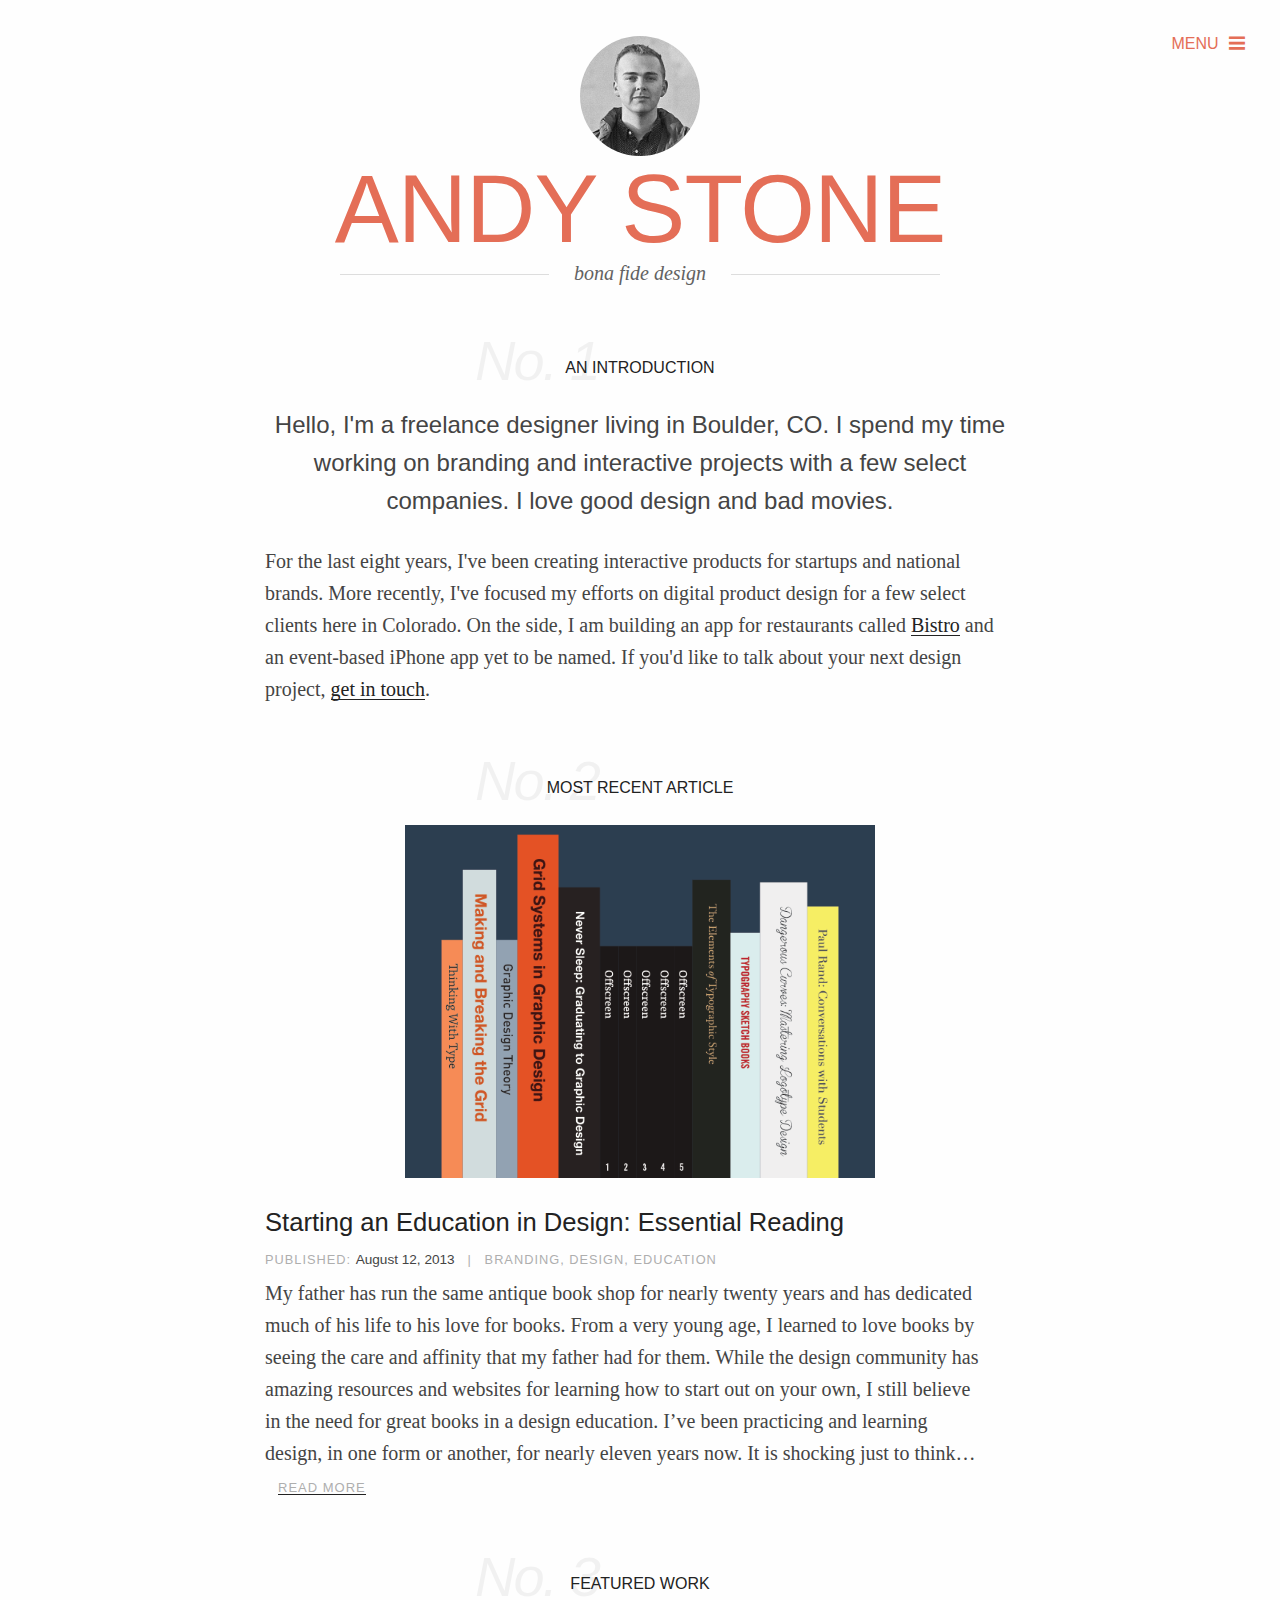
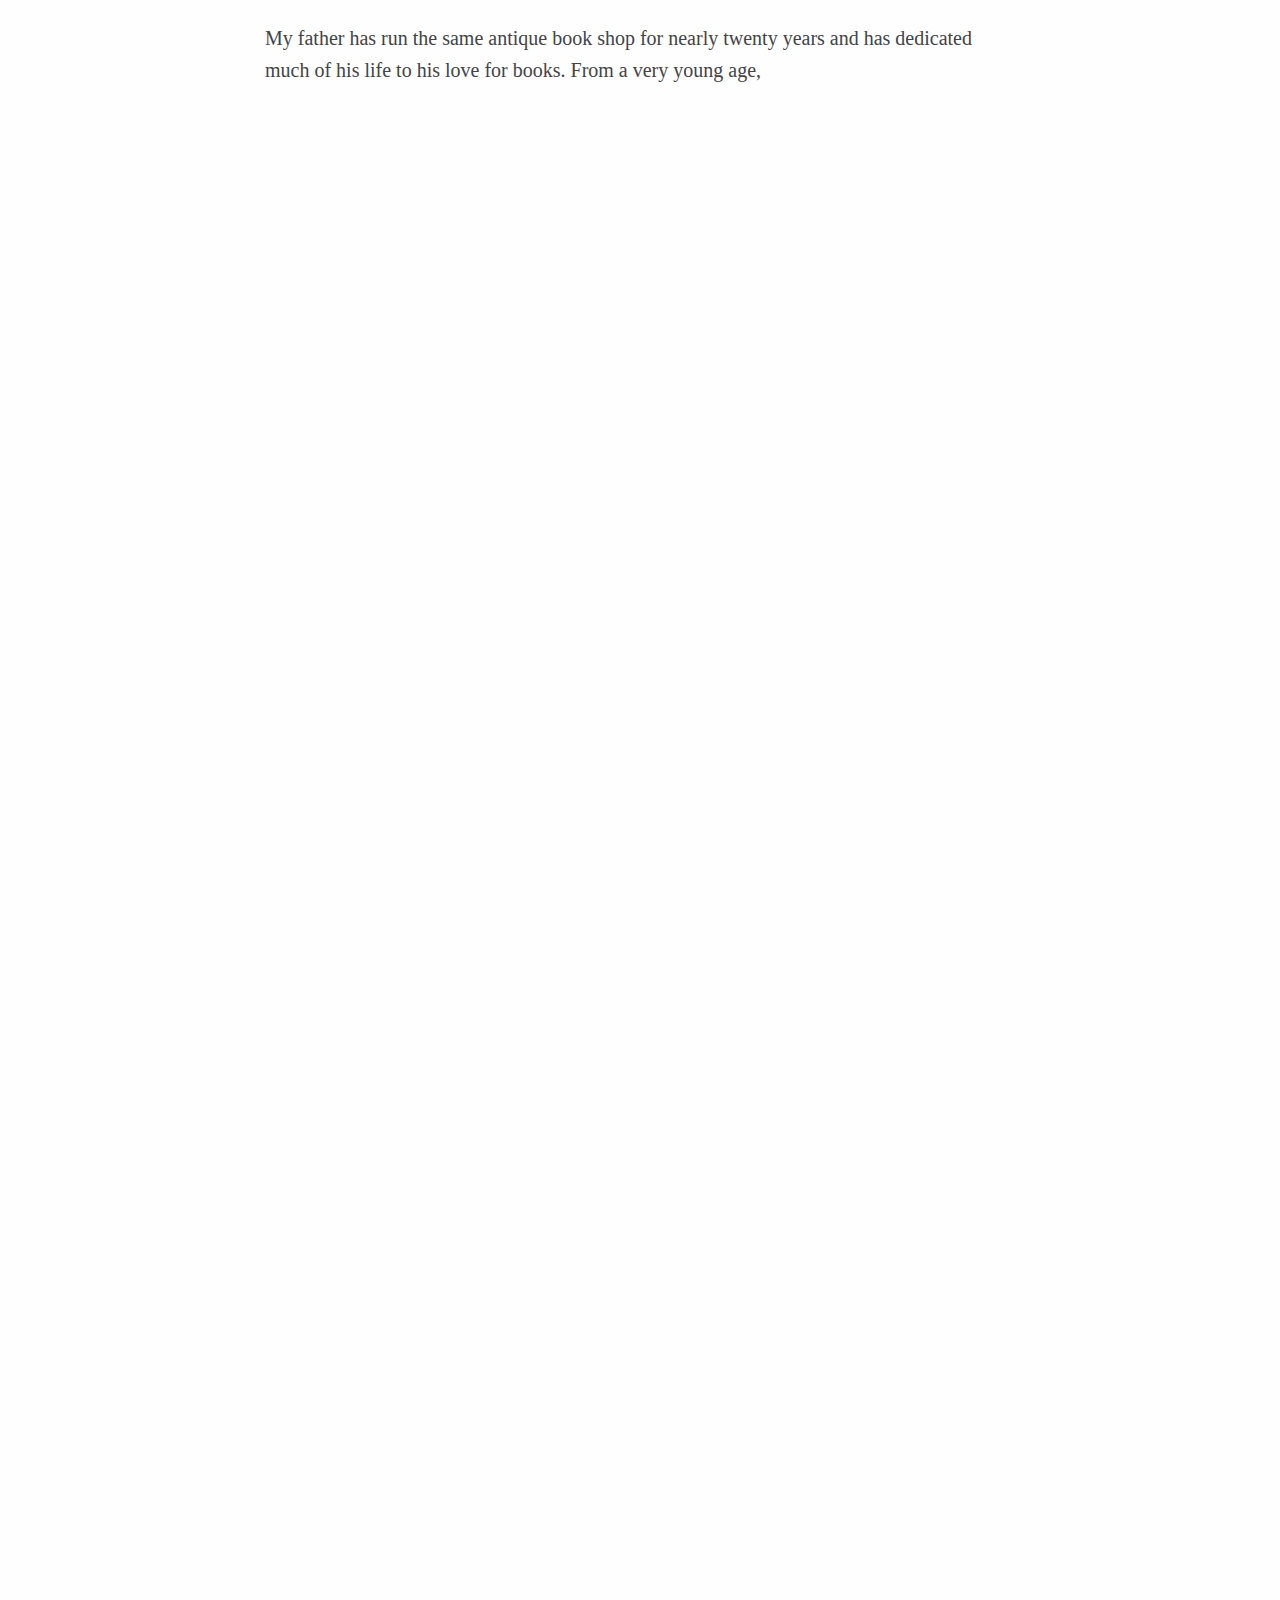
==== index.html @ a8bf3875 "Start of recent work change" ====
<!DOCTYPE html>
<html lang="en">
<head>
	<title>Andy Stone | Digital & User-Interface Designer in Boulder, CO</title>
	<meta charset="utf-8">
	<meta name="viewport" content="width=device-width, initial-scale=1.0 user-scalable=no">
	<meta name="description" content="My name is Andy Stone, and I am a freelance digital designer living and designing in Boulder, CO. I work on websites, branding projects, and iPhone apps. I have experience in UI, UX, IA and every other acronym that you can think of.">
	<meta name="keywords" content="design, freelance, contract, designer, boulder, colorado, denver, iphone, android, ios, app, responsive web design, branding, logo, logo designer, branding, user interface, user experience">
	<meta name="author" content="Andy Stone">
	<link rel="shortcut icon" href="ico/favicon.png">
	<link href="css/design.css" rel="stylesheet">
	<link rel="stylesheet" type="text/css" href="//cloud.typography.com/7014452/749142/css/fonts.css" />
</head>

<body>
	<div id="container">
	  <div class="content">
	    <div class="topbar">
		    <a href="javascript:;" id="menu-toggle">Menu <span class="mobile-nav">$</span></a>
		</div>
	    <!--Page Content-->

		<div class="container">
			<div class="hero">
				<img src="img/andy-stone.jpg" alt="Andy Stone Designer in Boulder, CO" class="avatar">
			    <h1 class="logo"><a href="#">Andy Stone</a></h1>
			    <h4 class="tagline">bona fide design</h4>
			    <hr class="strikethrough" />
			</div>
			<div class="introduction">
				<h3 class="subtitle" data-highlight="No. 1">An Introduction</h3>
				<p class="callout">Hello, I'm a freelance designer living in Boulder, CO. I spend my time working on branding and interactive projects with a few select companies. I love good design and bad movies.</p>

				<p>For the last eight years, I've been creating interactive products for startups and national brands. More recently, I've focused my efforts on digital product design for a few select clients here in Colorado. On the side, I am building an app for restaurants called <a href="#">Bistro</a> and an event-based iPhone app yet to be named. If you'd like to talk about your next design project, <a href="#">get in touch</a>.</p>
			</div>
			<div class="recentwriting">
				<h3 class="subtitle" data-highlight="No. 2">Most Recent Article</h3>
				<div class="articlesamplephoto">
					<img src="img/designreading.png" alt="Recommended reading for designers">
				</div>
				<div class="articlesampletitle">
					<h2><a href="#">Starting an Education in Design: Essential Reading</a></h2>
					<span class="articlemetadata">Published: <span class="date">August 12, 2013</span><span class="divider">|</span>Branding, Design, Education</span>
					<p>My father has run the same antique book shop for nearly twenty years and has dedicated much of his life to his love for books. From a very young age, I learned to love books by seeing the care and affinity that my father had for them. While the design community has amazing resources and websites for learning how to start out on your own, I still believe in the need for great books in a design education. I’ve been practicing and learning design, in one form or another, for nearly eleven years now. It is shocking just to think…<span class="readmore"><a href="#">Read More</a></span></p>
				</div>
			</div>
			<div class="recentwork">
				<h3 class="subtitle" data-highlight="No. 3">Featured Work</h3>
				<p>My father has run the same antique book shop for nearly twenty years and has dedicated much of his life to his love for books. From a very young age,</p>
			</div>
		</div>

	    <!--End Page Content-->
	  </div>
	  <nav>
	    <a href="javascript:;" id="nav-close">#</a>
		<h3>Navigation</h3>
		<ul>
		    <li><a href="#" class="selected">Introduction</a></li>
		    <li><a href="#">Work</a></li>
		    <li><a href="#">Journal</a></li>
		    <li><a href="#">Contact</a></li>
		</ul>
		<h3>Social</h3>
		<ul>
		    <li><a href="http://twitter.com/andystone" target="_blank">Twitter</a></li>
		    <li><a href="http://dribbble.com/andystone" target="_blank">Dribbble</a></li>
		    <li><a href="http://rdio.com/people/andystone" target="_blank">Rdio</a></li>
		    <li><a href="http://medium.com/@andystone" target="_blank">Medium</a></li>
		</ul>
		<span class="rabbit">"</span>
	  </nav>
	</div>


	<!-- Javascript -->
	<script src="https://code.jquery.com/jquery-1.10.2.min.js"></script>
	<script src="js/bootstrap.min.js"></script>
	<script src="js/custom.js"></script>
</body>
</html>
---- css/design.css ----
@font-face {
  font-family: 'andy';
  src: url('fonts/andy.eot');
  src: url('fonts/andy.eot?#iefix') format('embedded-opentype'), url('fonts/andy.ttf') format('truetype'), url('fonts/andy.woff') format('woff'), url('fonts/andy.svg#andy') format('svg');
  font-weight: normal;
  font-style: normal;
}
[class^="icon-"],
[class*=" icon-"] {
  font-family: 'andy';
  speak: none;
  font-style: normal;
  font-weight: normal;
  font-variant: normal;
  text-transform: none;
  line-height: 1;
  /* Better Font Rendering =========== */

  -webkit-font-smoothing: antialiased;
  -moz-osx-font-smoothing: grayscale;
}
.icon-jack:before {
  content: "\21";
}
.icon-rabbit:before {
  content: "\22";
}
.icon-close:before {
  content: "\23";
}
.icon-menu:before {
  content: "\24";
}
.text-left {
  text-align: left;
}
.text-right {
  text-align: right;
}
.text-center {
  text-align: center;
}
.img-responsive {
  display: block;
  max-width: 100%;
  height: auto;
}
.img-circle {
  border-radius: 50%;
}
/*! normalize.css v3.0.0 | MIT License | git.io/normalize */
html {
  -ms-text-size-adjust: 100%;
  -webkit-text-size-adjust: 100%;
}
body {
  margin: 0;
}
article,
aside,
details,
figcaption,
figure,
footer,
header,
hgroup,
main,
nav,
section,
summary {
  display: block;
}
audio,
canvas,
progress,
video {
  display: inline-block;
  vertical-align: baseline;
}
audio:not([controls]) {
  display: none;
  height: 0;
}
[hidden],
template {
  display: none;
}
a {
  background: transparent;
}
a:active,
a:hover {
  outline: 0;
}
abbr[title] {
  border-bottom: 1px dotted;
}
b,
strong {
  font-weight: bold;
}
dfn {
  font-style: italic;
}
h1 {
  font-size: 2em;
  margin: 0.67em 0;
}
mark {
  background: #ff0;
  color: #000;
}
small {
  font-size: 80%;
}
sub,
sup {
  font-size: 75%;
  line-height: 0;
  position: relative;
  vertical-align: baseline;
}
sup {
  top: -0.5em;
}
sub {
  bottom: -0.25em;
}
img {
  border: 0;
}
svg:not(:root) {
  overflow: hidden;
}
figure {
  margin: 1em 40px;
}
hr {
  -moz-box-sizing: content-box;
  box-sizing: content-box;
  height: 0;
}
pre {
  overflow: auto;
}
code,
kbd,
pre,
samp {
  font-family: monospace, monospace;
  font-size: 1em;
}
button,
input,
optgroup,
select,
textarea {
  color: inherit;
  font: inherit;
  margin: 0;
}
button {
  overflow: visible;
}
button,
select {
  text-transform: none;
}
button,
html input[type="button"],
input[type="reset"],
input[type="submit"] {
  -webkit-appearance: button;
  cursor: pointer;
}
button[disabled],
html input[disabled] {
  cursor: default;
}
button::-moz-focus-inner,
input::-moz-focus-inner {
  border: 0;
  padding: 0;
}
input {
  line-height: normal;
}
input[type="checkbox"],
input[type="radio"] {
  box-sizing: border-box;
  padding: 0;
}
input[type="number"]::-webkit-inner-spin-button,
input[type="number"]::-webkit-outer-spin-button {
  height: auto;
}
input[type="search"] {
  -webkit-appearance: textfield;
  -moz-box-sizing: content-box;
  -webkit-box-sizing: content-box;
  box-sizing: content-box;
}
input[type="search"]::-webkit-search-cancel-button,
input[type="search"]::-webkit-search-decoration {
  -webkit-appearance: none;
}
fieldset {
  border: 1px solid #c0c0c0;
  margin: 0 2px;
  padding: 0.35em 0.625em 0.75em;
}
legend {
  border: 0;
  padding: 0;
}
textarea {
  overflow: auto;
}
optgroup {
  font-weight: bold;
}
table {
  border-collapse: collapse;
  border-spacing: 0;
}
td,
th {
  padding: 0;
}
.container {
  margin-right: auto;
  margin-left: auto;
  padding-left: 15px;
  padding-right: 15px;
}
@media (min-width: 768px) {
  .container {
    width: 750px;
  }
}
@media (min-width: 992px) {
  .container {
    width: 970px;
  }
}
@media (min-width: 1200px) {
  .container {
    width: 1170px;
  }
}
.container-fluid {
  margin-right: auto;
  margin-left: auto;
  padding-left: 15px;
  padding-right: 15px;
}
.row {
  margin-left: -15px;
  margin-right: -15px;
}
.col-xs-1, .col-sm-1, .col-md-1, .col-lg-1, .col-xs-2, .col-sm-2, .col-md-2, .col-lg-2, .col-xs-3, .col-sm-3, .col-md-3, .col-lg-3, .col-xs-4, .col-sm-4, .col-md-4, .col-lg-4, .col-xs-5, .col-sm-5, .col-md-5, .col-lg-5, .col-xs-6, .col-sm-6, .col-md-6, .col-lg-6, .col-xs-7, .col-sm-7, .col-md-7, .col-lg-7, .col-xs-8, .col-sm-8, .col-md-8, .col-lg-8, .col-xs-9, .col-sm-9, .col-md-9, .col-lg-9, .col-xs-10, .col-sm-10, .col-md-10, .col-lg-10, .col-xs-11, .col-sm-11, .col-md-11, .col-lg-11, .col-xs-12, .col-sm-12, .col-md-12, .col-lg-12 {
  position: relative;
  min-height: 1px;
  -webkit-box-sizing: border-box;
  -moz-box-sizing: border-box;
  box-sizing: border-box;
  padding-left: 15px;
  padding-right: 15px;
}
.col-xs-1, .col-xs-2, .col-xs-3, .col-xs-4, .col-xs-5, .col-xs-6, .col-xs-7, .col-xs-8, .col-xs-9, .col-xs-10, .col-xs-11, .col-xs-12 {
  float: left;
}
.col-xs-12 {
  width: 100%;
}
.col-xs-11 {
  width: 91.66666666666666%;
}
.col-xs-10 {
  width: 83.33333333333334%;
}
.col-xs-9 {
  width: 75%;
}
.col-xs-8 {
  width: 66.66666666666666%;
}
.col-xs-7 {
  width: 58.333333333333336%;
}
.col-xs-6 {
  width: 50%;
}
.col-xs-5 {
  width: 41.66666666666667%;
}
.col-xs-4 {
  width: 33.33333333333333%;
}
.col-xs-3 {
  width: 25%;
}
.col-xs-2 {
  width: 16.666666666666664%;
}
.col-xs-1 {
  width: 8.333333333333332%;
}
.col-xs-pull-12 {
  right: 100%;
}
.col-xs-pull-11 {
  right: 91.66666666666666%;
}
.col-xs-pull-10 {
  right: 83.33333333333334%;
}
.col-xs-pull-9 {
  right: 75%;
}
.col-xs-pull-8 {
  right: 66.66666666666666%;
}
.col-xs-pull-7 {
  right: 58.333333333333336%;
}
.col-xs-pull-6 {
  right: 50%;
}
.col-xs-pull-5 {
  right: 41.66666666666667%;
}
.col-xs-pull-4 {
  right: 33.33333333333333%;
}
.col-xs-pull-3 {
  right: 25%;
}
.col-xs-pull-2 {
  right: 16.666666666666664%;
}
.col-xs-pull-1 {
  right: 8.333333333333332%;
}
.col-xs-pull-0 {
  right: auto;
}
.col-xs-push-12 {
  left: 100%;
}
.col-xs-push-11 {
  left: 91.66666666666666%;
}
.col-xs-push-10 {
  left: 83.33333333333334%;
}
.col-xs-push-9 {
  left: 75%;
}
.col-xs-push-8 {
  left: 66.66666666666666%;
}
.col-xs-push-7 {
  left: 58.333333333333336%;
}
.col-xs-push-6 {
  left: 50%;
}
.col-xs-push-5 {
  left: 41.66666666666667%;
}
.col-xs-push-4 {
  left: 33.33333333333333%;
}
.col-xs-push-3 {
  left: 25%;
}
.col-xs-push-2 {
  left: 16.666666666666664%;
}
.col-xs-push-1 {
  left: 8.333333333333332%;
}
.col-xs-push-0 {
  left: auto;
}
.col-xs-offset-12 {
  margin-left: 100%;
}
.col-xs-offset-11 {
  margin-left: 91.66666666666666%;
}
.col-xs-offset-10 {
  margin-left: 83.33333333333334%;
}
.col-xs-offset-9 {
  margin-left: 75%;
}
.col-xs-offset-8 {
  margin-left: 66.66666666666666%;
}
.col-xs-offset-7 {
  margin-left: 58.333333333333336%;
}
.col-xs-offset-6 {
  margin-left: 50%;
}
.col-xs-offset-5 {
  margin-left: 41.66666666666667%;
}
.col-xs-offset-4 {
  margin-left: 33.33333333333333%;
}
.col-xs-offset-3 {
  margin-left: 25%;
}
.col-xs-offset-2 {
  margin-left: 16.666666666666664%;
}
.col-xs-offset-1 {
  margin-left: 8.333333333333332%;
}
.col-xs-offset-0 {
  margin-left: 0%;
}
@media (min-width: 768px) {
  .col-sm-1, .col-sm-2, .col-sm-3, .col-sm-4, .col-sm-5, .col-sm-6, .col-sm-7, .col-sm-8, .col-sm-9, .col-sm-10, .col-sm-11, .col-sm-12 {
    float: left;
  }
  .col-sm-12 {
    width: 100%;
  }
  .col-sm-11 {
    width: 91.66666666666666%;
  }
  .col-sm-10 {
    width: 83.33333333333334%;
  }
  .col-sm-9 {
    width: 75%;
  }
  .col-sm-8 {
    width: 66.66666666666666%;
  }
  .col-sm-7 {
    width: 58.333333333333336%;
  }
  .col-sm-6 {
    width: 50%;
  }
  .col-sm-5 {
    width: 41.66666666666667%;
  }
  .col-sm-4 {
    width: 33.33333333333333%;
  }
  .col-sm-3 {
    width: 25%;
  }
  .col-sm-2 {
    width: 16.666666666666664%;
  }
  .col-sm-1 {
    width: 8.333333333333332%;
  }
  .col-sm-pull-12 {
    right: 100%;
  }
  .col-sm-pull-11 {
    right: 91.66666666666666%;
  }
  .col-sm-pull-10 {
    right: 83.33333333333334%;
  }
  .col-sm-pull-9 {
    right: 75%;
  }
  .col-sm-pull-8 {
    right: 66.66666666666666%;
  }
  .col-sm-pull-7 {
    right: 58.333333333333336%;
  }
  .col-sm-pull-6 {
    right: 50%;
  }
  .col-sm-pull-5 {
    right: 41.66666666666667%;
  }
  .col-sm-pull-4 {
    right: 33.33333333333333%;
  }
  .col-sm-pull-3 {
    right: 25%;
  }
  .col-sm-pull-2 {
    right: 16.666666666666664%;
  }
  .col-sm-pull-1 {
    right: 8.333333333333332%;
  }
  .col-sm-pull-0 {
    right: auto;
  }
  .col-sm-push-12 {
    left: 100%;
  }
  .col-sm-push-11 {
    left: 91.66666666666666%;
  }
  .col-sm-push-10 {
    left: 83.33333333333334%;
  }
  .col-sm-push-9 {
    left: 75%;
  }
  .col-sm-push-8 {
    left: 66.66666666666666%;
  }
  .col-sm-push-7 {
    left: 58.333333333333336%;
  }
  .col-sm-push-6 {
    left: 50%;
  }
  .col-sm-push-5 {
    left: 41.66666666666667%;
  }
  .col-sm-push-4 {
    left: 33.33333333333333%;
  }
  .col-sm-push-3 {
    left: 25%;
  }
  .col-sm-push-2 {
    left: 16.666666666666664%;
  }
  .col-sm-push-1 {
    left: 8.333333333333332%;
  }
  .col-sm-push-0 {
    left: auto;
  }
  .col-sm-offset-12 {
    margin-left: 100%;
  }
  .col-sm-offset-11 {
    margin-left: 91.66666666666666%;
  }
  .col-sm-offset-10 {
    margin-left: 83.33333333333334%;
  }
  .col-sm-offset-9 {
    margin-left: 75%;
  }
  .col-sm-offset-8 {
    margin-left: 66.66666666666666%;
  }
  .col-sm-offset-7 {
    margin-left: 58.333333333333336%;
  }
  .col-sm-offset-6 {
    margin-left: 50%;
  }
  .col-sm-offset-5 {
    margin-left: 41.66666666666667%;
  }
  .col-sm-offset-4 {
    margin-left: 33.33333333333333%;
  }
  .col-sm-offset-3 {
    margin-left: 25%;
  }
  .col-sm-offset-2 {
    margin-left: 16.666666666666664%;
  }
  .col-sm-offset-1 {
    margin-left: 8.333333333333332%;
  }
  .col-sm-offset-0 {
    margin-left: 0%;
  }
}
@media (min-width: 992px) {
  .col-md-1, .col-md-2, .col-md-3, .col-md-4, .col-md-5, .col-md-6, .col-md-7, .col-md-8, .col-md-9, .col-md-10, .col-md-11, .col-md-12 {
    float: left;
  }
  .col-md-12 {
    width: 100%;
  }
  .col-md-11 {
    width: 91.66666666666666%;
  }
  .col-md-10 {
    width: 83.33333333333334%;
  }
  .col-md-9 {
    width: 75%;
  }
  .col-md-8 {
    width: 66.66666666666666%;
  }
  .col-md-7 {
    width: 58.333333333333336%;
  }
  .col-md-6 {
    width: 50%;
  }
  .col-md-5 {
    width: 41.66666666666667%;
  }
  .col-md-4 {
    width: 33.33333333333333%;
  }
  .col-md-3 {
    width: 25%;
  }
  .col-md-2 {
    width: 16.666666666666664%;
  }
  .col-md-1 {
    width: 8.333333333333332%;
  }
  .col-md-pull-12 {
    right: 100%;
  }
  .col-md-pull-11 {
    right: 91.66666666666666%;
  }
  .col-md-pull-10 {
    right: 83.33333333333334%;
  }
  .col-md-pull-9 {
    right: 75%;
  }
  .col-md-pull-8 {
    right: 66.66666666666666%;
  }
  .col-md-pull-7 {
    right: 58.333333333333336%;
  }
  .col-md-pull-6 {
    right: 50%;
  }
  .col-md-pull-5 {
    right: 41.66666666666667%;
  }
  .col-md-pull-4 {
    right: 33.33333333333333%;
  }
  .col-md-pull-3 {
    right: 25%;
  }
  .col-md-pull-2 {
    right: 16.666666666666664%;
  }
  .col-md-pull-1 {
    right: 8.333333333333332%;
  }
  .col-md-pull-0 {
    right: auto;
  }
  .col-md-push-12 {
    left: 100%;
  }
  .col-md-push-11 {
    left: 91.66666666666666%;
  }
  .col-md-push-10 {
    left: 83.33333333333334%;
  }
  .col-md-push-9 {
    left: 75%;
  }
  .col-md-push-8 {
    left: 66.66666666666666%;
  }
  .col-md-push-7 {
    left: 58.333333333333336%;
  }
  .col-md-push-6 {
    left: 50%;
  }
  .col-md-push-5 {
    left: 41.66666666666667%;
  }
  .col-md-push-4 {
    left: 33.33333333333333%;
  }
  .col-md-push-3 {
    left: 25%;
  }
  .col-md-push-2 {
    left: 16.666666666666664%;
  }
  .col-md-push-1 {
    left: 8.333333333333332%;
  }
  .col-md-push-0 {
    left: auto;
  }
  .col-md-offset-12 {
    margin-left: 100%;
  }
  .col-md-offset-11 {
    margin-left: 91.66666666666666%;
  }
  .col-md-offset-10 {
    margin-left: 83.33333333333334%;
  }
  .col-md-offset-9 {
    margin-left: 75%;
  }
  .col-md-offset-8 {
    margin-left: 66.66666666666666%;
  }
  .col-md-offset-7 {
    margin-left: 58.333333333333336%;
  }
  .col-md-offset-6 {
    margin-left: 50%;
  }
  .col-md-offset-5 {
    margin-left: 41.66666666666667%;
  }
  .col-md-offset-4 {
    margin-left: 33.33333333333333%;
  }
  .col-md-offset-3 {
    margin-left: 25%;
  }
  .col-md-offset-2 {
    margin-left: 16.666666666666664%;
  }
  .col-md-offset-1 {
    margin-left: 8.333333333333332%;
  }
  .col-md-offset-0 {
    margin-left: 0%;
  }
}
@media (min-width: 1200px) {
  .col-lg-1, .col-lg-2, .col-lg-3, .col-lg-4, .col-lg-5, .col-lg-6, .col-lg-7, .col-lg-8, .col-lg-9, .col-lg-10, .col-lg-11, .col-lg-12 {
    float: left;
  }
  .col-lg-12 {
    width: 100%;
  }
  .col-lg-11 {
    width: 91.66666666666666%;
  }
  .col-lg-10 {
    width: 83.33333333333334%;
  }
  .col-lg-9 {
    width: 75%;
  }
  .col-lg-8 {
    width: 66.66666666666666%;
  }
  .col-lg-7 {
    width: 58.333333333333336%;
  }
  .col-lg-6 {
    width: 50%;
  }
  .col-lg-5 {
    width: 41.66666666666667%;
  }
  .col-lg-4 {
    width: 33.33333333333333%;
  }
  .col-lg-3 {
    width: 25%;
  }
  .col-lg-2 {
    width: 16.666666666666664%;
  }
  .col-lg-1 {
    width: 8.333333333333332%;
  }
  .col-lg-pull-12 {
    right: 100%;
  }
  .col-lg-pull-11 {
    right: 91.66666666666666%;
  }
  .col-lg-pull-10 {
    right: 83.33333333333334%;
  }
  .col-lg-pull-9 {
    right: 75%;
  }
  .col-lg-pull-8 {
    right: 66.66666666666666%;
  }
  .col-lg-pull-7 {
    right: 58.333333333333336%;
  }
  .col-lg-pull-6 {
    right: 50%;
  }
  .col-lg-pull-5 {
    right: 41.66666666666667%;
  }
  .col-lg-pull-4 {
    right: 33.33333333333333%;
  }
  .col-lg-pull-3 {
    right: 25%;
  }
  .col-lg-pull-2 {
    right: 16.666666666666664%;
  }
  .col-lg-pull-1 {
    right: 8.333333333333332%;
  }
  .col-lg-pull-0 {
    right: auto;
  }
  .col-lg-push-12 {
    left: 100%;
  }
  .col-lg-push-11 {
    left: 91.66666666666666%;
  }
  .col-lg-push-10 {
    left: 83.33333333333334%;
  }
  .col-lg-push-9 {
    left: 75%;
  }
  .col-lg-push-8 {
    left: 66.66666666666666%;
  }
  .col-lg-push-7 {
    left: 58.333333333333336%;
  }
  .col-lg-push-6 {
    left: 50%;
  }
  .col-lg-push-5 {
    left: 41.66666666666667%;
  }
  .col-lg-push-4 {
    left: 33.33333333333333%;
  }
  .col-lg-push-3 {
    left: 25%;
  }
  .col-lg-push-2 {
    left: 16.666666666666664%;
  }
  .col-lg-push-1 {
    left: 8.333333333333332%;
  }
  .col-lg-push-0 {
    left: auto;
  }
  .col-lg-offset-12 {
    margin-left: 100%;
  }
  .col-lg-offset-11 {
    margin-left: 91.66666666666666%;
  }
  .col-lg-offset-10 {
    margin-left: 83.33333333333334%;
  }
  .col-lg-offset-9 {
    margin-left: 75%;
  }
  .col-lg-offset-8 {
    margin-left: 66.66666666666666%;
  }
  .col-lg-offset-7 {
    margin-left: 58.333333333333336%;
  }
  .col-lg-offset-6 {
    margin-left: 50%;
  }
  .col-lg-offset-5 {
    margin-left: 41.66666666666667%;
  }
  .col-lg-offset-4 {
    margin-left: 33.33333333333333%;
  }
  .col-lg-offset-3 {
    margin-left: 25%;
  }
  .col-lg-offset-2 {
    margin-left: 16.666666666666664%;
  }
  .col-lg-offset-1 {
    margin-left: 8.333333333333332%;
  }
  .col-lg-offset-0 {
    margin-left: 0%;
  }
}
.embed-responsive {
  position: relative;
  display: block;
  height: 0;
  padding: 0;
  overflow: hidden;
}
.embed-responsive .embed-responsive-item,
.embed-responsive iframe,
.embed-responsive embed,
.embed-responsive object {
  position: absolute;
  top: 0;
  left: 0;
  bottom: 0;
  height: 100%;
  width: 100%;
  border: 0;
}
.embed-responsive.embed-responsive-16by9 {
  padding-bottom: 56.25%;
}
.embed-responsive.embed-responsive-4by3 {
  padding-bottom: 75%;
}
.clearfix:before,
.clearfix:after,
.container:before,
.container:after,
.container-fluid:before,
.container-fluid:after,
.row:before,
.row:after,
.hero:before,
.hero:after,
.introduction:before,
.introduction:after,
.recentwriting:before,
.recentwriting:after,
.articlesamplephoto:before,
.articlesamplephoto:after,
.articlesampletitle:before,
.articlesampletitle:after,
.recentwork:before,
.recentwork:after {
  content: " ";
  display: table;
}
.clearfix:after,
.container:after,
.container-fluid:after,
.row:after,
.hero:after,
.introduction:after,
.recentwriting:after,
.articlesamplephoto:after,
.articlesampletitle:after,
.recentwork:after {
  clear: both;
}
.center-block {
  display: block;
  margin-left: auto;
  margin-right: auto;
}
.pull-right {
  float: right !important;
}
.pull-left {
  float: left !important;
}
.hide {
  display: none !important;
}
.show {
  display: block !important;
}
.invisible {
  visibility: hidden;
}
.hidden {
  display: none !important;
  visibility: hidden !important;
}
.affix {
  position: fixed;
}
@-ms-viewport {
  width: device-width;
}
.visible-xs,
.visible-sm,
.visible-md,
.visible-lg {
  display: none !important;
}
.visible-xs-block,
.visible-xs-inline,
.visible-xs-inline-block,
.visible-sm-block,
.visible-sm-inline,
.visible-sm-inline-block,
.visible-md-block,
.visible-md-inline,
.visible-md-inline-block,
.visible-lg-block,
.visible-lg-inline,
.visible-lg-inline-block {
  display: none !important;
}
@media (max-width: 767px) {
  .visible-xs {
    display: block !important;
  }
  table.visible-xs {
    display: table;
  }
  tr.visible-xs {
    display: table-row !important;
  }
  th.visible-xs,
  td.visible-xs {
    display: table-cell !important;
  }
}
@media (max-width: 767px) {
  .visible-xs-block {
    display: block !important;
  }
}
@media (max-width: 767px) {
  .visible-xs-inline {
    display: inline !important;
  }
}
@media (max-width: 767px) {
  .visible-xs-inline-block {
    display: inline-block !important;
  }
}
@media (min-width: 768px) and (max-width: 991px) {
  .visible-sm {
    display: block !important;
  }
  table.visible-sm {
    display: table;
  }
  tr.visible-sm {
    display: table-row !important;
  }
  th.visible-sm,
  td.visible-sm {
    display: table-cell !important;
  }
}
@media (min-width: 768px) and (max-width: 991px) {
  .visible-sm-block {
    display: block !important;
  }
}
@media (min-width: 768px) and (max-width: 991px) {
  .visible-sm-inline {
    display: inline !important;
  }
}
@media (min-width: 768px) and (max-width: 991px) {
  .visible-sm-inline-block {
    display: inline-block !important;
  }
}
@media (min-width: 992px) and (max-width: 1199px) {
  .visible-md {
    display: block !important;
  }
  table.visible-md {
    display: table;
  }
  tr.visible-md {
    display: table-row !important;
  }
  th.visible-md,
  td.visible-md {
    display: table-cell !important;
  }
}
@media (min-width: 992px) and (max-width: 1199px) {
  .visible-md-block {
    display: block !important;
  }
}
@media (min-width: 992px) and (max-width: 1199px) {
  .visible-md-inline {
    display: inline !important;
  }
}
@media (min-width: 992px) and (max-width: 1199px) {
  .visible-md-inline-block {
    display: inline-block !important;
  }
}
@media (min-width: 1200px) {
  .visible-lg {
    display: block !important;
  }
  table.visible-lg {
    display: table;
  }
  tr.visible-lg {
    display: table-row !important;
  }
  th.visible-lg,
  td.visible-lg {
    display: table-cell !important;
  }
}
@media (min-width: 1200px) {
  .visible-lg-block {
    display: block !important;
  }
}
@media (min-width: 1200px) {
  .visible-lg-inline {
    display: inline !important;
  }
}
@media (min-width: 1200px) {
  .visible-lg-inline-block {
    display: inline-block !important;
  }
}
@media (max-width: 767px) {
  .hidden-xs {
    display: none !important;
  }
}
@media (min-width: 768px) and (max-width: 991px) {
  .hidden-sm {
    display: none !important;
  }
}
@media (min-width: 992px) and (max-width: 1199px) {
  .hidden-md {
    display: none !important;
  }
}
@media (min-width: 1200px) {
  .hidden-lg {
    display: none !important;
  }
}
.visible-print {
  display: none !important;
}
@media print {
  .visible-print {
    display: block !important;
  }
  table.visible-print {
    display: table;
  }
  tr.visible-print {
    display: table-row !important;
  }
  th.visible-print,
  td.visible-print {
    display: table-cell !important;
  }
}
.visible-print-block {
  display: none !important;
}
@media print {
  .visible-print-block {
    display: block !important;
  }
}
.visible-print-inline {
  display: none !important;
}
@media print {
  .visible-print-inline {
    display: inline !important;
  }
}
.visible-print-inline-block {
  display: none !important;
}
@media print {
  .visible-print-inline-block {
    display: inline-block !important;
  }
}
@media print {
  .hidden-print {
    display: none !important;
  }
}
html {
  color: #000;
  background: #ffffff;
}
body,
div,
dl,
dt,
dd,
ul,
ol,
li,
h1,
h2,
h3,
h4,
h5,
h6,
pre,
code,
form,
fieldset,
legend,
input,
textarea,
p,
blockquote,
th,
td {
  margin: 0;
  padding: 0;
}
table {
  border-collapse: collapse;
  border-spacing: 0;
}
fieldset,
img {
  border: 0;
}
address,
caption,
cite,
code,
dfn,
em,
strong,
th,
var {
  font-style: normal;
  font-weight: normal;
}
ol,
ul {
  list-style: none;
}
caption,
th {
  text-align: left;
}
h1,
h2,
h3,
h4,
h5,
h6 {
  font-size: 100%;
  font-weight: normal;
}
q:before,
q:after {
  content: '';
}
abbr,
acronym {
  border: 0;
  font-variant: normal;
}
sup {
  vertical-align: text-top;
}
sub {
  vertical-align: text-bottom;
}
input,
textarea,
select {
  font-family: inherit;
  font-size: inherit;
  font-weight: inherit;
  *font-size: 100%;
}
legend {
  color: #000000;
}
#yui3-css-stamp.cssreset {
  display: none;
}
.border-top {
  border-top: 1px solid #cbd7d3;
}
.border-bottom {
  border-bottom: 1px solid #cbd7d3;
}
html,
body {
  height: 100%;
  font-family: 'Mercury Text G1 A', 'Mercury Text G1 B' georgia, serif;
  background-color: #fefefe;
}
body {
  font-family: 'Mercury Text G1 A', 'Mercury Text G1 B' georgia, serif;
  font-size: 16px;
  color: #222222;
  line-height: 1.6;
}
a {
  text-decoration: none;
  outline: none;
  color: #e46e57;
}
a:hover,
a:focus {
  color: #b8371d;
  cursor: pointer;
  outline: none;
  text-decoration: none;
}
h1,
h2,
h3,
h4,
h5,
h6,
p {
  -webkit-margin-before: 0px;
  -webkit-margin-after: 0px;
  -webkit-margin-start: 0px;
  -webkit-margin-end: 0px;
}
h1 {
  font-family: "Knockout 27 A", "Knockout 27 B", impact, helvetica, sans-serif;
  font-size: 6em;
  text-transform: uppercase;
  letter-spacing: -1px;
  font-weight: 100;
}
h2 {
  font-family: "Ideal Sans SSm A", "Ideal Sans SSm B", helvetica, sans-serif;
  font-size: 1.6em;
  line-height: 1.4;
  font-weight: 300;
  color: #222222;
  margin-bottom: .3em;
}
h3 {
  font-family: "Ideal Sans SSm A", "Ideal Sans SSm B", helvetica, sans-serif;
  font-size: 1em;
  text-transform: uppercase;
  font-weight: 500;
}
h4 {
  font-family: 'Mercury Text G1 A', 'Mercury Text G1 B' georgia, serif;
  font-style: italic;
  color: #626262;
  display: inline-block;
  font-size: 1.25em;
  font-weight: 100;
}
p {
  font-size: 1.25em;
  margin-bottom: 2em;
  color: #444444;
}
p a {
  color: #222222;
  background-position: 0 1.05em;
  background-size: 1px 1px;
  text-decoration: none;
  background-image: linear-gradient(#ffffff 50%, #222222 50%);
  background-repeat: repeat-x;
}
p a:hover {
  color: #444444;
  background-image: linear-gradient(#ffffff 50%, #444444 50%);
}
.subtitle {
  text-align: center;
  position: relative;
  margin-bottom: 25px;
}
.subtitle:before {
  content: attr(data-highlight);
  position: absolute;
  top: -0.7em;
  left: 2em;
  font-family: 'Mercury Text G1 A', 'Mercury Text G1 B' georgia, serif;
  font-style: italic;
  font-weight: 400;
  color: rgba(0, 0, 0, 0.05);
  font-size: 3.5em;
  text-transform: none;
  letter-spacing: -2px;
}
ul {
  list-style: none;
  font-family: "Ideal Sans SSm A", "Ideal Sans SSm B", helvetica, sans-serif;
  -webkit-padding-start: 0;
}
hr {
  border-style: none;
  border-width: 0;
  border-top: 1px solid #dddddd;
  margin-top: 0;
  margin-bottom: 0;
}
.rabbit {
  font-family: "andy";
  font-size: 5em;
  color: #cbd7d3;
  display: inline-block;
  margin: 0 95px;
  text-align: center;
}
.rabbit:hover,
.rabbit:focus {
  color: #cbd7d3;
  cursor: default;
  text-decoration: none;
}
.container {
  background: #fefefe;
}
.hero {
  margin-top: 36px;
  text-align: center;
  margin-left: -15px;
  margin-right: -15px;
}
.avatar {
  width: 120px;
  height: 120px;
  border-radius: 50%;
  display: block;
  margin-left: auto;
  margin-right: auto;
}
.logo {
  margin-top: 5px;
  line-height: 1;
}
.logo a {
  -webkit-transition: all 0.25s cubic-bezier(0.2, 0.3, 0.25, 0.9);
  -moz-transition: all 0.25s cubic-bezier(0.2, 0.3, 0.25, 0.9);
  -o-transition: all 0.25s cubic-bezier(0.2, 0.3, 0.25, 0.9);
  transition: all 0.25s cubic-bezier(0.2, 0.3, 0.25, 0.9);
}
.tagline {
  padding: 0 25px;
  background: #fefefe;
}
.strikethrough {
  margin-top: -15px;
  z-index: -1;
  width: 50%;
}
.introduction {
  margin-top: 80px;
  margin-left: -15px;
  margin-right: -15px;
  position: relative;
  min-height: 1px;
  -webkit-box-sizing: border-box;
  -moz-box-sizing: border-box;
  box-sizing: border-box;
  padding-left: 15px;
  padding-right: 15px;
}
@media (min-width: 992px) {
  .introduction {
    float: left;
    width: 83.33333333333334%;
  }
}
@media (min-width: 992px) {
  .introduction {
    margin-left: 8.333333333333332%;
  }
}
@media (min-width: 1200px) {
  .introduction {
    float: left;
    width: 66.66666666666666%;
  }
}
@media (min-width: 1200px) {
  .introduction {
    margin-left: 16.666666666666664%;
  }
}
.callout {
  margin-top: 0;
  margin-bottom: 1em;
  font-size: 1.5em;
  color: #444444;
  font-family: "Ideal Sans SSm A", "Ideal Sans SSm B", helvetica, sans-serif;
  font-weight: 200;
  text-align: center;
}
.recentwriting {
  margin-top: 30px;
  margin-left: -15px;
  margin-right: -15px;
  position: relative;
  min-height: 1px;
  -webkit-box-sizing: border-box;
  -moz-box-sizing: border-box;
  box-sizing: border-box;
  padding-left: 15px;
  padding-right: 15px;
}
@media (min-width: 992px) {
  .recentwriting {
    float: left;
    width: 83.33333333333334%;
  }
}
@media (min-width: 992px) {
  .recentwriting {
    margin-left: 8.333333333333332%;
  }
}
@media (min-width: 1200px) {
  .recentwriting {
    float: left;
    width: 66.66666666666666%;
  }
}
@media (min-width: 1200px) {
  .recentwriting {
    margin-left: 16.666666666666664%;
  }
}
.articlesamplephoto {
  margin-left: -15px;
  margin-right: -15px;
  position: relative;
  float: left;
  width: 83.33333333333334%;
  min-height: 1px;
  -webkit-box-sizing: border-box;
  -moz-box-sizing: border-box;
  box-sizing: border-box;
  padding-left: 15px;
  padding-right: 15px;
  margin-left: 8.333333333333332%;
  margin-bottom: 20px;
}
@media (min-width: 768px) {
  .articlesamplephoto {
    float: left;
    width: 66.66666666666666%;
  }
}
@media (min-width: 768px) {
  .articlesamplephoto {
    margin-left: 16.666666666666664%;
  }
}
.articlesamplephoto:before,
.articlesamplephoto:after {
  content: " ";
  display: table;
}
.articlesamplephoto:after {
  clear: both;
}
.articlesamplephoto:before,
.articlesamplephoto:after {
  content: " ";
  display: table;
}
.articlesamplephoto:after {
  clear: both;
}
.articlesamplephoto img {
  width: 100%;
}
.articlesampletitle {
  margin-left: -15px;
  margin-right: -15px;
  position: relative;
  float: left;
  width: 100%;
  min-height: 1px;
  -webkit-box-sizing: border-box;
  -moz-box-sizing: border-box;
  box-sizing: border-box;
  padding-left: 15px;
  padding-right: 15px;
  clear: both;
}
.articlesampletitle a {
  color: #222222;
  background-position: 0 1.1em;
  background-size: 1px 1px;
  text-decoration: none;
  background-image: linear-gradient(#ffffff 50%, #222222 50%);
  background-repeat: repeat-x;
}
.articlesampletitle a:hover {
  color: #444444;
  background-image: linear-gradient(#ffffff 50%, #444444 50%);
}
.articlemetadata {
  font-family: "Ideal Sans SSm A", "Ideal Sans SSm B", helvetica, sans-serif;
  text-transform: uppercase;
  letter-spacing: 1px;
  color: #aeaeae;
  font-size: .8em;
  margin-top: .6em;
  margin-bottom: .5em;
  display: block;
}
.date {
  text-transform: none;
  font-size: .85rem;
  color: #444444;
  letter-spacing: 0;
}
.divider {
  display: inline-block;
  margin: 0 1em;
}
.readmore {
  font-family: "Ideal Sans SSm A", "Ideal Sans SSm B", helvetica, sans-serif;
  text-transform: uppercase;
  font-size: .65em;
  display: inline-block;
  padding-left: 1em;
  letter-spacing: 1px;
}
.readmore a {
  color: #aeaeae;
}
.recentwork {
  margin-top: 30px;
  margin-left: -15px;
  margin-right: -15px;
  position: relative;
  min-height: 1px;
  -webkit-box-sizing: border-box;
  -moz-box-sizing: border-box;
  box-sizing: border-box;
  padding-left: 15px;
  padding-right: 15px;
}
@media (min-width: 992px) {
  .recentwork {
    float: left;
    width: 83.33333333333334%;
  }
}
@media (min-width: 992px) {
  .recentwork {
    margin-left: 8.333333333333332%;
  }
}
@media (min-width: 1200px) {
  .recentwork {
    float: left;
    width: 66.66666666666666%;
  }
}
@media (min-width: 1200px) {
  .recentwork {
    margin-left: 16.666666666666664%;
  }
}
#container {
  width: 100%;
  height: 100%;
  float: left;
  overflow-x: hidden;
}
.content {
  width: 100%;
  height: 100%;
  position: absolute;
  z-index: 10;
  min-height: 100%;
  height: 4000px;
  background: #fefefe;
  -webkit-transition: all 0.25s cubic-bezier(0.2, 0.3, 0.25, 0.9);
  -moz-transition: all 0.25s cubic-bezier(0.2, 0.3, 0.25, 0.9);
  -o-transition: all 0.25s cubic-bezier(0.2, 0.3, 0.25, 0.9);
  transition: all 0.25s cubic-bezier(0.2, 0.3, 0.25, 0.9);
}
#container.pushed .content {
  -webkit-transform: translate3d(-250px, 0, 0);
  -moz-transform: translate3d(-250px, 0, 0);
  -o-transform: translate3d(-250px, 0, 0);
  -ms-transform: translate3d(-250px, 0, 0);
  transform: translate3d(-250px, 0, 0);
}
#container.pushed nav {
  -webkit-transform: translate3d(0px, 0, 0);
  -moz-transform: translate3d(0px, 0, 0);
  -o-transform: translate3d(0px, 0, 0);
  -ms-transform: translate3d(0px, 0, 0);
  transform: translate3d(0px, 0, 0);
}
nav {
  -webkit-transform: translate3d(250px, 0, 0);
  -moz-transform: translate3d(250px, 0, 0);
  -o-transform: translate3d(250px, 0, 0);
  -ms-transform: translate3d(250px, 0, 0);
  transform: translate3d(250px, 0, 0);
  -webkit-transition: all 0.25s cubic-bezier(0.2, 0.3, 0.25, 0.9);
  -moz-transition: all 0.25s cubic-bezier(0.2, 0.3, 0.25, 0.9);
  -o-transition: all 0.25s cubic-bezier(0.2, 0.3, 0.25, 0.9);
  transition: all 0.25s cubic-bezier(0.2, 0.3, 0.25, 0.9);
  position: fixed;
  right: 0px;
  top: 0px;
  background: #222222;
  width: 250px;
  color: #fefefe;
  height: 100%;
  min-height: 100%;
  -ms-box-sizing: border-box;
  -moz-box-sizing: border-box;
  -webkit-box-sizing: border-box;
  box-sizing: border-box;
  padding: 0;
  font-size: 1em;
  background: url(../img/nav-bg.jpg) no-repeat top center;
}
nav h3 {
  margin-top: 31px;
  padding-bottom: 10px;
  padding-left: 30px;
  padding-right: 20px;
  color: #888888;
  border-bottom: 1px solid #aaaaaa;
  font-weight: 400;
}
nav ul {
  float: left;
  margin-top: 5px;
  margin-bottom: 35px;
  width: 100%;
  padding-left: 30px;
}
nav li {
  float: left;
  clear: both;
}
nav li a {
  display: inline-block;
  color: #fefefe;
  text-decoration: none;
  width: 100%;
  height: 30px;
  line-height: 45px;
  text-transform: uppercase;
  -webkit-transition: all 0.25s cubic-bezier(0.2, 0.3, 0.25, 0.9);
  -moz-transition: all 0.25s cubic-bezier(0.2, 0.3, 0.25, 0.9);
  -o-transition: all 0.25s cubic-bezier(0.2, 0.3, 0.25, 0.9);
  transition: all 0.25s cubic-bezier(0.2, 0.3, 0.25, 0.9);
}
nav li a:hover {
  color: #e46e57;
}
nav li a.selected {
  color: #e46e57;
  cursor: default;
}
nav ul:nth-of-type(2) {
  margin-bottom: 125px;
}
#menu-toggle {
  position: absolute;
  right: 25px;
  top: 10px;
  color: #e46e57;
  font-family: "Ideal Sans SSm A", "Ideal Sans SSm B", helvetica, sans-serif;
  text-transform: uppercase;
  font-size: 1em;
  font-weight: 500;
  display: inline-block;
  padding: 20px 10px 10px 20px;
  -webkit-transition: all 0.25s cubic-bezier(0.2, 0.3, 0.25, 0.9);
  -moz-transition: all 0.25s cubic-bezier(0.2, 0.3, 0.25, 0.9);
  -o-transition: all 0.25s cubic-bezier(0.2, 0.3, 0.25, 0.9);
  transition: all 0.25s cubic-bezier(0.2, 0.3, 0.25, 0.9);
}
#menu-toggle:hover,
#menu-toggle:focus {
  color: #b8371d;
}
.mobile-nav {
  font-family: "andy";
  margin-left: 6px;
  display: inline-block;
  position: relative;
  top: 1px;
}
#nav-close {
  position: absolute;
  right: 0;
  top: 10px;
  color: #fefefe;
  font-size: 1em;
  font-family: "andy";
  padding: 20px 20px 10px 60px;
}
#nav-close:hover,
#nav-close:focus {
  color: #e46e57;
}
@media screen and (max-width: 480px) {
  .callout {
    font-size: 1.35em;
    text-align: left;
  }
}
@media screen and (max-width: 768px) {
  .hero a {
    color: #222222;
  }
  .hero a:hover,
  .hero a:focus {
    color: #888888;
  }
  .strikethrough {
    width: 80%;
  }
  .topbar {
    display: block;
    background: #df715c;
    width: 100%;
    height: 52px;
    border-bottom: 1px solid #aaaaaa;
    -webkit-transition: all 0.25s cubic-bezier(0.2, 0.3, 0.25, 0.9);
    -moz-transition: all 0.25s cubic-bezier(0.2, 0.3, 0.25, 0.9);
    -o-transition: all 0.25s cubic-bezier(0.2, 0.3, 0.25, 0.9);
    transition: all 0.25s cubic-bezier(0.2, 0.3, 0.25, 0.9);
  }
  .topbar #menu-toggle {
    color: #fefefe;
    right: 10px;
    top: -5px;
  }
  nav #nav-close {
    top: -5px;
  }
  nav h3 {
    margin-top: 16px;
    padding-bottom: 11px;
  }
  .subtitle:before {
    position: absolute;
    left: 0;
    right: 0;
  }
}
@media screen and (min-width: 769px) {
  .subtitle:before {
    left: 4em;
  }
}
@media screen and (min-width: 992px) {
  
}
@media screen and (min-width: 1200px) {
  .subtitle:before {
    left: 3.75em;
  }
}
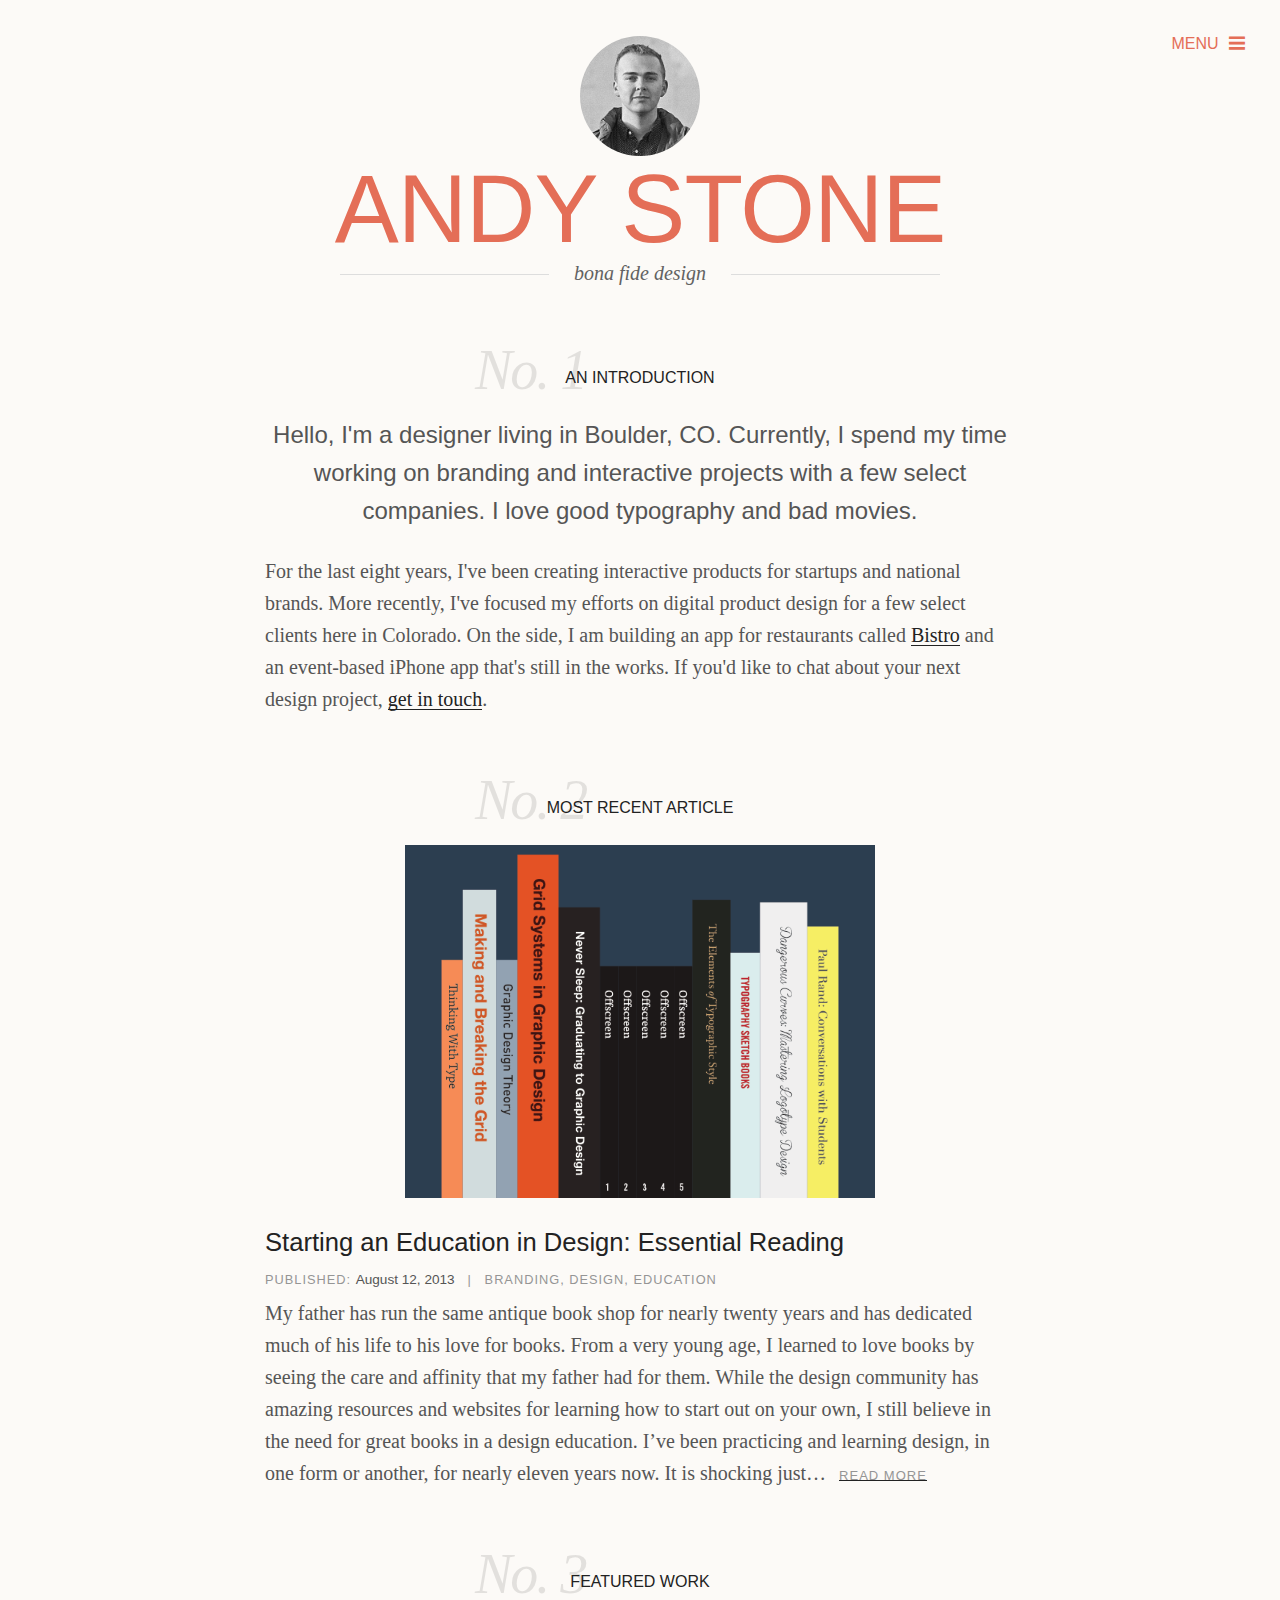
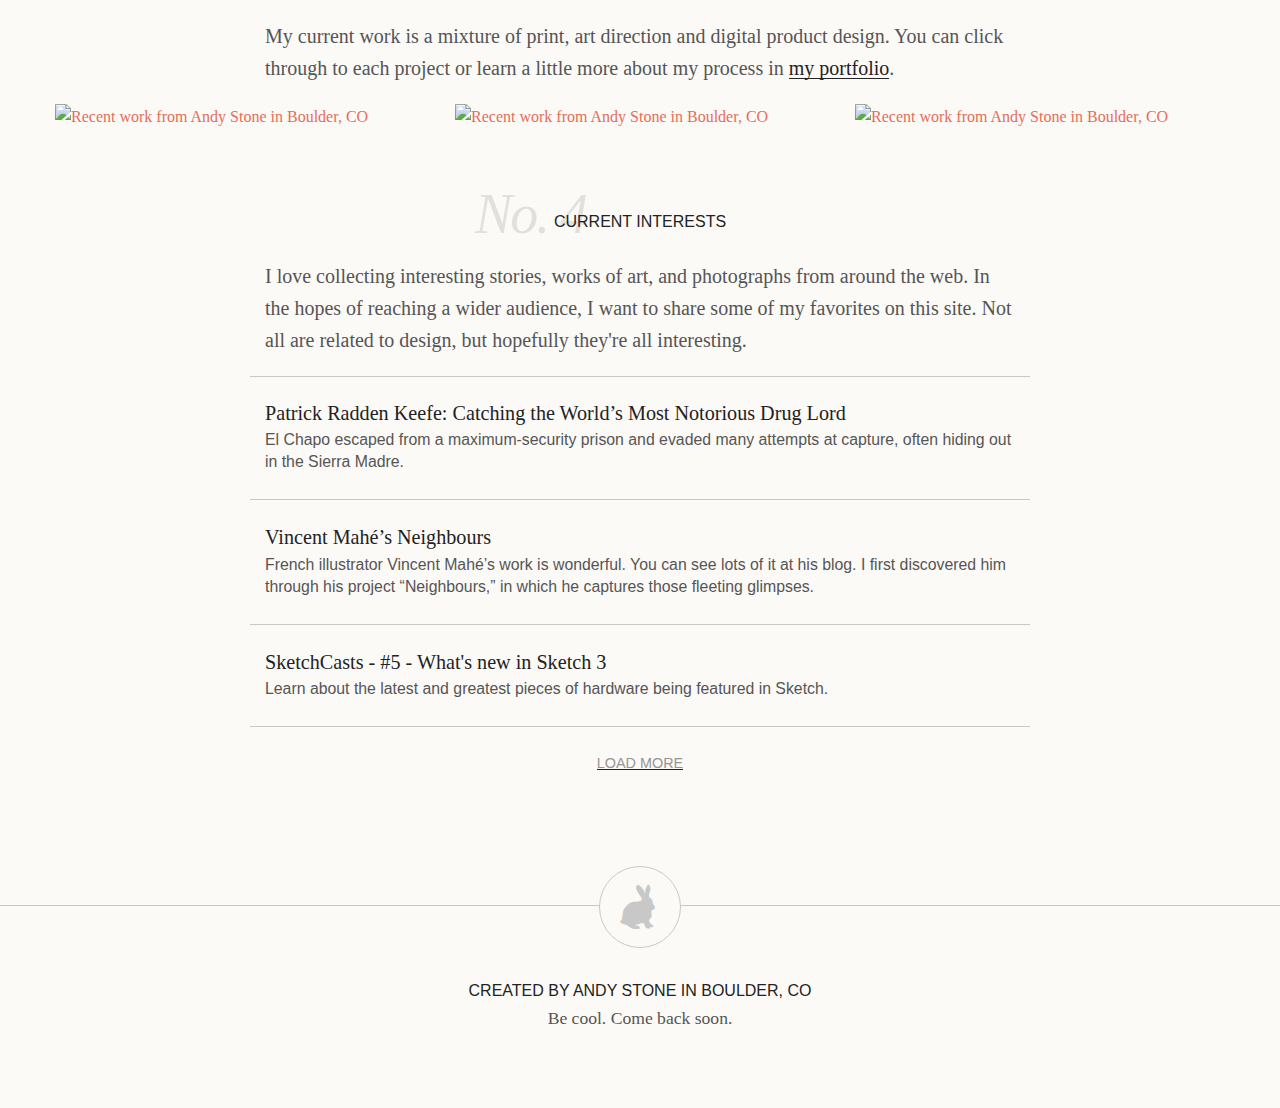
==== commit db3b1334: "Footer design and finished homepage" ====
--- a/index.html
+++ b/index.html
@@ -18,41 +18,114 @@
 	    <div class="topbar">
 		    <a href="javascript:;" id="menu-toggle">Menu <span class="mobile-nav">$</span></a>
 		</div>
+
+
 	    <!--Page Content-->
 
 		<div class="container">
+
+
 			<div class="hero">
 				<img src="img/andy-stone.jpg" alt="Andy Stone Designer in Boulder, CO" class="avatar">
 			    <h1 class="logo"><a href="#">Andy Stone</a></h1>
 			    <h4 class="tagline">bona fide design</h4>
 			    <hr class="strikethrough" />
 			</div>
+
+
 			<div class="introduction">
 				<h3 class="subtitle" data-highlight="No. 1">An Introduction</h3>
-				<p class="callout">Hello, I'm a freelance designer living in Boulder, CO. I spend my time working on branding and interactive projects with a few select companies. I love good design and bad movies.</p>
+				<p class="callout">Hello, I'm a designer living in Boulder, CO. Currently, I spend my time working on branding and interactive projects with a few select companies. I love good typography and bad movies.</p>
 
-				<p>For the last eight years, I've been creating interactive products for startups and national brands. More recently, I've focused my efforts on digital product design for a few select clients here in Colorado. On the side, I am building an app for restaurants called <a href="#">Bistro</a> and an event-based iPhone app yet to be named. If you'd like to talk about your next design project, <a href="#">get in touch</a>.</p>
+				<p>For the last eight years, I've been creating interactive products for startups and national brands. More recently, I've focused my efforts on digital product design for a few select clients here in Colorado. On the side, I am building an app for restaurants called <a href="#">Bistro</a> and an event-based iPhone app that's still in the works. If you'd like to chat about your next design project, <a href="#">get in touch</a>.</p>
 			</div>
+
+
 			<div class="recentwriting">
 				<h3 class="subtitle" data-highlight="No. 2">Most Recent Article</h3>
 				<div class="articlesamplephoto">
-					<img src="img/designreading.png" alt="Recommended reading for designers">
+					<a href="#"><img src="img/designreading.png" alt="Recommended reading for designers"></a>
 				</div>
-				<div class="articlesampletitle">
+				<div class="articlesample">
 					<h2><a href="#">Starting an Education in Design: Essential Reading</a></h2>
 					<span class="articlemetadata">Published: <span class="date">August 12, 2013</span><span class="divider">|</span>Branding, Design, Education</span>
-					<p>My father has run the same antique book shop for nearly twenty years and has dedicated much of his life to his love for books. From a very young age, I learned to love books by seeing the care and affinity that my father had for them. While the design community has amazing resources and websites for learning how to start out on your own, I still believe in the need for great books in a design education. I’ve been practicing and learning design, in one form or another, for nearly eleven years now. It is shocking just to think…<span class="readmore"><a href="#">Read More</a></span></p>
+					<p>My father has run the same antique book shop for nearly twenty years and has dedicated much of his life to his love for books. From a very young age, I learned to love books by seeing the care and affinity that my father had for them. While the design community has amazing resources and websites for learning how to start out on your own, I still believe in the need for great books in a design education. I’ve been practicing and learning design, in one form or another, for nearly eleven years now. It is shocking just…<span class="readmore"><a href="#">Read More</a></span></p>
 				</div>
 			</div>
+
+
 			<div class="recentwork">
 				<h3 class="subtitle" data-highlight="No. 3">Featured Work</h3>
-				<p>My father has run the same antique book shop for nearly twenty years and has dedicated much of his life to his love for books. From a very young age,</p>
+				<p>My current work is a mixture of print, art direction and digital product design. You can click through to each project or learn a little more about my process in <a href="#">my portfolio</a>.</p>
 			</div>
+			<div class="recentworksamples">
+				<div class="recentworksample">
+					<a href="#"><img src="img/sample1.png" alt="Recent work from Andy Stone in Boulder, CO"></a>
+				</div>
+				<div class="recentworksample">
+					<a href="#"><img src="img/sample2.png" alt="Recent work from Andy Stone in Boulder, CO"></a>
+				</div>
+				<div class="recentworksample">
+					<a href="#"><img src="img/sample3.png" alt="Recent work from Andy Stone in Boulder, CO"></a>
+				</div>
+			</div>
+
+
+			<div class="currentinterests">
+				<h3 class="subtitle" data-highlight="No. 4">Current Interests</h3>
+				<p>I love collecting interesting stories, works of art, and photographs from around the web. In the hopes of reaching a wider audience, I want to share some of my favorites on this site. Not all are related to design, but hopefully they're all interesting.</p>
+				<ul>
+					<a href="#">
+						<li>
+							<h5>Patrick Radden Keefe: Catching the World’s Most Notorious Drug Lord</h5>
+							<p>El Chapo escaped from a maximum-security prison and evaded many attempts at capture, often hiding out in the Sierra Madre.</p>
+						</li>
+					</a>
+					<a href="#">
+						<li>
+							<h5>Vincent Mahé’s Neighbours</h5>
+							<p>French illustrator Vincent Mahé’s work is wonderful. You can see lots of it at his blog. I first discovered him through his project “Neighbours,” in which he captures those fleeting glimpses.</p>
+						</li>
+					</a>
+					<a href="#">
+						<li>
+							<h5>SketchCasts - #5 - What's new in Sketch 3</h5>
+							<p>Learn about the latest and greatest pieces of hardware being featured in Sketch.</p>
+						</li>
+					</a>
+				</ul>
+				<div class="loadmore"><a href="#">Load More</a></div>
+			</div>
+
+
 		</div>
 
+
+		<div class="footer">
+
+			<div class="container">
+				<div class="footerlogo">
+					<a href="#"><span class="rabbit">"</span></a>
+				</div>
+				<div class="footercontent">
+					<div class="footerinformation">
+						<h3>Created by Andy Stone in Boulder, CO</h3>
+						<p>Be cool. Come back soon.</p>
+					</div>
+				</div>
+
+			</div>
+
+		</div>
+
+
 	    <!--End Page Content-->
-	  </div>
-	  <nav>
+
+
+	</div>
+
+
+	<nav>
 	    <a href="javascript:;" id="nav-close">#</a>
 		<h3>Navigation</h3>
 		<ul>
@@ -67,15 +140,22 @@
 		    <li><a href="http://dribbble.com/andystone" target="_blank">Dribbble</a></li>
 		    <li><a href="http://rdio.com/people/andystone" target="_blank">Rdio</a></li>
 		    <li><a href="http://medium.com/@andystone" target="_blank">Medium</a></li>
+
 		</ul>
-		<span class="rabbit">"</span>
-	  </nav>
-	</div>
+		<div class="logomark">
+			<span class="rabbit">"</span>
+		</div>
+	</nav>
 
 
-	<!-- Javascript -->
-	<script src="https://code.jquery.com/jquery-1.10.2.min.js"></script>
-	<script src="js/bootstrap.min.js"></script>
-	<script src="js/custom.js"></script>
+</div>
+
+
+<!-- Javascript -->
+
+
+<script src="https://code.jquery.com/jquery-1.10.2.min.js"></script>
+<script src="js/bootstrap.min.js"></script>
+<script src="js/custom.js"></script>
 </body>
 </html>
--- a/css/design.css
+++ b/css/design.css
@@ -930,6 +930,8 @@
 .container-fluid:after,
 .row:before,
 .row:after,
+.maincontent:before,
+.maincontent:after,
 .hero:before,
 .hero:after,
 .introduction:before,
@@ -938,10 +940,14 @@
 .recentwriting:after,
 .articlesamplephoto:before,
 .articlesamplephoto:after,
-.articlesampletitle:before,
-.articlesampletitle:after,
 .recentwork:before,
-.recentwork:after {
+.recentwork:after,
+.recentworksamples:before,
+.recentworksamples:after,
+.currentinterests:before,
+.currentinterests:after,
+.footercontent:before,
+.footercontent:after {
   content: " ";
   display: table;
 }
@@ -949,12 +955,15 @@
 .container:after,
 .container-fluid:after,
 .row:after,
+.maincontent:after,
 .hero:after,
 .introduction:after,
 .recentwriting:after,
 .articlesamplephoto:after,
-.articlesampletitle:after,
-.recentwork:after {
+.recentwork:after,
+.recentworksamples:after,
+.currentinterests:after,
+.footercontent:after {
   clear: both;
 }
 .center-block {
@@ -1301,11 +1310,11 @@
 html,
 body {
   height: 100%;
-  font-family: 'Mercury Text G1 A', 'Mercury Text G1 B' georgia, serif;
-  background-color: #fefefe;
+  font-family: "Mercury Text G1 A", "Mercury Text G1 B", georgia, serif;
+  background-color: #fcfaf7;
 }
 body {
-  font-family: 'Mercury Text G1 A', 'Mercury Text G1 B' georgia, serif;
+  font-family: "Mercury Text G1 A", "Mercury Text G1 B", georgia, serif;
   font-size: 16px;
   color: #222222;
   line-height: 1.6;
@@ -1345,7 +1354,7 @@
   font-family: "Ideal Sans SSm A", "Ideal Sans SSm B", helvetica, sans-serif;
   font-size: 1.6em;
   line-height: 1.4;
-  font-weight: 300;
+  font-weight: 200;
   color: #222222;
   margin-bottom: .3em;
 }
@@ -1356,17 +1365,22 @@
   font-weight: 500;
 }
 h4 {
-  font-family: 'Mercury Text G1 A', 'Mercury Text G1 B' georgia, serif;
+  font-family: "Mercury Text G1 A", "Mercury Text G1 B", georgia, serif;
   font-style: italic;
   color: #626262;
   display: inline-block;
   font-size: 1.25em;
-  font-weight: 100;
+  font-weight: 400;
+}
+h5 {
+  font-size: 1.4em;
+  font-weight: 400;
+  font-family: "Mercury Text G1 A", "Mercury Text G1 B", georgia, serif;
 }
 p {
   font-size: 1.25em;
   margin-bottom: 2em;
-  color: #444444;
+  color: #555555;
 }
 p a {
   color: #222222;
@@ -1377,8 +1391,8 @@
   background-repeat: repeat-x;
 }
 p a:hover {
-  color: #444444;
-  background-image: linear-gradient(#ffffff 50%, #444444 50%);
+  color: #555555;
+  background-image: linear-gradient(#ffffff 50%, #555555 50%);
 }
 .subtitle {
   text-align: center;
@@ -1390,10 +1404,10 @@
   position: absolute;
   top: -0.7em;
   left: 2em;
-  font-family: 'Mercury Text G1 A', 'Mercury Text G1 B' georgia, serif;
+  font-family: "Mercury Text G1 A", "Mercury Text G1 B", georgia, serif;
   font-style: italic;
-  font-weight: 400;
-  color: rgba(0, 0, 0, 0.05);
+  font-weight: 100;
+  color: rgba(0, 0, 0, 0.1);
   font-size: 3.5em;
   text-transform: none;
   letter-spacing: -2px;
@@ -1425,13 +1439,7 @@
   text-decoration: none;
 }
 .container {
-  background: #fefefe;
-}
-.hero {
-  margin-top: 36px;
-  text-align: center;
-  margin-left: -15px;
-  margin-right: -15px;
+  background: #fcfaf7;
 }
 .avatar {
   width: 120px;
@@ -1441,27 +1449,7 @@
   margin-left: auto;
   margin-right: auto;
 }
-.logo {
-  margin-top: 5px;
-  line-height: 1;
-}
-.logo a {
-  -webkit-transition: all 0.25s cubic-bezier(0.2, 0.3, 0.25, 0.9);
-  -moz-transition: all 0.25s cubic-bezier(0.2, 0.3, 0.25, 0.9);
-  -o-transition: all 0.25s cubic-bezier(0.2, 0.3, 0.25, 0.9);
-  transition: all 0.25s cubic-bezier(0.2, 0.3, 0.25, 0.9);
-}
-.tagline {
-  padding: 0 25px;
-  background: #fefefe;
-}
-.strikethrough {
-  margin-top: -15px;
-  z-index: -1;
-  width: 50%;
-}
-.introduction {
-  margin-top: 80px;
+.maincontent {
   margin-left: -15px;
   margin-right: -15px;
   position: relative;
@@ -1473,6 +1461,65 @@
   padding-right: 15px;
 }
 @media (min-width: 992px) {
+  .maincontent {
+    float: left;
+    width: 83.33333333333334%;
+  }
+}
+@media (min-width: 992px) {
+  .maincontent {
+    margin-left: 8.333333333333332%;
+  }
+}
+@media (min-width: 1200px) {
+  .maincontent {
+    float: left;
+    width: 66.66666666666666%;
+  }
+}
+@media (min-width: 1200px) {
+  .maincontent {
+    margin-left: 16.666666666666664%;
+  }
+}
+.hero {
+  margin-top: 36px;
+  text-align: center;
+  margin-left: -15px;
+  margin-right: -15px;
+}
+.logo {
+  margin-top: 5px;
+  line-height: 1;
+}
+.logo a {
+  -webkit-transition: all 0.25s cubic-bezier(0.2, 0.3, 0.25, 0.9);
+  -moz-transition: all 0.25s cubic-bezier(0.2, 0.3, 0.25, 0.9);
+  -o-transition: all 0.25s cubic-bezier(0.2, 0.3, 0.25, 0.9);
+  transition: all 0.25s cubic-bezier(0.2, 0.3, 0.25, 0.9);
+}
+.tagline {
+  padding: 0 25px;
+  background: #fcfaf7;
+}
+.strikethrough {
+  margin-top: -15px;
+  z-index: -1;
+  width: 50%;
+}
+.introduction {
+  margin-top: 90px;
+  margin-left: -15px;
+  margin-right: -15px;
+  position: relative;
+  min-height: 1px;
+  -webkit-box-sizing: border-box;
+  -moz-box-sizing: border-box;
+  box-sizing: border-box;
+  padding-left: 15px;
+  padding-right: 15px;
+}
+@media (min-width: 992px) {
   .introduction {
     float: left;
     width: 83.33333333333334%;
@@ -1498,13 +1545,13 @@
   margin-top: 0;
   margin-bottom: 1em;
   font-size: 1.5em;
-  color: #444444;
+  color: #555555;
   font-family: "Ideal Sans SSm A", "Ideal Sans SSm B", helvetica, sans-serif;
   font-weight: 200;
   text-align: center;
 }
 .recentwriting {
-  margin-top: 30px;
+  margin-top: 40px;
   margin-left: -15px;
   margin-right: -15px;
   position: relative;
@@ -1551,6 +1598,10 @@
   padding-right: 15px;
   margin-left: 8.333333333333332%;
   margin-bottom: 20px;
+  -webkit-transition: all 0.25s cubic-bezier(0.2, 0.3, 0.25, 0.9);
+  -moz-transition: all 0.25s cubic-bezier(0.2, 0.3, 0.25, 0.9);
+  -o-transition: all 0.25s cubic-bezier(0.2, 0.3, 0.25, 0.9);
+  transition: all 0.25s cubic-bezier(0.2, 0.3, 0.25, 0.9);
 }
 @media (min-width: 768px) {
   .articlesamplephoto {
@@ -1582,21 +1633,15 @@
 .articlesamplephoto img {
   width: 100%;
 }
-.articlesampletitle {
-  margin-left: -15px;
-  margin-right: -15px;
-  position: relative;
-  float: left;
-  width: 100%;
-  min-height: 1px;
-  -webkit-box-sizing: border-box;
-  -moz-box-sizing: border-box;
-  box-sizing: border-box;
-  padding-left: 15px;
-  padding-right: 15px;
+.articlesamplephoto:hover,
+.articlesamplephoto:focus {
+  opacity: .85;
+  cursor: pointer;
+}
+.articlesample {
   clear: both;
 }
-.articlesampletitle a {
+.articlesample a {
   color: #222222;
   background-position: 0 1.1em;
   background-size: 1px 1px;
@@ -1604,15 +1649,15 @@
   background-image: linear-gradient(#ffffff 50%, #222222 50%);
   background-repeat: repeat-x;
 }
-.articlesampletitle a:hover {
-  color: #444444;
-  background-image: linear-gradient(#ffffff 50%, #444444 50%);
+.articlesample a:hover {
+  color: #555555;
+  background-image: linear-gradient(#ffffff 50%, #555555 50%);
 }
 .articlemetadata {
   font-family: "Ideal Sans SSm A", "Ideal Sans SSm B", helvetica, sans-serif;
   text-transform: uppercase;
   letter-spacing: 1px;
-  color: #aeaeae;
+  color: #959595;
   font-size: .8em;
   margin-top: .6em;
   margin-bottom: .5em;
@@ -1621,7 +1666,7 @@
 .date {
   text-transform: none;
   font-size: .85rem;
-  color: #444444;
+  color: #555555;
   letter-spacing: 0;
 }
 .divider {
@@ -1637,10 +1682,22 @@
   letter-spacing: 1px;
 }
 .readmore a {
-  color: #aeaeae;
+  color: #222222;
+  background-position: 0 0.95em;
+  background-size: 1px 1px;
+  text-decoration: none;
+  background-image: linear-gradient(#ffffff 50%, #222222 50%);
+  background-repeat: repeat-x;
+}
+.readmore a:hover {
+  color: #555555;
+  background-image: linear-gradient(#ffffff 50%, #555555 50%);
+}
+.readmore a {
+  color: #959595;
 }
 .recentwork {
-  margin-top: 30px;
+  margin-top: 40px;
   margin-left: -15px;
   margin-right: -15px;
   position: relative;
@@ -1673,6 +1730,184 @@
     margin-left: 16.666666666666664%;
   }
 }
+.recentworksamples {
+  margin-left: -15px;
+  margin-right: -15px;
+  margin-top: -30px;
+}
+.recentworksample {
+  position: relative;
+  min-height: 1px;
+  -webkit-box-sizing: border-box;
+  -moz-box-sizing: border-box;
+  box-sizing: border-box;
+  padding-left: 15px;
+  padding-right: 15px;
+}
+@media (min-width: 768px) {
+  .recentworksample {
+    float: left;
+    width: 33.33333333333333%;
+  }
+}
+.recentworksample img {
+  width: 100%;
+  margin-bottom: 20px;
+  -webkit-transition: all 0.25s cubic-bezier(0.2, 0.3, 0.25, 0.9);
+  -moz-transition: all 0.25s cubic-bezier(0.2, 0.3, 0.25, 0.9);
+  -o-transition: all 0.25s cubic-bezier(0.2, 0.3, 0.25, 0.9);
+  transition: all 0.25s cubic-bezier(0.2, 0.3, 0.25, 0.9);
+}
+.recentworksample img:hover,
+.recentworksample img:focus {
+  opacity: .85;
+  cursor: pointer;
+}
+.currentinterests {
+  margin-top: 40px;
+  margin-left: -15px;
+  margin-right: -15px;
+  position: relative;
+  min-height: 1px;
+  -webkit-box-sizing: border-box;
+  -moz-box-sizing: border-box;
+  box-sizing: border-box;
+  padding-left: 15px;
+  padding-right: 15px;
+}
+@media (min-width: 992px) {
+  .currentinterests {
+    float: left;
+    width: 83.33333333333334%;
+  }
+}
+@media (min-width: 992px) {
+  .currentinterests {
+    margin-left: 8.333333333333332%;
+  }
+}
+@media (min-width: 1200px) {
+  .currentinterests {
+    float: left;
+    width: 66.66666666666666%;
+  }
+}
+@media (min-width: 1200px) {
+  .currentinterests {
+    margin-left: 16.666666666666664%;
+  }
+}
+.currentinterests p {
+  margin-bottom: 1em;
+}
+.currentinterests ul {
+  border-top: 1px solid #c8c8c8;
+  margin-left: -15px;
+  margin-right: -15px;
+}
+.currentinterests ul a {
+  color: #222222;
+  display: block;
+  -webkit-transition: all 0.25s cubic-bezier(0.2, 0.3, 0.25, 0.9);
+  -moz-transition: all 0.25s cubic-bezier(0.2, 0.3, 0.25, 0.9);
+  -o-transition: all 0.25s cubic-bezier(0.2, 0.3, 0.25, 0.9);
+  transition: all 0.25s cubic-bezier(0.2, 0.3, 0.25, 0.9);
+}
+.currentinterests ul a:hover,
+.currentinterests ul a:focus {
+  background: #f3f8fb;
+}
+.currentinterests ul p {
+  font-size: 1.1em;
+  font-weight: 300;
+  font-family: "Ideal Sans SSm A", "Ideal Sans SSm B", helvetica, sans-serif;
+  line-height: 1.4;
+}
+.currentinterests li {
+  padding: 20px 15px 10px;
+  border-bottom: 1px solid #c8c8c8;
+  margin-bottom: 1px;
+  font-size: .9em;
+}
+.loadmore {
+  text-align: center;
+  font-family: "Ideal Sans SSm A", "Ideal Sans SSm B", helvetica, sans-serif;
+  text-transform: uppercase;
+  margin-top: 25px;
+  font-size: .9em;
+}
+.loadmore a {
+  color: #222222;
+  background-position: 0 0.95em;
+  background-size: 1px 1px;
+  text-decoration: none;
+  background-image: linear-gradient(#ffffff 50%, #222222 50%);
+  background-repeat: repeat-x;
+}
+.loadmore a:hover {
+  color: #555555;
+  background-image: linear-gradient(#ffffff 50%, #555555 50%);
+}
+.loadmore a {
+  color: #959595;
+}
+.footer {
+  border-top: 1px solid #c8c8c8;
+  margin-top: 130px;
+}
+.footerlogo {
+  border-radius: 50%;
+  display: block;
+  margin-left: auto;
+  margin-right: auto;
+  text-align: center;
+  background-color: #fcfaf7;
+  width: 80px;
+  height: 80px;
+  margin-top: -40px;
+  border: 1px solid #c8c8c8;
+}
+.footerlogo .rabbit {
+  margin: 0;
+  font-size: 3em;
+  color: #c8c8c8;
+  position: relative;
+  right: -2px;
+  cursor: pointer;
+}
+.footercontent {
+  margin-left: -15px;
+  margin-right: -15px;
+}
+.footerinformation {
+  position: relative;
+  min-height: 1px;
+  -webkit-box-sizing: border-box;
+  -moz-box-sizing: border-box;
+  box-sizing: border-box;
+  padding-left: 15px;
+  padding-right: 15px;
+  text-align: center;
+  margin: 30px 0;
+  height: 100px;
+}
+@media (min-width: 768px) {
+  .footerinformation {
+    float: left;
+    width: 33.33333333333333%;
+  }
+}
+@media (min-width: 768px) {
+  .footerinformation {
+    margin-left: 33.33333333333333%;
+  }
+}
+.footerinformation h3 {
+  font-weight: 300;
+}
+.footerinformation p {
+  font-size: 1.1em;
+}
 #container {
   width: 100%;
   height: 100%;
@@ -1685,8 +1920,7 @@
   position: absolute;
   z-index: 10;
   min-height: 100%;
-  height: 4000px;
-  background: #fefefe;
+  background: #fcfaf7;
   -webkit-transition: all 0.25s cubic-bezier(0.2, 0.3, 0.25, 0.9);
   -moz-transition: all 0.25s cubic-bezier(0.2, 0.3, 0.25, 0.9);
   -o-transition: all 0.25s cubic-bezier(0.2, 0.3, 0.25, 0.9);
@@ -1716,14 +1950,14 @@
   -moz-transition: all 0.25s cubic-bezier(0.2, 0.3, 0.25, 0.9);
   -o-transition: all 0.25s cubic-bezier(0.2, 0.3, 0.25, 0.9);
   transition: all 0.25s cubic-bezier(0.2, 0.3, 0.25, 0.9);
+  overflow-x: hidden;
   position: fixed;
   right: 0px;
   top: 0px;
   background: #222222;
   width: 250px;
-  color: #fefefe;
+  color: #fcfaf7;
   height: 100%;
-  min-height: 100%;
   -ms-box-sizing: border-box;
   -moz-box-sizing: border-box;
   -webkit-box-sizing: border-box;
@@ -1731,6 +1965,8 @@
   padding: 0;
   font-size: 1em;
   background: url(../img/nav-bg.jpg) no-repeat top center;
+  background-size: cover;
+  overflow: hidden;
 }
 nav h3 {
   margin-top: 31px;
@@ -1754,7 +1990,7 @@
 }
 nav li a {
   display: inline-block;
-  color: #fefefe;
+  color: #fcfaf7;
   text-decoration: none;
   width: 100%;
   height: 30px;
@@ -1806,7 +2042,7 @@
   position: absolute;
   right: 0;
   top: 10px;
-  color: #fefefe;
+  color: #fcfaf7;
   font-size: 1em;
   font-family: "andy";
   padding: 20px 20px 10px 60px;
@@ -1817,8 +2053,11 @@
 }
 @media screen and (max-width: 480px) {
   .callout {
-    font-size: 1.35em;
+    font-size: 1.25em;
     text-align: left;
+  }
+  p {
+    font-size: 1.1em;
   }
 }
 @media screen and (max-width: 768px) {
@@ -1844,7 +2083,7 @@
     transition: all 0.25s cubic-bezier(0.2, 0.3, 0.25, 0.9);
   }
   .topbar #menu-toggle {
-    color: #fefefe;
+    color: #fcfaf7;
     right: 10px;
     top: -5px;
   }
@@ -1861,16 +2100,36 @@
     right: 0;
   }
 }
-@media screen and (min-width: 769px) {
+@media screen and (width: 768px) {
+  .container {
+    width: auto;
+  }
+}
+@media screen and (min-width: 768px) {
   .subtitle:before {
     left: 4em;
   }
+  .recentworksample img {
+    margin-bottom: 40px;
+  }
 }
 @media screen and (min-width: 992px) {
-  
+  .recentwork p {
+    margin-bottom: 1em;
+  }
 }
 @media screen and (min-width: 1200px) {
   .subtitle:before {
     left: 3.75em;
   }
 }
+@media screen and (min-height: 768px) {
+  .logomark {
+    position: relative;
+    float: left;
+  }
+  .logomark .rabbit {
+    position: fixed;
+    bottom: 50px;
+  }
+}
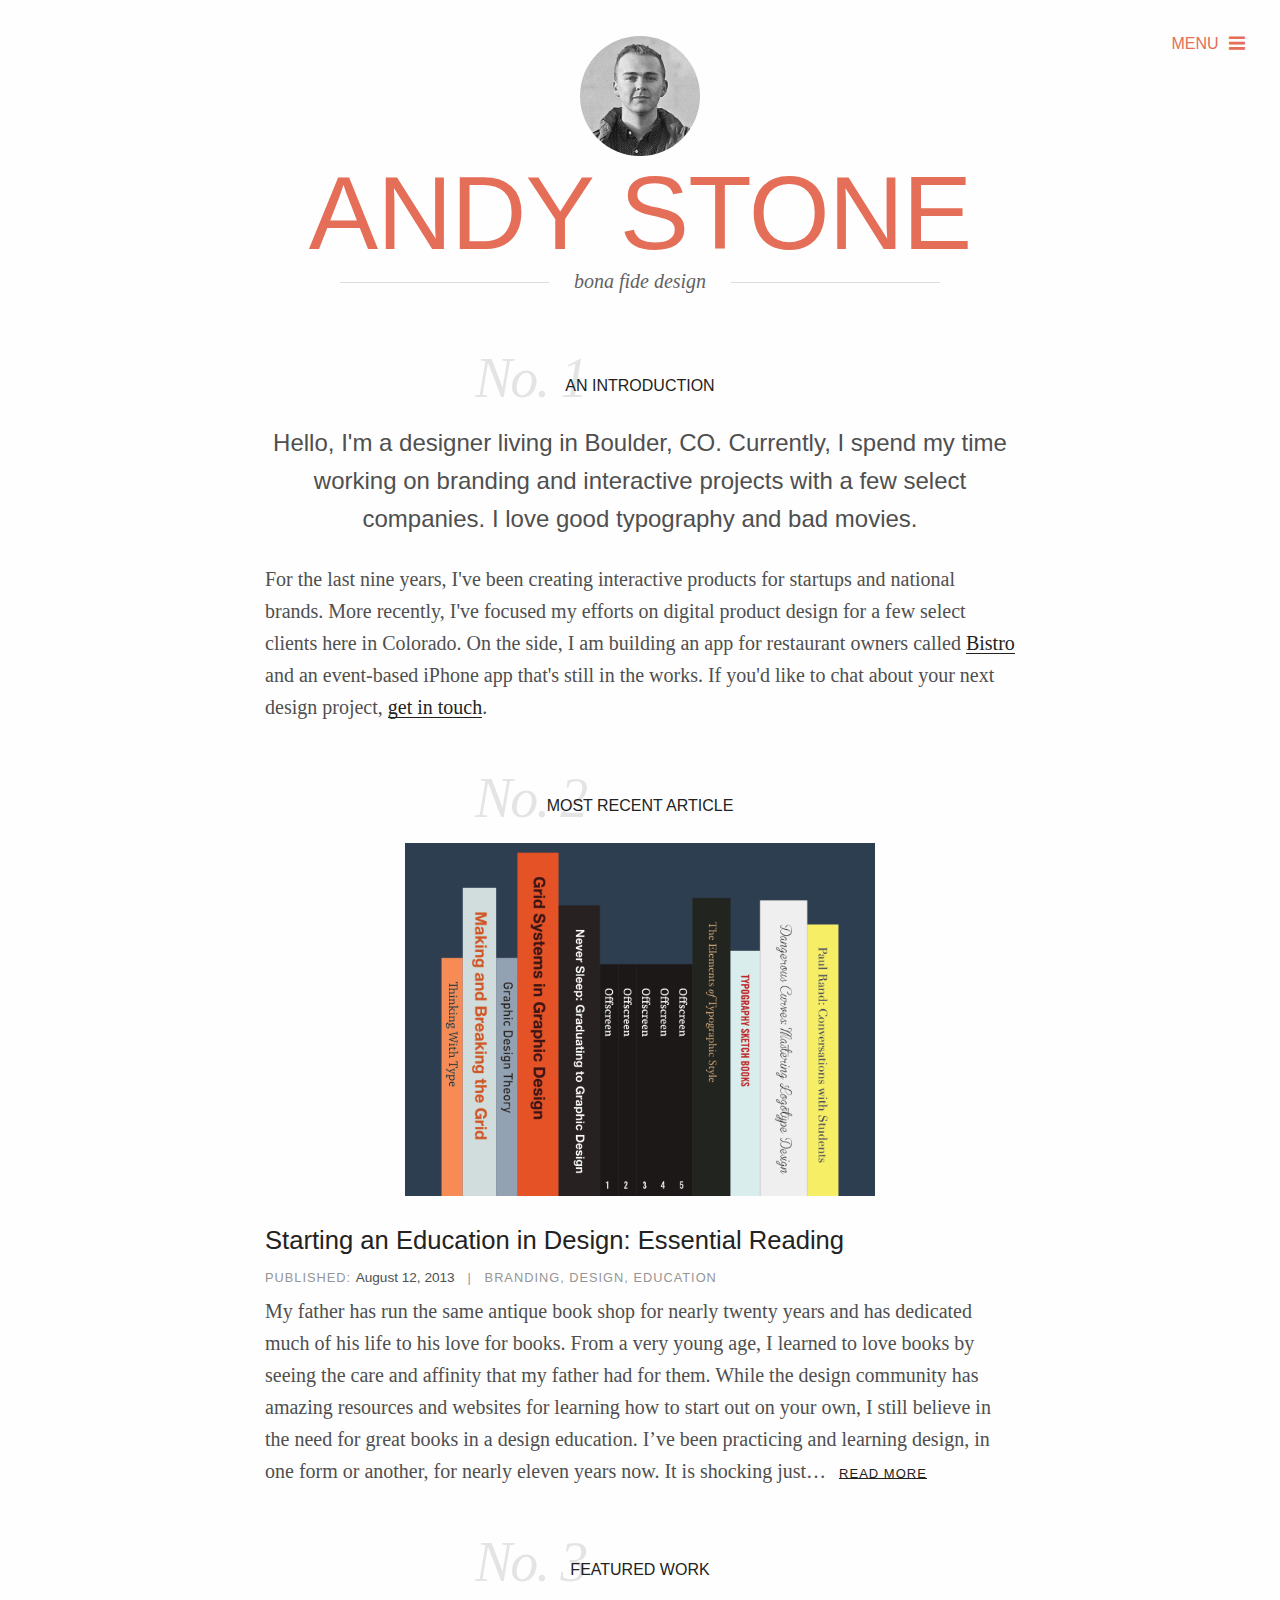
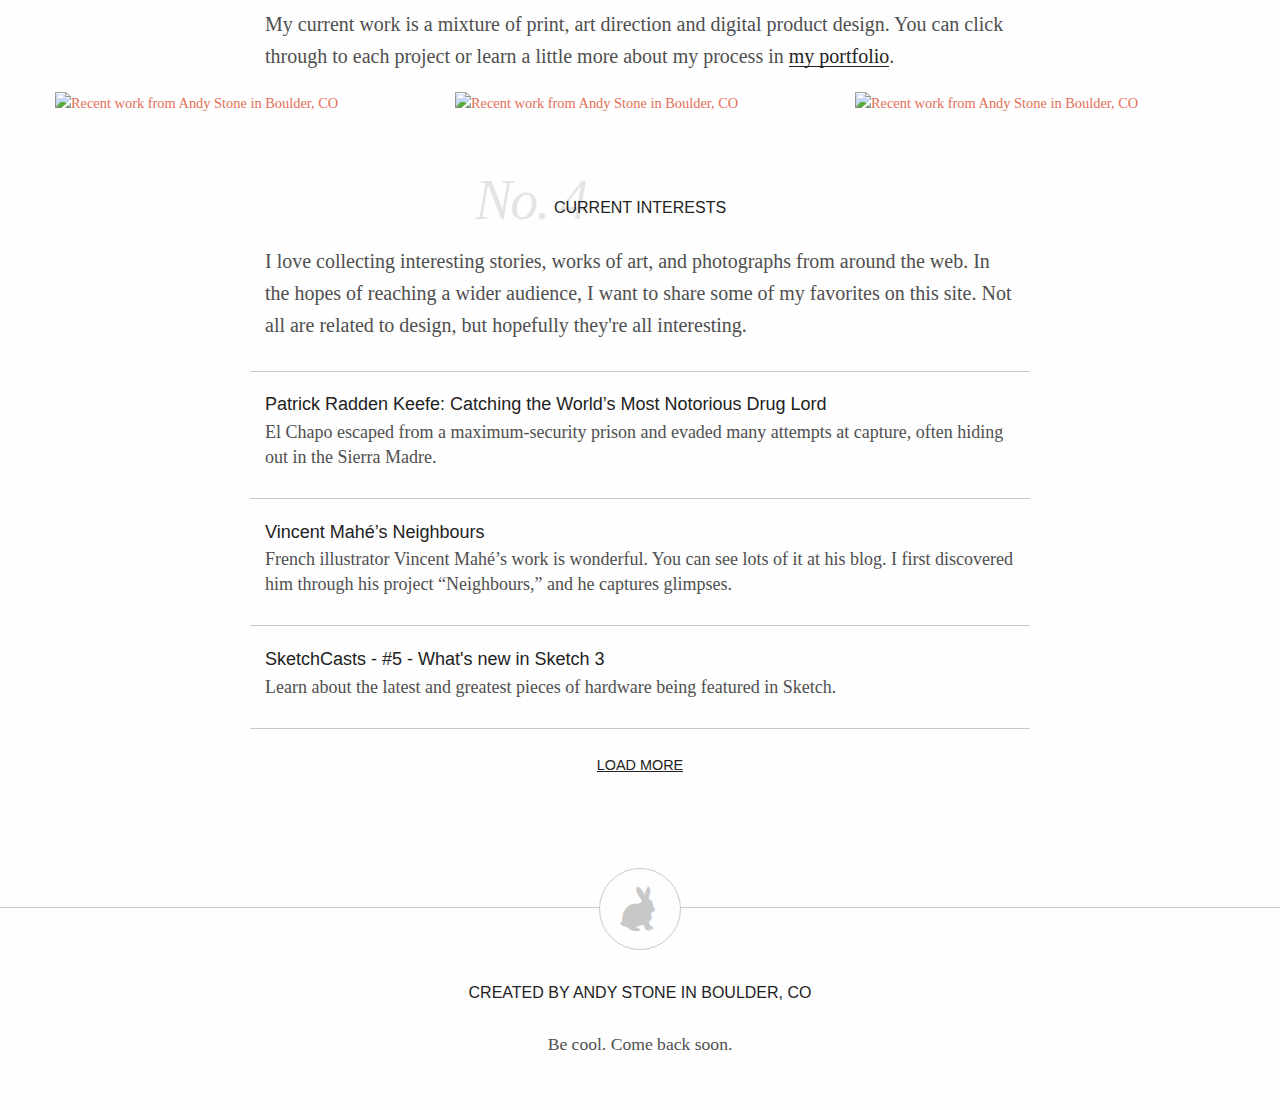
==== commit ce320866: "Fixed some errors. Now having existential crisis of what does a "personal site" even mean?" ====
--- a/index.html
+++ b/index.html
@@ -18,10 +18,6 @@
 	    <div class="topbar">
 		    <a href="javascript:;" id="menu-toggle">Menu <span class="mobile-nav">$</span></a>
 		</div>
-
-
-	    <!--Page Content-->
-
 		<div class="container">
 
 
@@ -30,14 +26,25 @@
 			    <h1 class="logo"><a href="#">Andy Stone</a></h1>
 			    <h4 class="tagline">bona fide design</h4>
 			    <hr class="strikethrough" />
+			    <div class="primarynav">
+			    	<ul>
+					    <li><a href="index.html" class="selected">Introduction</a></li>
+					    <li><a href="working.html">Work</a></li>
+					    <li><a href="writing.html">Journal</a></li>
+					    <li><a href="keeping-in-touch.html">Contact</a></li>
+					</ul>
+			    </div>
 			</div>
+
+
+	    <!--Page Content-->
 
 
 			<div class="introduction">
 				<h3 class="subtitle" data-highlight="No. 1">An Introduction</h3>
 				<p class="callout">Hello, I'm a designer living in Boulder, CO. Currently, I spend my time working on branding and interactive projects with a few select companies. I love good typography and bad movies.</p>
 
-				<p>For the last eight years, I've been creating interactive products for startups and national brands. More recently, I've focused my efforts on digital product design for a few select clients here in Colorado. On the side, I am building an app for restaurants called <a href="#">Bistro</a> and an event-based iPhone app that's still in the works. If you'd like to chat about your next design project, <a href="#">get in touch</a>.</p>
+				<p>For the last nine years, I've been creating interactive products for startups and national brands. More recently, I've focused my efforts on digital product design for a few select clients here in Colorado. On the side, I am building an app for restaurant owners called <a href="#">Bistro</a> and an event-based iPhone app that's still in the works. If you'd like to chat about your next design project, <a href="#">get in touch</a>.</p>
 			</div>
 
 
@@ -84,7 +91,7 @@
 					<a href="#">
 						<li>
 							<h5>Vincent Mahé’s Neighbours</h5>
-							<p>French illustrator Vincent Mahé’s work is wonderful. You can see lots of it at his blog. I first discovered him through his project “Neighbours,” in which he captures those fleeting glimpses.</p>
+							<p>French illustrator Vincent Mahé’s work is wonderful. You can see lots of it at his blog. I first discovered him through his project “Neighbours,” and he captures glimpses.</p>
 						</li>
 					</a>
 					<a href="#">
@@ -94,7 +101,7 @@
 						</li>
 					</a>
 				</ul>
-				<div class="loadmore"><a href="#">Load More</a></div>
+				<div class="getmore"><a href="#">Load More</a></div>
 			</div>
 
 
@@ -109,7 +116,8 @@
 				</div>
 				<div class="footercontent">
 					<div class="footerinformation">
-						<h3>Created by Andy Stone in Boulder, CO</h3>
+						<h3 class="subtitle">Created by Andy Stone in Boulder, CO</h3>
+						<p class="mobile-description">While I have worked on digital and print projects of all sizes and shapes, I love working on responsive and mobile projects—just like this one. If you have a mobile-first project you'd like to start, please <a href="#">get in touch</a>.</p>
 						<p>Be cool. Come back soon.</p>
 					</div>
 				</div>
@@ -129,10 +137,10 @@
 	    <a href="javascript:;" id="nav-close">#</a>
 		<h3>Navigation</h3>
 		<ul>
-		    <li><a href="#" class="selected">Introduction</a></li>
-		    <li><a href="#">Work</a></li>
-		    <li><a href="#">Journal</a></li>
-		    <li><a href="#">Contact</a></li>
+		    <li><a href="index.html" class="selected">Introduction</a></li>
+		    <li><a href="working.html">Work</a></li>
+		    <li><a href="writing.html">Journal</a></li>
+		    <li><a href="keeping-in-touch.html">Contact</a></li>
 		</ul>
 		<h3>Social</h3>
 		<ul>
@@ -140,7 +148,7 @@
 		    <li><a href="http://dribbble.com/andystone" target="_blank">Dribbble</a></li>
 		    <li><a href="http://rdio.com/people/andystone" target="_blank">Rdio</a></li>
 		    <li><a href="http://medium.com/@andystone" target="_blank">Medium</a></li>
-
+		    <li><a href="http://andystone.vsco.co/" target="_blank">Vsco</a></li>
 		</ul>
 		<div class="logomark">
 			<span class="rabbit">"</span>
@@ -157,5 +165,7 @@
 <script src="https://code.jquery.com/jquery-1.10.2.min.js"></script>
 <script src="js/bootstrap.min.js"></script>
 <script src="js/custom.js"></script>
+
+
 </body>
 </html>
--- a/css/design.css
+++ b/css/design.css
@@ -1301,6 +1301,39 @@
 #yui3-css-stamp.cssreset {
   display: none;
 }
+.maincontent {
+  margin-left: -15px;
+  margin-right: -15px;
+  position: relative;
+  min-height: 1px;
+  -webkit-box-sizing: border-box;
+  -moz-box-sizing: border-box;
+  box-sizing: border-box;
+  padding-left: 15px;
+  padding-right: 15px;
+}
+@media (min-width: 992px) {
+  .maincontent {
+    float: left;
+    width: 83.33333333333334%;
+  }
+}
+@media (min-width: 992px) {
+  .maincontent {
+    margin-left: 8.333333333333332%;
+  }
+}
+@media (min-width: 1200px) {
+  .maincontent {
+    float: left;
+    width: 66.66666666666666%;
+  }
+}
+@media (min-width: 1200px) {
+  .maincontent {
+    margin-left: 16.666666666666664%;
+  }
+}
 .border-top {
   border-top: 1px solid #cbd7d3;
 }
@@ -1311,7 +1344,7 @@
 body {
   height: 100%;
   font-family: "Mercury Text G1 A", "Mercury Text G1 B", georgia, serif;
-  background-color: #fcfaf7;
+  background-color: #fefefe;
 }
 body {
   font-family: "Mercury Text G1 A", "Mercury Text G1 B", georgia, serif;
@@ -1345,7 +1378,7 @@
 }
 h1 {
   font-family: "Knockout 27 A", "Knockout 27 B", impact, helvetica, sans-serif;
-  font-size: 6em;
+  font-size: 6.5em;
   text-transform: uppercase;
   letter-spacing: -1px;
   font-weight: 100;
@@ -1373,14 +1406,15 @@
   font-weight: 400;
 }
 h5 {
-  font-size: 1.4em;
-  font-weight: 400;
-  font-family: "Mercury Text G1 A", "Mercury Text G1 B", georgia, serif;
+  font-size: 1.25em;
+  font-weight: 300;
+  font-family: "Ideal Sans SSm A", "Ideal Sans SSm B", helvetica, sans-serif;
+  line-height: 1.4;
 }
 p {
   font-size: 1.25em;
-  margin-bottom: 2em;
-  color: #555555;
+  margin-bottom: 1.5em;
+  color: #4f4f4f;
 }
 p a {
   color: #222222;
@@ -1391,8 +1425,8 @@
   background-repeat: repeat-x;
 }
 p a:hover {
-  color: #555555;
-  background-image: linear-gradient(#ffffff 50%, #555555 50%);
+  color: #4f4f4f;
+  background-image: linear-gradient(#ffffff 50%, #888888 50%);
 }
 .subtitle {
   text-align: center;
@@ -1424,6 +1458,9 @@
   margin-top: 0;
   margin-bottom: 0;
 }
+.container {
+  background: #fefefe;
+}
 .rabbit {
   font-family: "andy";
   font-size: 5em;
@@ -1438,8 +1475,11 @@
   cursor: default;
   text-decoration: none;
 }
-.container {
-  background: #fcfaf7;
+.hero {
+  margin-top: 36px;
+  text-align: center;
+  margin-left: -15px;
+  margin-right: -15px;
 }
 .avatar {
   width: 120px;
@@ -1449,45 +1489,6 @@
   margin-left: auto;
   margin-right: auto;
 }
-.maincontent {
-  margin-left: -15px;
-  margin-right: -15px;
-  position: relative;
-  min-height: 1px;
-  -webkit-box-sizing: border-box;
-  -moz-box-sizing: border-box;
-  box-sizing: border-box;
-  padding-left: 15px;
-  padding-right: 15px;
-}
-@media (min-width: 992px) {
-  .maincontent {
-    float: left;
-    width: 83.33333333333334%;
-  }
-}
-@media (min-width: 992px) {
-  .maincontent {
-    margin-left: 8.333333333333332%;
-  }
-}
-@media (min-width: 1200px) {
-  .maincontent {
-    float: left;
-    width: 66.66666666666666%;
-  }
-}
-@media (min-width: 1200px) {
-  .maincontent {
-    margin-left: 16.666666666666664%;
-  }
-}
-.hero {
-  margin-top: 36px;
-  text-align: center;
-  margin-left: -15px;
-  margin-right: -15px;
-}
 .logo {
   margin-top: 5px;
   line-height: 1;
@@ -1500,12 +1501,38 @@
 }
 .tagline {
   padding: 0 25px;
-  background: #fcfaf7;
+  background: #fefefe;
 }
 .strikethrough {
   margin-top: -15px;
   z-index: -1;
   width: 50%;
+}
+.primarynav {
+  border-bottom: 1px solid #dddddd;
+}
+.primarynav a {
+  color: #222222;
+  -webkit-transition: all 0.25s cubic-bezier(0.2, 0.3, 0.25, 0.9);
+  -moz-transition: all 0.25s cubic-bezier(0.2, 0.3, 0.25, 0.9);
+  -o-transition: all 0.25s cubic-bezier(0.2, 0.3, 0.25, 0.9);
+  transition: all 0.25s cubic-bezier(0.2, 0.3, 0.25, 0.9);
+}
+.primarynav a:hover,
+.primarynav a:focus {
+  color: #e46e57;
+}
+.primarynav li {
+  display: inline-block;
+  padding: 15px;
+  margin: 20px 50px 15px;
+  font-size: 1em;
+  font-weight: 300;
+  text-transform: uppercase;
+  letter-spacing: 1px;
+}
+.primarynav .selected {
+  color: #e46e57;
 }
 .introduction {
   margin-top: 90px;
@@ -1545,7 +1572,7 @@
   margin-top: 0;
   margin-bottom: 1em;
   font-size: 1.5em;
-  color: #555555;
+  color: #4f4f4f;
   font-family: "Ideal Sans SSm A", "Ideal Sans SSm B", helvetica, sans-serif;
   font-weight: 200;
   text-align: center;
@@ -1650,8 +1677,8 @@
   background-repeat: repeat-x;
 }
 .articlesample a:hover {
-  color: #555555;
-  background-image: linear-gradient(#ffffff 50%, #555555 50%);
+  color: #4f4f4f;
+  background-image: linear-gradient(#ffffff 50%, #888888 50%);
 }
 .articlemetadata {
   font-family: "Ideal Sans SSm A", "Ideal Sans SSm B", helvetica, sans-serif;
@@ -1666,7 +1693,7 @@
 .date {
   text-transform: none;
   font-size: .85rem;
-  color: #555555;
+  color: #4f4f4f;
   letter-spacing: 0;
 }
 .divider {
@@ -1678,7 +1705,7 @@
   text-transform: uppercase;
   font-size: .65em;
   display: inline-block;
-  padding-left: 1em;
+  margin-left: 1em;
   letter-spacing: 1px;
 }
 .readmore a {
@@ -1690,11 +1717,11 @@
   background-repeat: repeat-x;
 }
 .readmore a:hover {
-  color: #555555;
-  background-image: linear-gradient(#ffffff 50%, #555555 50%);
+  color: #4f4f4f;
+  background-image: linear-gradient(#ffffff 50%, #888888 50%);
 }
 .readmore a {
-  color: #959595;
+  color: #222222;
 }
 .recentwork {
   margin-top: 40px;
@@ -1733,9 +1760,11 @@
 .recentworksamples {
   margin-left: -15px;
   margin-right: -15px;
-  margin-top: -30px;
+  margin-top: 0px;
 }
 .recentworksample {
+  margin-bottom: 20px;
+  font-size: .9em;
   position: relative;
   min-height: 1px;
   -webkit-box-sizing: border-box;
@@ -1752,7 +1781,6 @@
 }
 .recentworksample img {
   width: 100%;
-  margin-bottom: 20px;
   -webkit-transition: all 0.25s cubic-bezier(0.2, 0.3, 0.25, 0.9);
   -moz-transition: all 0.25s cubic-bezier(0.2, 0.3, 0.25, 0.9);
   -o-transition: all 0.25s cubic-bezier(0.2, 0.3, 0.25, 0.9);
@@ -1762,6 +1790,9 @@
 .recentworksample img:focus {
   opacity: .85;
   cursor: pointer;
+}
+.recentworksample .getmore {
+  margin-top: 10px;
 }
 .currentinterests {
   margin-top: 40px;
@@ -1798,7 +1829,7 @@
   }
 }
 .currentinterests p {
-  margin-bottom: 1em;
+  margin-bottom: 1.5em;
 }
 .currentinterests ul {
   border-top: 1px solid #c8c8c8;
@@ -1815,28 +1846,45 @@
 }
 .currentinterests ul a:hover,
 .currentinterests ul a:focus {
-  background: #f3f8fb;
+  background: #ddeaf3;
+}
+.currentinterests ul h5 {
+  display: inline-block;
+}
+.currentinterests ul h5 a {
+  color: #222222;
+  background-position: 0 1.15em;
+  background-size: 1px 1px;
+  text-decoration: none;
+  background-image: linear-gradient(#ffffff 50%, #222222 50%);
+  background-repeat: repeat-x;
+}
+.currentinterests ul h5 a:hover {
+  color: #4f4f4f;
+  background-image: linear-gradient(#ffffff 50%, #888888 50%);
 }
 .currentinterests ul p {
-  font-size: 1.1em;
+  font-size: 1.25em;
   font-weight: 300;
-  font-family: "Ideal Sans SSm A", "Ideal Sans SSm B", helvetica, sans-serif;
+  font-family: "Mercury Text G1 A", "Mercury Text G1 B", georgia, serif;
   line-height: 1.4;
-}
-.currentinterests li {
+  margin-top: 2px;
+  margin-bottom: 1em;
+}
+.currentinterests ul li {
   padding: 20px 15px 10px;
   border-bottom: 1px solid #c8c8c8;
   margin-bottom: 1px;
   font-size: .9em;
 }
-.loadmore {
+.getmore {
   text-align: center;
   font-family: "Ideal Sans SSm A", "Ideal Sans SSm B", helvetica, sans-serif;
   text-transform: uppercase;
   margin-top: 25px;
   font-size: .9em;
 }
-.loadmore a {
+.getmore a {
   color: #222222;
   background-position: 0 0.95em;
   background-size: 1px 1px;
@@ -1844,12 +1892,12 @@
   background-image: linear-gradient(#ffffff 50%, #222222 50%);
   background-repeat: repeat-x;
 }
-.loadmore a:hover {
-  color: #555555;
-  background-image: linear-gradient(#ffffff 50%, #555555 50%);
-}
-.loadmore a {
-  color: #959595;
+.getmore a:hover {
+  color: #4f4f4f;
+  background-image: linear-gradient(#ffffff 50%, #888888 50%);
+}
+.getmore a {
+  color: #222222;
 }
 .footer {
   border-top: 1px solid #c8c8c8;
@@ -1861,7 +1909,7 @@
   margin-left: auto;
   margin-right: auto;
   text-align: center;
-  background-color: #fcfaf7;
+  background-color: #fefefe;
   width: 80px;
   height: 80px;
   margin-top: -40px;
@@ -1894,19 +1942,24 @@
 @media (min-width: 768px) {
   .footerinformation {
     float: left;
-    width: 33.33333333333333%;
+    width: 50%;
   }
 }
 @media (min-width: 768px) {
   .footerinformation {
-    margin-left: 33.33333333333333%;
-  }
-}
-.footerinformation h3 {
-  font-weight: 300;
+    margin-left: 25%;
+  }
 }
 .footerinformation p {
   font-size: 1.1em;
+}
+.mobile-description {
+  display: none !important;
+}
+@media (max-width: 767px) {
+  .mobile-description {
+    display: block !important;
+  }
 }
 #container {
   width: 100%;
@@ -1920,7 +1973,7 @@
   position: absolute;
   z-index: 10;
   min-height: 100%;
-  background: #fcfaf7;
+  background: #fefefe;
   -webkit-transition: all 0.25s cubic-bezier(0.2, 0.3, 0.25, 0.9);
   -moz-transition: all 0.25s cubic-bezier(0.2, 0.3, 0.25, 0.9);
   -o-transition: all 0.25s cubic-bezier(0.2, 0.3, 0.25, 0.9);
@@ -1956,7 +2009,7 @@
   top: 0px;
   background: #222222;
   width: 250px;
-  color: #fcfaf7;
+  color: #fefefe;
   height: 100%;
   -ms-box-sizing: border-box;
   -moz-box-sizing: border-box;
@@ -1987,10 +2040,13 @@
 nav li {
   float: left;
   clear: both;
+  font-weight: 300;
+  width: 100%;
+  display: block;
 }
 nav li a {
   display: inline-block;
-  color: #fcfaf7;
+  color: #fefefe;
   text-decoration: none;
   width: 100%;
   height: 30px;
@@ -2042,7 +2098,7 @@
   position: absolute;
   right: 0;
   top: 10px;
-  color: #fcfaf7;
+  color: #fefefe;
   font-size: 1em;
   font-family: "andy";
   padding: 20px 20px 10px 60px;
@@ -2058,6 +2114,16 @@
   }
   p {
     font-size: 1.1em;
+  }
+  .readmore {
+    font-size: .8em;
+    display: block;
+    text-align: center;
+    margin-top: 15px;
+  }
+  .footerinformation {
+    text-align: left !important;
+    margin-bottom: 270px;
   }
 }
 @media screen and (max-width: 768px) {
@@ -2083,7 +2149,7 @@
     transition: all 0.25s cubic-bezier(0.2, 0.3, 0.25, 0.9);
   }
   .topbar #menu-toggle {
-    color: #fcfaf7;
+    color: #fefefe;
     right: 10px;
     top: -5px;
   }
@@ -2109,7 +2175,7 @@
   .subtitle:before {
     left: 4em;
   }
-  .recentworksample img {
+  .recentworksample {
     margin-bottom: 40px;
   }
 }
@@ -2133,3 +2199,24 @@
     bottom: 50px;
   }
 }
+@media screen and (max-width: 1599px) {
+  .primarynav {
+    display: none !important;
+    visibility: hidden !important;
+  }
+}
+@media screen and (min-width: 1600px) {
+  #menu-toggle {
+    display: none !important;
+    visibility: hidden !important;
+  }
+  .strikethrough {
+    width: 100%;
+  }
+  .primarynav {
+    display: block !important;
+  }
+  .tagline {
+    color: #a2a2a2;
+  }
+}
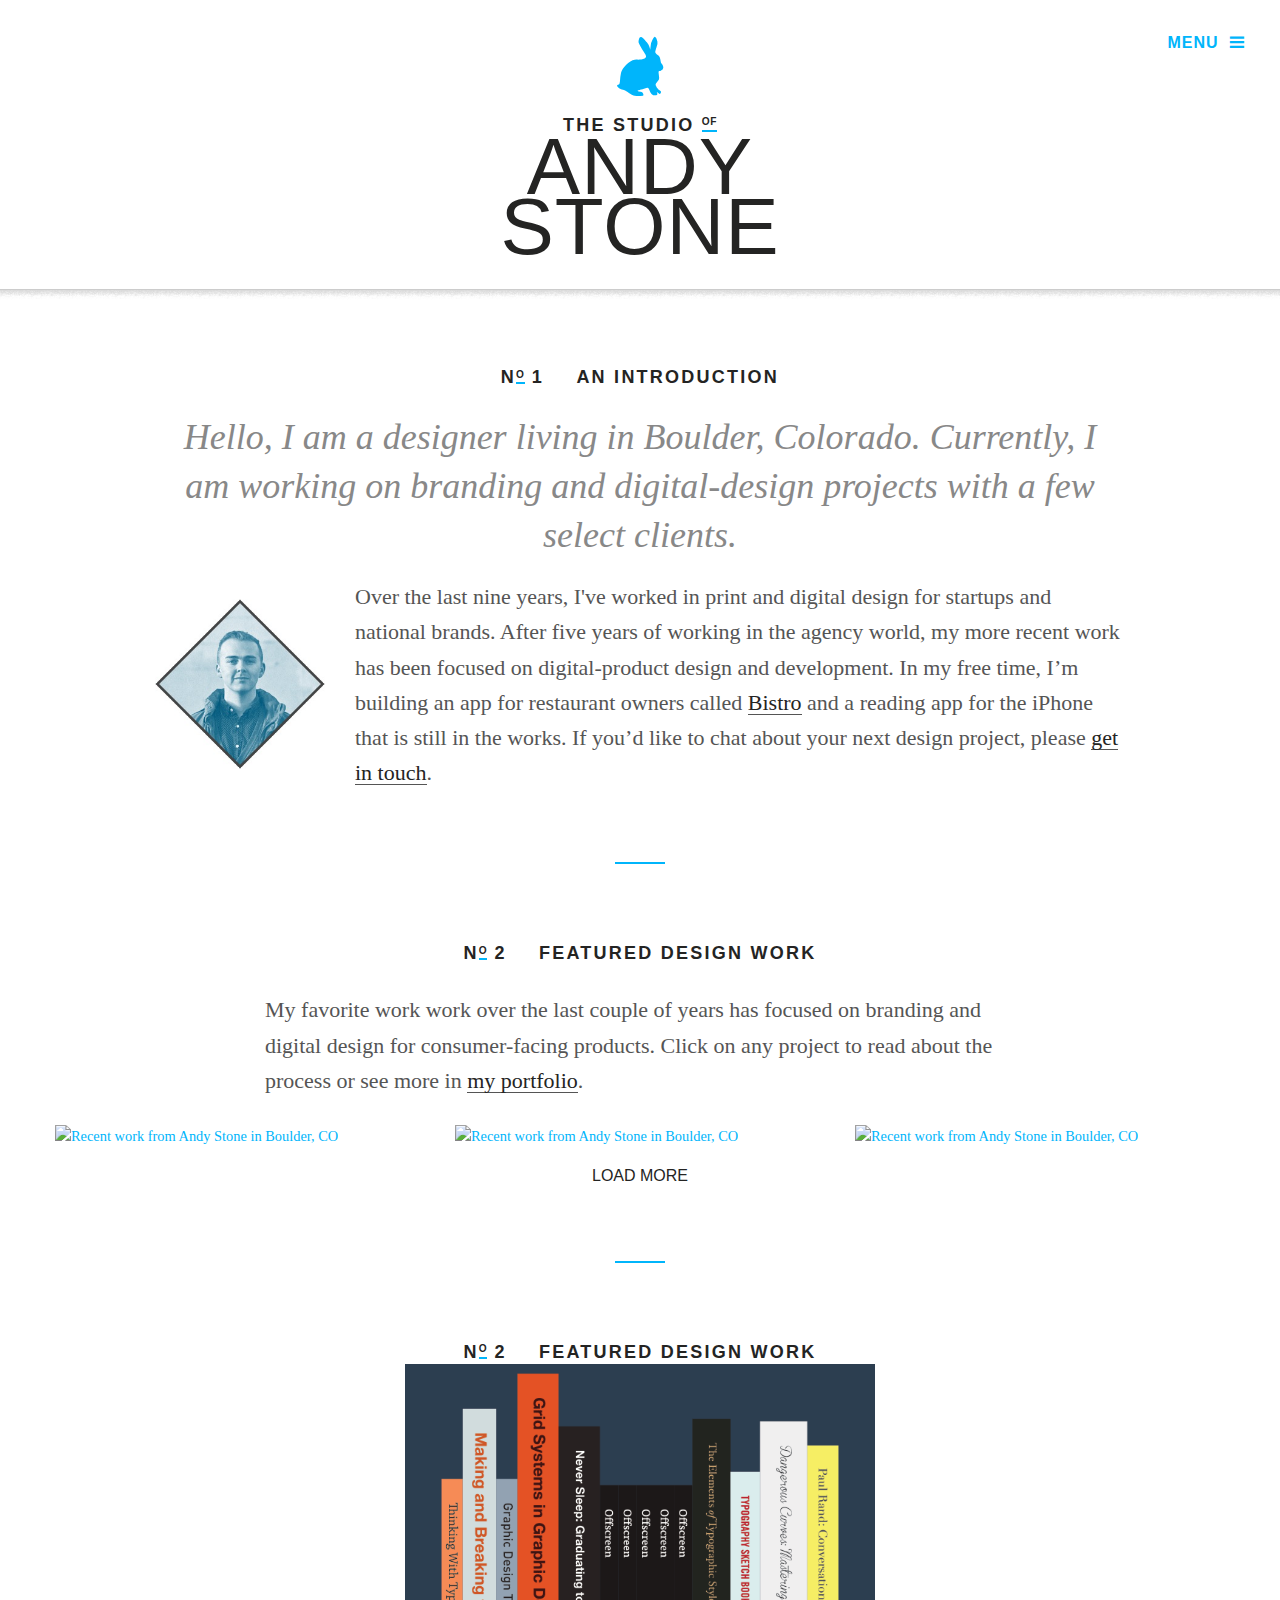
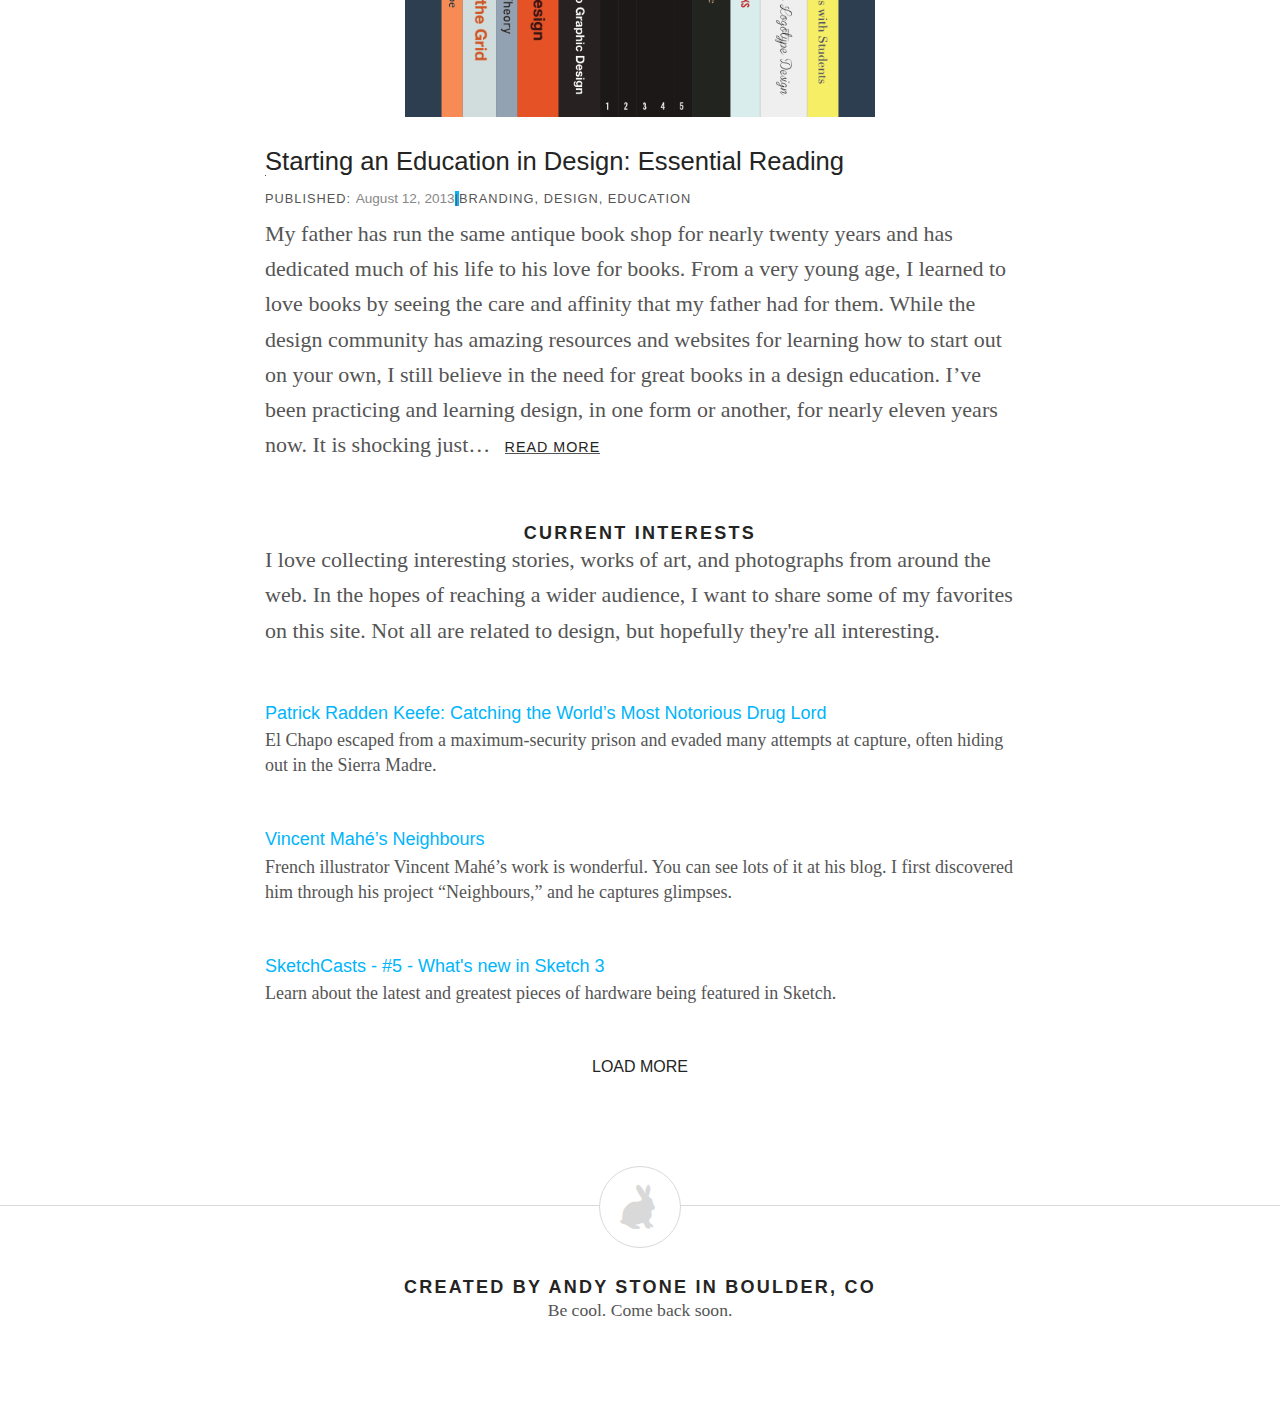
==== commit 63057133: "New Nordic design!" ====
--- a/index.html
+++ b/index.html
@@ -1,11 +1,11 @@
-<!DOCTYPE html>
+<!DOCTYPE HTML>
 <html lang="en">
 <head>
 	<title>Andy Stone | Digital & User-Interface Designer in Boulder, CO</title>
 	<meta charset="utf-8">
 	<meta name="viewport" content="width=device-width, initial-scale=1.0 user-scalable=no">
 	<meta name="description" content="My name is Andy Stone, and I am a freelance digital designer living and designing in Boulder, CO. I work on websites, branding projects, and iPhone apps. I have experience in UI, UX, IA and every other acronym that you can think of.">
-	<meta name="keywords" content="design, freelance, contract, designer, boulder, colorado, denver, iphone, android, ios, app, responsive web design, branding, logo, logo designer, branding, user interface, user experience">
+	<meta name="keywords" content="design, freelance, contract, designer, boulder, colorado, denver, iphone, android, ios, app, responsive web design, branding, logo, logo designer, branding, user interfaces, user experience design">
 	<meta name="author" content="Andy Stone">
 	<link rel="shortcut icon" href="ico/favicon.png">
 	<link href="css/design.css" rel="stylesheet">
@@ -15,55 +15,37 @@
 <body>
 	<div id="container">
 	  <div class="content">
-	    <div class="topbar">
-		    <a href="javascript:;" id="menu-toggle">Menu <span class="mobile-nav">$</span></a>
+		<div class="hero ">
+		    <div class="topbar">
+			    <a href="javascript:;" id="menu-toggle">Menu <span class="mobile-nav">%</span></a>
+			</div>
+			    <div class="logo">
+				    <a href="#">
+				    	<span class="rabbit">"</span>
+				    	<h3>The Studio <span class="raise">of</span></h3>
+				    	<h1>Andy Stone</h1>
+				    </a>
+			    </div>
 		</div>
-		<div class="container">
-
-
-			<div class="hero">
-				<img src="img/andy-stone.jpg" alt="Andy Stone Designer in Boulder, CO" class="avatar">
-			    <h1 class="logo"><a href="#">Andy Stone</a></h1>
-			    <h4 class="tagline">bona fide design</h4>
-			    <hr class="strikethrough" />
-			    <div class="primarynav">
-			    	<ul>
-					    <li><a href="index.html" class="selected">Introduction</a></li>
-					    <li><a href="working.html">Work</a></li>
-					    <li><a href="writing.html">Journal</a></li>
-					    <li><a href="keeping-in-touch.html">Contact</a></li>
-					</ul>
-			    </div>
-			</div>
-
+		<div class="bottomborder"></div>
 
 	    <!--Page Content-->
 
-
+	    <div class="container">
 			<div class="introduction">
-				<h3 class="subtitle" data-highlight="No. 1">An Introduction</h3>
-				<p class="callout">Hello, I'm a designer living in Boulder, CO. Currently, I spend my time working on branding and interactive projects with a few select companies. I love good typography and bad movies.</p>
-
-				<p>For the last nine years, I've been creating interactive products for startups and national brands. More recently, I've focused my efforts on digital product design for a few select clients here in Colorado. On the side, I am building an app for restaurant owners called <a href="#">Bistro</a> and an event-based iPhone app that's still in the works. If you'd like to chat about your next design project, <a href="#">get in touch</a>.</p>
-			</div>
-
-
-			<div class="recentwriting">
-				<h3 class="subtitle" data-highlight="No. 2">Most Recent Article</h3>
-				<div class="articlesamplephoto">
-					<a href="#"><img src="img/designreading.png" alt="Recommended reading for designers"></a>
-				</div>
-				<div class="articlesample">
-					<h2><a href="#">Starting an Education in Design: Essential Reading</a></h2>
-					<span class="articlemetadata">Published: <span class="date">August 12, 2013</span><span class="divider">|</span>Branding, Design, Education</span>
-					<p>My father has run the same antique book shop for nearly twenty years and has dedicated much of his life to his love for books. From a very young age, I learned to love books by seeing the care and affinity that my father had for them. While the design community has amazing resources and websites for learning how to start out on your own, I still believe in the need for great books in a design education. I’ve been practicing and learning design, in one form or another, for nearly eleven years now. It is shocking just…<span class="readmore"><a href="#">Read More</a></span></p>
+				<h3 class="subtitle"><span class="number">N<span class="raise">O</span> 1 </span>An Introduction</h3>
+				<p class="callout">Hello, I am a designer living in Boulder, Colorado. Currently, I am working on branding and digital-design projects with a few select clients.</p>
+				<div class="aboutme">
+					<div class="profilepic"><img src="img/andy-stone.jpg" alt="Andy Stone graphic design"></div>
+					<p>Over the last nine years, I've worked in print and digital design for startups and national brands. After five years of working in the agency world, my more recent work has been focused on digital-product design and development. In my free time, I’m building an app for restaurant owners called <a href="http://bistro.is/" target="_blank">Bistro</a> and a reading app for the iPhone that is still in the works. If you’d like to chat about your next design project, please <a href="#">get in touch</a>.</p>
 				</div>
 			</div>
 
+			<div class="divider"></div>
 
 			<div class="recentwork">
-				<h3 class="subtitle" data-highlight="No. 3">Featured Work</h3>
-				<p>My current work is a mixture of print, art direction and digital product design. You can click through to each project or learn a little more about my process in <a href="#">my portfolio</a>.</p>
+				<h3 class="subtitle"><span class="number">N<span class="raise">O</span> 2 </span>Featured Design Work</h3>
+				<p>My favorite work work over the last couple of years has focused on branding and digital design for consumer-facing products. Click on any project to read about the process or see more in <a href="#">my portfolio</a>.</p>
 			</div>
 			<div class="recentworksamples">
 				<div class="recentworksample">
@@ -74,6 +56,21 @@
 				</div>
 				<div class="recentworksample">
 					<a href="#"><img src="img/sample3.png" alt="Recent work from Andy Stone in Boulder, CO"></a>
+				</div>
+				<div class="getmore"><a href="#">Load More</a></div>
+			</div>
+
+			<div class="divider"></div>
+
+			<div class="recentwriting">
+				<h3 class="subtitle"><span class="number">N<span class="raise">O</span> 2 </span>Featured Design Work</h3>
+				<div class="articlesamplephoto">
+					<a href="#"><img src="img/designreading.png" alt="Recommended reading for designers"></a>
+				</div>
+				<div class="articlesample">
+					<h2><a href="#">Starting an Education in Design: Essential Reading</a></h2>
+					<span class="articlemetadata">Published: <span class="date">August 12, 2013</span><span class="divider">|</span>Branding, Design, Education</span>
+					<p>My father has run the same antique book shop for nearly twenty years and has dedicated much of his life to his love for books. From a very young age, I learned to love books by seeing the care and affinity that my father had for them. While the design community has amazing resources and websites for learning how to start out on your own, I still believe in the need for great books in a design education. I’ve been practicing and learning design, in one form or another, for nearly eleven years now. It is shocking just…<span class="readmore"><a href="#">Read More</a></span></p>
 				</div>
 			</div>
 
@@ -134,7 +131,7 @@
 
 
 	<nav>
-	    <a href="javascript:;" id="nav-close">#</a>
+	    <a href="javascript:;" id="nav-close">$</a>
 		<h3>Navigation</h3>
 		<ul>
 		    <li><a href="index.html" class="selected">Introduction</a></li>
--- a/css/design.css
+++ b/css/design.css
@@ -31,23 +31,6 @@
 .icon-menu:before {
   content: "\24";
 }
-.text-left {
-  text-align: left;
-}
-.text-right {
-  text-align: right;
-}
-.text-center {
-  text-align: center;
-}
-.img-responsive {
-  display: block;
-  max-width: 100%;
-  height: auto;
-}
-.img-circle {
-  border-radius: 50%;
-}
 /*! normalize.css v3.0.0 | MIT License | git.io/normalize */
 html {
   -ms-text-size-adjust: 100%;
@@ -934,20 +917,22 @@
 .maincontent:after,
 .hero:before,
 .hero:after,
-.introduction:before,
-.introduction:after,
+.footercontent:before,
+.footercontent:after,
+.callout:before,
+.callout:after,
+.aboutme:before,
+.aboutme:after,
+.recentwork:before,
+.recentwork:after,
+.recentworksamples:before,
+.recentworksamples:after,
 .recentwriting:before,
 .recentwriting:after,
 .articlesamplephoto:before,
 .articlesamplephoto:after,
-.recentwork:before,
-.recentwork:after,
-.recentworksamples:before,
-.recentworksamples:after,
 .currentinterests:before,
-.currentinterests:after,
-.footercontent:before,
-.footercontent:after {
+.currentinterests:after {
   content: " ";
   display: table;
 }
@@ -957,13 +942,14 @@
 .row:after,
 .maincontent:after,
 .hero:after,
-.introduction:after,
+.footercontent:after,
+.callout:after,
+.aboutme:after,
+.recentwork:after,
+.recentworksamples:after,
 .recentwriting:after,
 .articlesamplephoto:after,
-.recentwork:after,
-.recentworksamples:after,
-.currentinterests:after,
-.footercontent:after {
+.currentinterests:after {
   clear: both;
 }
 .center-block {
@@ -1301,6 +1287,14 @@
 #yui3-css-stamp.cssreset {
   display: none;
 }
+.img-responsive {
+  display: block;
+  max-width: 100%;
+  height: auto;
+}
+.img-circle {
+  border-radius: 50%;
+}
 .maincontent {
   margin-left: -15px;
   margin-right: -15px;
@@ -1315,51 +1309,151 @@
 @media (min-width: 992px) {
   .maincontent {
     float: left;
-    width: 83.33333333333334%;
+    width: 66.66666666666666%;
   }
 }
 @media (min-width: 992px) {
   .maincontent {
+    margin-left: 16.666666666666664%;
+  }
+}
+.callout {
+  font-family: "Hoefler Titling A", "Hoefler Titling B", georgia, serif;
+  color: #888888;
+  font-size: 2.25em;
+  line-height: 1.35;
+  font-weight: 300;
+  text-align: center;
+  font-style: italic;
+  position: relative;
+  min-height: 1px;
+  -webkit-box-sizing: border-box;
+  -moz-box-sizing: border-box;
+  box-sizing: border-box;
+  padding-left: 15px;
+  padding-right: 15px;
+}
+@media (min-width: 768px) {
+  .callout {
+    float: left;
+    width: 83.33333333333334%;
+  }
+}
+@media (min-width: 768px) {
+  .callout {
     margin-left: 8.333333333333332%;
   }
 }
-@media (min-width: 1200px) {
-  .maincontent {
-    float: left;
-    width: 66.66666666666666%;
-  }
-}
-@media (min-width: 1200px) {
-  .maincontent {
-    margin-left: 16.666666666666664%;
-  }
-}
-.border-top {
-  border-top: 1px solid #cbd7d3;
-}
-.border-bottom {
-  border-bottom: 1px solid #cbd7d3;
+.mainparagraph {
+  font-family: "Hoefler Text A", "Hoefler Text B", georgia, serif;
+  color: #555555;
+  font-size: 1.375em;
+  line-height: 2em;
+  font-weight: 400;
+  text-align: left;
+  margin-bottom: 1em;
+}
+.subtitle {
+  font-family: "Verlag A", "Verlag B", helvetica, sans-serif;
+  color: #242423;
+  font-size: 1.125em;
+  line-height: 1em;
+  text-transform: uppercase;
+  font-weight: 700;
+  text-align: center;
+  letter-spacing: 0.125em;
+}
+.raise {
+  font-size: 0.5625em;
+  line-height: 1.4;
+  font-weight: 800;
+  letter-spacing: 0.0625em;
+  display: inline-block;
+  position: relative;
+  top: -0.55em;
+  border-bottom: 2px solid #00b5fb;
+}
+.number {
+  margin-right: 25px;
+}
+.simplelist {
+  font-family: "Verlag A", "Verlag B", helvetica, sans-serif;
+  color: #242423;
+  font-size: 1.125em;
+  line-height: 1em;
+  text-transform: uppercase;
+  font-weight: 700;
+  text-align: center;
+  letter-spacing: 0.125em;
+  font-size: 1em;
+  line-height: 2em;
+  text-align: left;
+}
+.metadata {
+  font-family: "Verlag A", "Verlag B", helvetica, sans-serif;
+  color: #999999;
+  font-size: 1em;
+  line-height: 1em;
+  font-weight: 700;
+  letter-spacing: 0.125em;
+}
+.metadata span {
+  margin-left: 1em;
+  margin-right: 1em;
+}
+.divider {
+  clear: both;
+  margin: 50px auto;
+  text-align: center;
+  width: 50px;
+  height: 2px;
+  background-color: #00b5fb;
+}
+.getmore {
+  text-align: center;
+  font-family: "Verlag A", "Verlag B", helvetica, sans-serif;
+  text-transform: uppercase;
+  margin-top: 25px;
+  font-size: 1em;
+  line-height: 1;
+  clear: both;
+}
+.getmore a {
+  color: #242423;
+  background-position: 0 1.1em;
+  background-size: 1px 1px;
+  text-decoration: none;
+  background-image: linear-gradient(#ffffff 50%, #555555 50%);
+  background-repeat: repeat-x;
+}
+.getmore a:hover {
+  background-image: linear-gradient(#ffffff 50%, #00b5fb 50%);
+  color: #00b5fb;
 }
 html,
 body {
   height: 100%;
-  font-family: "Mercury Text G1 A", "Mercury Text G1 B", georgia, serif;
-  background-color: #fefefe;
+  background-color: #ffffff;
 }
 body {
-  font-family: "Mercury Text G1 A", "Mercury Text G1 B", georgia, serif;
+  font-family: "Hoefler Text A", "Hoefler Text B", georgia, serif;
   font-size: 16px;
-  color: #222222;
+  color: #555555;
   line-height: 1.6;
+}
+@media screen and (max-width: 479px) {
+  body {
+    font-size: 14px;
+  }
 }
 a {
   text-decoration: none;
   outline: none;
-  color: #e46e57;
+  color: #00b5fb;
 }
 a:hover,
 a:focus {
-  color: #b8371d;
+  color: #0090c8;
   cursor: pointer;
   outline: none;
   text-decoration: none;
@@ -1378,29 +1472,30 @@
 }
 h1 {
   font-family: "Knockout 27 A", "Knockout 27 B", impact, helvetica, sans-serif;
-  font-size: 6.5em;
+  color: #242423;
+  font-size: 5em;
+  line-height: 1em;
+  text-align: center;
+  letter-spacing: 1px;
   text-transform: uppercase;
-  letter-spacing: -1px;
   font-weight: 100;
 }
 h2 {
-  font-family: "Ideal Sans SSm A", "Ideal Sans SSm B", helvetica, sans-serif;
+  font-family: "Verlag A", "Verlag B", helvetica, sans-serif;
   font-size: 1.6em;
   line-height: 1.4;
   font-weight: 200;
-  color: #222222;
   margin-bottom: .3em;
 }
 h3 {
-  font-family: "Ideal Sans SSm A", "Ideal Sans SSm B", helvetica, sans-serif;
+  font-family: "Verlag A", "Verlag B", helvetica, sans-serif;
   font-size: 1em;
   text-transform: uppercase;
   font-weight: 500;
 }
 h4 {
-  font-family: "Mercury Text G1 A", "Mercury Text G1 B", georgia, serif;
+  font-family: "Hoefler Text A", "Hoefler Text B", georgia, serif;
   font-style: italic;
-  color: #626262;
   display: inline-block;
   font-size: 1.25em;
   font-weight: 400;
@@ -1408,134 +1503,333 @@
 h5 {
   font-size: 1.25em;
   font-weight: 300;
-  font-family: "Ideal Sans SSm A", "Ideal Sans SSm B", helvetica, sans-serif;
+  font-family: "Verlag A", "Verlag B", helvetica, sans-serif;
   line-height: 1.4;
 }
 p {
-  font-size: 1.25em;
-  margin-bottom: 1.5em;
-  color: #4f4f4f;
+  font-size: 1.375em;
+  margin-bottom: 1em;
+  color: #555555;
 }
 p a {
-  color: #222222;
-  background-position: 0 1.05em;
+  color: #242423;
+  background-position: 0 1.1em;
   background-size: 1px 1px;
   text-decoration: none;
-  background-image: linear-gradient(#ffffff 50%, #222222 50%);
+  background-image: linear-gradient(#ffffff 50%, #555555 50%);
   background-repeat: repeat-x;
 }
 p a:hover {
-  color: #4f4f4f;
-  background-image: linear-gradient(#ffffff 50%, #888888 50%);
-}
-.subtitle {
-  text-align: center;
-  position: relative;
-  margin-bottom: 25px;
-}
-.subtitle:before {
-  content: attr(data-highlight);
-  position: absolute;
-  top: -0.7em;
-  left: 2em;
-  font-family: "Mercury Text G1 A", "Mercury Text G1 B", georgia, serif;
-  font-style: italic;
-  font-weight: 100;
-  color: rgba(0, 0, 0, 0.1);
-  font-size: 3.5em;
-  text-transform: none;
-  letter-spacing: -2px;
+  background-image: linear-gradient(#ffffff 50%, #00b5fb 50%);
+  color: #00b5fb;
 }
 ul {
   list-style: none;
-  font-family: "Ideal Sans SSm A", "Ideal Sans SSm B", helvetica, sans-serif;
+  font-family: "Verlag A", "Verlag B", helvetica, sans-serif;
   -webkit-padding-start: 0;
 }
 hr {
   border-style: none;
   border-width: 0;
-  border-top: 1px solid #dddddd;
+  border-top: 1px solid #cccccc;
   margin-top: 0;
   margin-bottom: 0;
 }
 .container {
-  background: #fefefe;
+  background: #ffffff;
 }
 .rabbit {
   font-family: "andy";
   font-size: 5em;
-  color: #cbd7d3;
+  color: #cccccc;
   display: inline-block;
   margin: 0 95px;
   text-align: center;
 }
 .rabbit:hover,
 .rabbit:focus {
-  color: #cbd7d3;
+  color: #cccccc;
   cursor: default;
   text-decoration: none;
 }
 .hero {
-  margin-top: 36px;
   text-align: center;
-  margin-left: -15px;
-  margin-right: -15px;
-}
-.avatar {
-  width: 120px;
-  height: 120px;
+  background: #ffffff;
+  border-bottom: 1px solid #cccccc;
+}
+.bottomborder {
+  display: block;
+  width: 100%;
+  height: 13px;
+  background: url(../img/dropshadow@2x.png) top left repeat-x;
+  background-size: 84px 10px;
+}
+.logo {
+  padding: 32px 0;
+  line-height: 1;
+  display: block;
+  position: relative;
+  min-height: 1px;
+  -webkit-box-sizing: border-box;
+  -moz-box-sizing: border-box;
+  box-sizing: border-box;
+  padding-left: 15px;
+  padding-right: 15px;
+}
+@media (min-width: 992px) {
+  .logo {
+    float: left;
+    width: 33.33333333333333%;
+  }
+}
+@media (min-width: 992px) {
+  .logo {
+    margin-left: 33.33333333333333%;
+  }
+}
+.logo a {
+  display: block;
+}
+.logo .rabbit {
+  font-size: 4em;
+  color: #00b5fb;
+  margin-bottom: 20px;
+  position: relative;
+  left: 6px;
+  cursor: pointer;
+}
+.logo h3 {
+  font-family: "Verlag A", "Verlag B", helvetica, sans-serif;
+  color: #242423;
+  font-size: 1.125em;
+  line-height: 1em;
+  text-transform: uppercase;
+  font-weight: 700;
+  text-align: center;
+  letter-spacing: 0.125em;
+}
+.logo h1 {
+  line-height: .75em;
+}
+@media screen and (min-width: 768px) {
+  .heroimage {
+    display: block;
+    background: url(../img/heroimage.jpg) no-repeat center center;
+    background-size: 100%;
+  }
+  .heroimage .rabbit,
+  .heroimage h1,
+  .heroimage h3,
+  .heroimage a {
+    color: #ffffff !important;
+  }
+  .heroimage .raise {
+    border-color: #ffffff;
+  }
+  .heroimage #menutoggle:hover,
+  .heroimage #menutoggle:focus {
+    opacity: .75;
+  }
+}
+.footer {
+  border-top: 1px solid #d9d9d9;
+  margin-top: 130px;
+}
+.footerlogo {
   border-radius: 50%;
   display: block;
   margin-left: auto;
   margin-right: auto;
-}
-.logo {
-  margin-top: 5px;
-  line-height: 1;
-}
-.logo a {
+  text-align: center;
+  background-color: #ffffff;
+  width: 80px;
+  height: 80px;
+  margin-top: -40px;
+  border: 1px solid #d9d9d9;
+}
+.footerlogo .rabbit {
+  margin: 0;
+  font-size: 3em;
+  color: #d9d9d9;
+  position: relative;
+  right: -2px;
+  cursor: pointer;
+}
+.footercontent {
+  margin-left: -15px;
+  margin-right: -15px;
+}
+.footerinformation {
+  position: relative;
+  min-height: 1px;
+  -webkit-box-sizing: border-box;
+  -moz-box-sizing: border-box;
+  box-sizing: border-box;
+  padding-left: 15px;
+  padding-right: 15px;
+  text-align: center;
+  margin: 30px 0;
+  height: 100px;
+}
+@media (min-width: 768px) {
+  .footerinformation {
+    float: left;
+    width: 50%;
+  }
+}
+@media (min-width: 768px) {
+  .footerinformation {
+    margin-left: 25%;
+  }
+}
+.footerinformation p {
+  font-size: 1.1em;
+}
+.mobile-description {
+  display: none !important;
+}
+@media (max-width: 767px) {
+  .mobile-description {
+    display: block !important;
+  }
+}
+#container {
+  width: 100%;
+  height: 100%;
+  float: left;
+  overflow-x: hidden;
+}
+.content {
+  width: 100%;
+  height: 100%;
+  position: absolute;
+  z-index: 10;
+  min-height: 100%;
+  background: #ffffff;
   -webkit-transition: all 0.25s cubic-bezier(0.2, 0.3, 0.25, 0.9);
   -moz-transition: all 0.25s cubic-bezier(0.2, 0.3, 0.25, 0.9);
   -o-transition: all 0.25s cubic-bezier(0.2, 0.3, 0.25, 0.9);
   transition: all 0.25s cubic-bezier(0.2, 0.3, 0.25, 0.9);
 }
-.tagline {
-  padding: 0 25px;
-  background: #fefefe;
-}
-.strikethrough {
-  margin-top: -15px;
-  z-index: -1;
-  width: 50%;
-}
-.primarynav {
-  border-bottom: 1px solid #dddddd;
-}
-.primarynav a {
-  color: #222222;
+#container.pushed .content {
+  -webkit-transform: translate3d(-250px, 0, 0);
+  -moz-transform: translate3d(-250px, 0, 0);
+  -o-transform: translate3d(-250px, 0, 0);
+  -ms-transform: translate3d(-250px, 0, 0);
+  transform: translate3d(-250px, 0, 0);
+}
+#container.pushed nav {
+  -webkit-transform: translate3d(0px, 0, 0);
+  -moz-transform: translate3d(0px, 0, 0);
+  -o-transform: translate3d(0px, 0, 0);
+  -ms-transform: translate3d(0px, 0, 0);
+  transform: translate3d(0px, 0, 0);
+}
+nav {
+  -webkit-transform: translate3d(250px, 0, 0);
+  -moz-transform: translate3d(250px, 0, 0);
+  -o-transform: translate3d(250px, 0, 0);
+  -ms-transform: translate3d(250px, 0, 0);
+  transform: translate3d(250px, 0, 0);
   -webkit-transition: all 0.25s cubic-bezier(0.2, 0.3, 0.25, 0.9);
   -moz-transition: all 0.25s cubic-bezier(0.2, 0.3, 0.25, 0.9);
   -o-transition: all 0.25s cubic-bezier(0.2, 0.3, 0.25, 0.9);
   transition: all 0.25s cubic-bezier(0.2, 0.3, 0.25, 0.9);
-}
-.primarynav a:hover,
-.primarynav a:focus {
-  color: #e46e57;
-}
-.primarynav li {
+  overflow-x: hidden;
+  position: fixed;
+  right: 0px;
+  top: 0px;
+  background: #ffffff;
+  width: 250px;
+  color: #ffffff;
+  height: 100%;
+  -ms-box-sizing: border-box;
+  -moz-box-sizing: border-box;
+  -webkit-box-sizing: border-box;
+  box-sizing: border-box;
+  padding: 0;
+  font-size: 1em;
+  background: url(../img/nav-bg.jpg) no-repeat top center;
+  background-size: cover;
+  overflow: hidden;
+}
+nav h3 {
+  margin-top: 31px;
+  padding-bottom: 10px;
+  padding-left: 30px;
+  padding-right: 20px;
+  font-weight: 400;
+}
+nav ul {
+  float: left;
+  margin-top: 5px;
+  margin-bottom: 35px;
+  width: 100%;
+  padding-left: 30px;
+}
+nav li {
+  float: left;
+  clear: both;
+  font-weight: 300;
+  width: 100%;
+  display: block;
+}
+nav li a {
   display: inline-block;
-  padding: 15px;
-  margin: 20px 50px 15px;
+  color: #ffffff;
+  text-decoration: none;
+  width: 100%;
+  height: 30px;
+  line-height: 45px;
+  text-transform: uppercase;
+  -webkit-transition: all 0.25s cubic-bezier(0.2, 0.3, 0.25, 0.9);
+  -moz-transition: all 0.25s cubic-bezier(0.2, 0.3, 0.25, 0.9);
+  -o-transition: all 0.25s cubic-bezier(0.2, 0.3, 0.25, 0.9);
+  transition: all 0.25s cubic-bezier(0.2, 0.3, 0.25, 0.9);
+}
+nav li a.selected {
+  cursor: default;
+}
+nav ul:nth-of-type(2) {
+  margin-bottom: 125px;
+}
+#menu-toggle {
+  position: absolute;
+  right: 25px;
+  top: 10px;
+  font-family: "Verlag A", "Verlag B", helvetica, sans-serif;
+  text-transform: uppercase;
   font-size: 1em;
-  font-weight: 300;
-  text-transform: uppercase;
-  letter-spacing: 1px;
-}
-.primarynav .selected {
-  color: #e46e57;
+  font-weight: 700;
+  letter-spacing: 0.0625em;
+  display: inline-block;
+  padding: 20px 10px 10px 20px;
+  -webkit-transition: all 0.25s cubic-bezier(0.2, 0.3, 0.25, 0.9);
+  -moz-transition: all 0.25s cubic-bezier(0.2, 0.3, 0.25, 0.9);
+  -o-transition: all 0.25s cubic-bezier(0.2, 0.3, 0.25, 0.9);
+  transition: all 0.25s cubic-bezier(0.2, 0.3, 0.25, 0.9);
+}
+.mobile-nav {
+  font-family: "andy";
+  margin-left: 6px;
+  display: inline-block;
+  position: relative;
+  top: -1px;
+  font-size: 0.6875em;
+}
+#nav-close {
+  position: absolute;
+  right: 0;
+  top: 14px;
+  color: #ffffff;
+  font-size: 0.6875em;
+  font-family: "andy";
+  padding: 20px 20px 10px 60px;
 }
 .introduction {
-  margin-top: 90px;
+  margin-top: 65px;
+}
+.callout {
   margin-left: -15px;
   margin-right: -15px;
   position: relative;
@@ -1545,40 +1839,83 @@
   box-sizing: border-box;
   padding-left: 15px;
   padding-right: 15px;
+  margin-top: 24px;
+  margin-bottom: 20px;
+}
+@media (min-width: 768px) {
+  .callout {
+    float: left;
+    width: 100%;
+  }
 }
 @media (min-width: 992px) {
-  .introduction {
+  .callout {
     float: left;
     width: 83.33333333333334%;
   }
 }
 @media (min-width: 992px) {
-  .introduction {
+  .callout {
     margin-left: 8.333333333333332%;
   }
 }
-@media (min-width: 1200px) {
-  .introduction {
+.aboutme {
+  clear: both;
+  margin-left: -15px;
+  margin-right: -15px;
+}
+.aboutme p {
+  position: relative;
+  min-height: 1px;
+  -webkit-box-sizing: border-box;
+  -moz-box-sizing: border-box;
+  box-sizing: border-box;
+  padding-left: 15px;
+  padding-right: 15px;
+}
+@media (min-width: 768px) {
+  .aboutme p {
+    float: left;
+    width: 75%;
+  }
+}
+@media (min-width: 992px) {
+  .aboutme p {
     float: left;
     width: 66.66666666666666%;
   }
 }
-@media (min-width: 1200px) {
-  .introduction {
-    margin-left: 16.666666666666664%;
-  }
-}
-.callout {
-  margin-top: 0;
-  margin-bottom: 1em;
-  font-size: 1.5em;
-  color: #4f4f4f;
-  font-family: "Ideal Sans SSm A", "Ideal Sans SSm B", helvetica, sans-serif;
-  font-weight: 200;
+.profilepic {
+  float: left;
+  width: 25%;
+  position: relative;
+  min-height: 1px;
+  -webkit-box-sizing: border-box;
+  -moz-box-sizing: border-box;
+  box-sizing: border-box;
+  padding-left: 15px;
+  padding-right: 15px;
   text-align: center;
-}
-.recentwriting {
-  margin-top: 40px;
+  margin-top: 20px;
+}
+@media (min-width: 992px) {
+  .profilepic {
+    float: left;
+    width: 16.666666666666664%;
+  }
+}
+@media (min-width: 992px) {
+  .profilepic {
+    margin-left: 8.333333333333332%;
+  }
+}
+.profilepic img {
+  display: block;
+  max-width: 100%;
+  height: auto;
+}
+.recentwork {
+  margin-top: 30px;
   margin-left: -15px;
   margin-right: -15px;
   position: relative;
@@ -1590,23 +1927,80 @@
   padding-right: 15px;
 }
 @media (min-width: 992px) {
-  .recentwriting {
+  .recentwork {
     float: left;
-    width: 83.33333333333334%;
+    width: 66.66666666666666%;
   }
 }
 @media (min-width: 992px) {
-  .recentwriting {
-    margin-left: 8.333333333333332%;
-  }
-}
-@media (min-width: 1200px) {
+  .recentwork {
+    margin-left: 16.666666666666664%;
+  }
+}
+.recentwork .subtitle,
+.recentwork p {
+  margin-bottom: 27px;
+}
+.recentworksamples {
+  clear: both;
+  margin-left: -15px;
+  margin-right: -15px;
+  margin-top: 0px;
+}
+.recentworksamples .getmore {
+  margin-bottom: 27px;
+}
+.recentworksample {
+  margin-bottom: 20px;
+  font-size: .9em;
+  position: relative;
+  min-height: 1px;
+  -webkit-box-sizing: border-box;
+  -moz-box-sizing: border-box;
+  box-sizing: border-box;
+  padding-left: 15px;
+  padding-right: 15px;
+}
+@media (min-width: 768px) {
+  .recentworksample {
+    float: left;
+    width: 33.33333333333333%;
+  }
+}
+.recentworksample img {
+  width: 100%;
+  -webkit-transition: all 0.25s cubic-bezier(0.2, 0.3, 0.25, 0.9);
+  -moz-transition: all 0.25s cubic-bezier(0.2, 0.3, 0.25, 0.9);
+  -o-transition: all 0.25s cubic-bezier(0.2, 0.3, 0.25, 0.9);
+  transition: all 0.25s cubic-bezier(0.2, 0.3, 0.25, 0.9);
+}
+.recentworksample img:hover,
+.recentworksample img:focus {
+  opacity: .75;
+  cursor: pointer;
+}
+.recentworksample .getmore {
+  margin-top: 10px;
+}
+.recentwriting {
+  margin-top: 30px;
+  margin-left: -15px;
+  margin-right: -15px;
+  position: relative;
+  min-height: 1px;
+  -webkit-box-sizing: border-box;
+  -moz-box-sizing: border-box;
+  box-sizing: border-box;
+  padding-left: 15px;
+  padding-right: 15px;
+}
+@media (min-width: 992px) {
   .recentwriting {
     float: left;
     width: 66.66666666666666%;
   }
 }
-@media (min-width: 1200px) {
+@media (min-width: 992px) {
   .recentwriting {
     margin-left: 16.666666666666664%;
   }
@@ -1669,22 +2063,21 @@
   clear: both;
 }
 .articlesample a {
-  color: #222222;
+  color: #242423;
   background-position: 0 1.1em;
   background-size: 1px 1px;
   text-decoration: none;
-  background-image: linear-gradient(#ffffff 50%, #222222 50%);
+  background-image: linear-gradient(#ffffff 50%, #555555 50%);
   background-repeat: repeat-x;
 }
 .articlesample a:hover {
-  color: #4f4f4f;
-  background-image: linear-gradient(#ffffff 50%, #888888 50%);
+  background-image: linear-gradient(#ffffff 50%, #00b5fb 50%);
+  color: #00b5fb;
 }
 .articlemetadata {
-  font-family: "Ideal Sans SSm A", "Ideal Sans SSm B", helvetica, sans-serif;
+  font-family: "Verlag A", "Verlag B", helvetica, sans-serif;
   text-transform: uppercase;
   letter-spacing: 1px;
-  color: #959595;
   font-size: .8em;
   margin-top: .6em;
   margin-bottom: .5em;
@@ -1693,15 +2086,11 @@
 .date {
   text-transform: none;
   font-size: .85rem;
-  color: #4f4f4f;
+  color: #888888;
   letter-spacing: 0;
 }
-.divider {
-  display: inline-block;
-  margin: 0 1em;
-}
 .readmore {
-  font-family: "Ideal Sans SSm A", "Ideal Sans SSm B", helvetica, sans-serif;
+  font-family: "Verlag A", "Verlag B", helvetica, sans-serif;
   text-transform: uppercase;
   font-size: .65em;
   display: inline-block;
@@ -1709,90 +2098,19 @@
   letter-spacing: 1px;
 }
 .readmore a {
-  color: #222222;
+  color: #242423;
   background-position: 0 0.95em;
   background-size: 1px 1px;
   text-decoration: none;
-  background-image: linear-gradient(#ffffff 50%, #222222 50%);
+  background-image: linear-gradient(#ffffff 50%, #555555 50%);
   background-repeat: repeat-x;
 }
 .readmore a:hover {
-  color: #4f4f4f;
-  background-image: linear-gradient(#ffffff 50%, #888888 50%);
+  background-image: linear-gradient(#ffffff 50%, #00b5fb 50%);
+  color: #00b5fb;
 }
 .readmore a {
-  color: #222222;
-}
-.recentwork {
-  margin-top: 40px;
-  margin-left: -15px;
-  margin-right: -15px;
-  position: relative;
-  min-height: 1px;
-  -webkit-box-sizing: border-box;
-  -moz-box-sizing: border-box;
-  box-sizing: border-box;
-  padding-left: 15px;
-  padding-right: 15px;
-}
-@media (min-width: 992px) {
-  .recentwork {
-    float: left;
-    width: 83.33333333333334%;
-  }
-}
-@media (min-width: 992px) {
-  .recentwork {
-    margin-left: 8.333333333333332%;
-  }
-}
-@media (min-width: 1200px) {
-  .recentwork {
-    float: left;
-    width: 66.66666666666666%;
-  }
-}
-@media (min-width: 1200px) {
-  .recentwork {
-    margin-left: 16.666666666666664%;
-  }
-}
-.recentworksamples {
-  margin-left: -15px;
-  margin-right: -15px;
-  margin-top: 0px;
-}
-.recentworksample {
-  margin-bottom: 20px;
-  font-size: .9em;
-  position: relative;
-  min-height: 1px;
-  -webkit-box-sizing: border-box;
-  -moz-box-sizing: border-box;
-  box-sizing: border-box;
-  padding-left: 15px;
-  padding-right: 15px;
-}
-@media (min-width: 768px) {
-  .recentworksample {
-    float: left;
-    width: 33.33333333333333%;
-  }
-}
-.recentworksample img {
-  width: 100%;
-  -webkit-transition: all 0.25s cubic-bezier(0.2, 0.3, 0.25, 0.9);
-  -moz-transition: all 0.25s cubic-bezier(0.2, 0.3, 0.25, 0.9);
-  -o-transition: all 0.25s cubic-bezier(0.2, 0.3, 0.25, 0.9);
-  transition: all 0.25s cubic-bezier(0.2, 0.3, 0.25, 0.9);
-}
-.recentworksample img:hover,
-.recentworksample img:focus {
-  opacity: .85;
-  cursor: pointer;
-}
-.recentworksample .getmore {
-  margin-top: 10px;
+  color: #242423;
 }
 .currentinterests {
   margin-top: 40px;
@@ -1809,22 +2127,11 @@
 @media (min-width: 992px) {
   .currentinterests {
     float: left;
-    width: 83.33333333333334%;
+    width: 66.66666666666666%;
   }
 }
 @media (min-width: 992px) {
   .currentinterests {
-    margin-left: 8.333333333333332%;
-  }
-}
-@media (min-width: 1200px) {
-  .currentinterests {
-    float: left;
-    width: 66.66666666666666%;
-  }
-}
-@media (min-width: 1200px) {
-  .currentinterests {
     margin-left: 16.666666666666664%;
   }
 }
@@ -1832,324 +2139,62 @@
   margin-bottom: 1.5em;
 }
 .currentinterests ul {
-  border-top: 1px solid #c8c8c8;
   margin-left: -15px;
   margin-right: -15px;
 }
 .currentinterests ul a {
-  color: #222222;
   display: block;
   -webkit-transition: all 0.25s cubic-bezier(0.2, 0.3, 0.25, 0.9);
   -moz-transition: all 0.25s cubic-bezier(0.2, 0.3, 0.25, 0.9);
   -o-transition: all 0.25s cubic-bezier(0.2, 0.3, 0.25, 0.9);
   transition: all 0.25s cubic-bezier(0.2, 0.3, 0.25, 0.9);
 }
-.currentinterests ul a:hover,
-.currentinterests ul a:focus {
-  background: #ddeaf3;
-}
 .currentinterests ul h5 {
   display: inline-block;
 }
 .currentinterests ul h5 a {
-  color: #222222;
+  color: #242423;
   background-position: 0 1.15em;
   background-size: 1px 1px;
   text-decoration: none;
-  background-image: linear-gradient(#ffffff 50%, #222222 50%);
+  background-image: linear-gradient(#ffffff 50%, #555555 50%);
   background-repeat: repeat-x;
 }
 .currentinterests ul h5 a:hover {
-  color: #4f4f4f;
-  background-image: linear-gradient(#ffffff 50%, #888888 50%);
+  background-image: linear-gradient(#ffffff 50%, #00b5fb 50%);
+  color: #00b5fb;
 }
 .currentinterests ul p {
   font-size: 1.25em;
   font-weight: 300;
-  font-family: "Mercury Text G1 A", "Mercury Text G1 B", georgia, serif;
+  font-family: "Hoefler Text A", "Hoefler Text B", georgia, serif;
   line-height: 1.4;
   margin-top: 2px;
   margin-bottom: 1em;
 }
 .currentinterests ul li {
   padding: 20px 15px 10px;
-  border-bottom: 1px solid #c8c8c8;
   margin-bottom: 1px;
   font-size: .9em;
 }
-.getmore {
-  text-align: center;
-  font-family: "Ideal Sans SSm A", "Ideal Sans SSm B", helvetica, sans-serif;
-  text-transform: uppercase;
-  margin-top: 25px;
-  font-size: .9em;
-}
-.getmore a {
-  color: #222222;
-  background-position: 0 0.95em;
-  background-size: 1px 1px;
-  text-decoration: none;
-  background-image: linear-gradient(#ffffff 50%, #222222 50%);
-  background-repeat: repeat-x;
-}
-.getmore a:hover {
-  color: #4f4f4f;
-  background-image: linear-gradient(#ffffff 50%, #888888 50%);
-}
-.getmore a {
-  color: #222222;
-}
-.footer {
-  border-top: 1px solid #c8c8c8;
-  margin-top: 130px;
-}
-.footerlogo {
-  border-radius: 50%;
-  display: block;
-  margin-left: auto;
-  margin-right: auto;
-  text-align: center;
-  background-color: #fefefe;
-  width: 80px;
-  height: 80px;
-  margin-top: -40px;
-  border: 1px solid #c8c8c8;
-}
-.footerlogo .rabbit {
-  margin: 0;
-  font-size: 3em;
-  color: #c8c8c8;
-  position: relative;
-  right: -2px;
-  cursor: pointer;
-}
-.footercontent {
-  margin-left: -15px;
-  margin-right: -15px;
-}
-.footerinformation {
-  position: relative;
-  min-height: 1px;
-  -webkit-box-sizing: border-box;
-  -moz-box-sizing: border-box;
-  box-sizing: border-box;
-  padding-left: 15px;
-  padding-right: 15px;
-  text-align: center;
-  margin: 30px 0;
-  height: 100px;
-}
-@media (min-width: 768px) {
-  .footerinformation {
-    float: left;
-    width: 50%;
-  }
-}
-@media (min-width: 768px) {
-  .footerinformation {
-    margin-left: 25%;
-  }
-}
-.footerinformation p {
-  font-size: 1.1em;
-}
-.mobile-description {
-  display: none !important;
-}
-@media (max-width: 767px) {
-  .mobile-description {
-    display: block !important;
-  }
-}
-#container {
-  width: 100%;
-  height: 100%;
-  float: left;
-  overflow-x: hidden;
-}
-.content {
-  width: 100%;
-  height: 100%;
-  position: absolute;
-  z-index: 10;
-  min-height: 100%;
-  background: #fefefe;
-  -webkit-transition: all 0.25s cubic-bezier(0.2, 0.3, 0.25, 0.9);
-  -moz-transition: all 0.25s cubic-bezier(0.2, 0.3, 0.25, 0.9);
-  -o-transition: all 0.25s cubic-bezier(0.2, 0.3, 0.25, 0.9);
-  transition: all 0.25s cubic-bezier(0.2, 0.3, 0.25, 0.9);
-}
-#container.pushed .content {
-  -webkit-transform: translate3d(-250px, 0, 0);
-  -moz-transform: translate3d(-250px, 0, 0);
-  -o-transform: translate3d(-250px, 0, 0);
-  -ms-transform: translate3d(-250px, 0, 0);
-  transform: translate3d(-250px, 0, 0);
-}
-#container.pushed nav {
-  -webkit-transform: translate3d(0px, 0, 0);
-  -moz-transform: translate3d(0px, 0, 0);
-  -o-transform: translate3d(0px, 0, 0);
-  -ms-transform: translate3d(0px, 0, 0);
-  transform: translate3d(0px, 0, 0);
-}
-nav {
-  -webkit-transform: translate3d(250px, 0, 0);
-  -moz-transform: translate3d(250px, 0, 0);
-  -o-transform: translate3d(250px, 0, 0);
-  -ms-transform: translate3d(250px, 0, 0);
-  transform: translate3d(250px, 0, 0);
-  -webkit-transition: all 0.25s cubic-bezier(0.2, 0.3, 0.25, 0.9);
-  -moz-transition: all 0.25s cubic-bezier(0.2, 0.3, 0.25, 0.9);
-  -o-transition: all 0.25s cubic-bezier(0.2, 0.3, 0.25, 0.9);
-  transition: all 0.25s cubic-bezier(0.2, 0.3, 0.25, 0.9);
-  overflow-x: hidden;
-  position: fixed;
-  right: 0px;
-  top: 0px;
-  background: #222222;
-  width: 250px;
-  color: #fefefe;
-  height: 100%;
-  -ms-box-sizing: border-box;
-  -moz-box-sizing: border-box;
-  -webkit-box-sizing: border-box;
-  box-sizing: border-box;
-  padding: 0;
-  font-size: 1em;
-  background: url(../img/nav-bg.jpg) no-repeat top center;
-  background-size: cover;
-  overflow: hidden;
-}
-nav h3 {
-  margin-top: 31px;
-  padding-bottom: 10px;
-  padding-left: 30px;
-  padding-right: 20px;
-  color: #888888;
-  border-bottom: 1px solid #aaaaaa;
-  font-weight: 400;
-}
-nav ul {
-  float: left;
-  margin-top: 5px;
-  margin-bottom: 35px;
-  width: 100%;
-  padding-left: 30px;
-}
-nav li {
-  float: left;
-  clear: both;
-  font-weight: 300;
-  width: 100%;
-  display: block;
-}
-nav li a {
-  display: inline-block;
-  color: #fefefe;
-  text-decoration: none;
-  width: 100%;
-  height: 30px;
-  line-height: 45px;
-  text-transform: uppercase;
-  -webkit-transition: all 0.25s cubic-bezier(0.2, 0.3, 0.25, 0.9);
-  -moz-transition: all 0.25s cubic-bezier(0.2, 0.3, 0.25, 0.9);
-  -o-transition: all 0.25s cubic-bezier(0.2, 0.3, 0.25, 0.9);
-  transition: all 0.25s cubic-bezier(0.2, 0.3, 0.25, 0.9);
-}
-nav li a:hover {
-  color: #e46e57;
-}
-nav li a.selected {
-  color: #e46e57;
-  cursor: default;
-}
-nav ul:nth-of-type(2) {
-  margin-bottom: 125px;
-}
-#menu-toggle {
-  position: absolute;
-  right: 25px;
-  top: 10px;
-  color: #e46e57;
-  font-family: "Ideal Sans SSm A", "Ideal Sans SSm B", helvetica, sans-serif;
-  text-transform: uppercase;
-  font-size: 1em;
-  font-weight: 500;
-  display: inline-block;
-  padding: 20px 10px 10px 20px;
-  -webkit-transition: all 0.25s cubic-bezier(0.2, 0.3, 0.25, 0.9);
-  -moz-transition: all 0.25s cubic-bezier(0.2, 0.3, 0.25, 0.9);
-  -o-transition: all 0.25s cubic-bezier(0.2, 0.3, 0.25, 0.9);
-  transition: all 0.25s cubic-bezier(0.2, 0.3, 0.25, 0.9);
-}
-#menu-toggle:hover,
-#menu-toggle:focus {
-  color: #b8371d;
-}
-.mobile-nav {
-  font-family: "andy";
-  margin-left: 6px;
-  display: inline-block;
-  position: relative;
-  top: 1px;
-}
-#nav-close {
-  position: absolute;
-  right: 0;
-  top: 10px;
-  color: #fefefe;
-  font-size: 1em;
-  font-family: "andy";
-  padding: 20px 20px 10px 60px;
-}
-#nav-close:hover,
-#nav-close:focus {
-  color: #e46e57;
-}
 @media screen and (max-width: 480px) {
   .callout {
-    font-size: 1.25em;
     text-align: left;
   }
-  p {
-    font-size: 1.1em;
-  }
-  .readmore {
-    font-size: .8em;
-    display: block;
-    text-align: center;
-    margin-top: 15px;
-  }
-  .footerinformation {
-    text-align: left !important;
-    margin-bottom: 270px;
-  }
-}
-@media screen and (max-width: 768px) {
-  .hero a {
-    color: #222222;
-  }
-  .hero a:hover,
-  .hero a:focus {
-    color: #888888;
-  }
-  .strikethrough {
-    width: 80%;
-  }
+}
+@media screen and (max-width: 767px) {
   .topbar {
     display: block;
-    background: #df715c;
     width: 100%;
-    height: 52px;
-    border-bottom: 1px solid #aaaaaa;
+    height: 56px;
+    background-color: #00b5fb;
     -webkit-transition: all 0.25s cubic-bezier(0.2, 0.3, 0.25, 0.9);
     -moz-transition: all 0.25s cubic-bezier(0.2, 0.3, 0.25, 0.9);
     -o-transition: all 0.25s cubic-bezier(0.2, 0.3, 0.25, 0.9);
     transition: all 0.25s cubic-bezier(0.2, 0.3, 0.25, 0.9);
   }
   .topbar #menu-toggle {
-    color: #fefefe;
+    color: #ffffff;
     right: 10px;
     top: -5px;
   }
@@ -2160,10 +2205,8 @@
     margin-top: 16px;
     padding-bottom: 11px;
   }
-  .subtitle:before {
-    position: absolute;
-    left: 0;
-    right: 0;
+  .profilepic {
+    display: none;
   }
 }
 @media screen and (width: 768px) {
@@ -2172,22 +2215,13 @@
   }
 }
 @media screen and (min-width: 768px) {
-  .subtitle:before {
-    left: 4em;
-  }
-  .recentworksample {
-    margin-bottom: 40px;
-  }
+  
 }
 @media screen and (min-width: 992px) {
-  .recentwork p {
-    margin-bottom: 1em;
-  }
+  
 }
 @media screen and (min-width: 1200px) {
-  .subtitle:before {
-    left: 3.75em;
-  }
+  
 }
 @media screen and (min-height: 768px) {
   .logomark {
@@ -2199,24 +2233,3 @@
     bottom: 50px;
   }
 }
-@media screen and (max-width: 1599px) {
-  .primarynav {
-    display: none !important;
-    visibility: hidden !important;
-  }
-}
-@media screen and (min-width: 1600px) {
-  #menu-toggle {
-    display: none !important;
-    visibility: hidden !important;
-  }
-  .strikethrough {
-    width: 100%;
-  }
-  .primarynav {
-    display: block !important;
-  }
-  .tagline {
-    color: #a2a2a2;
-  }
-}
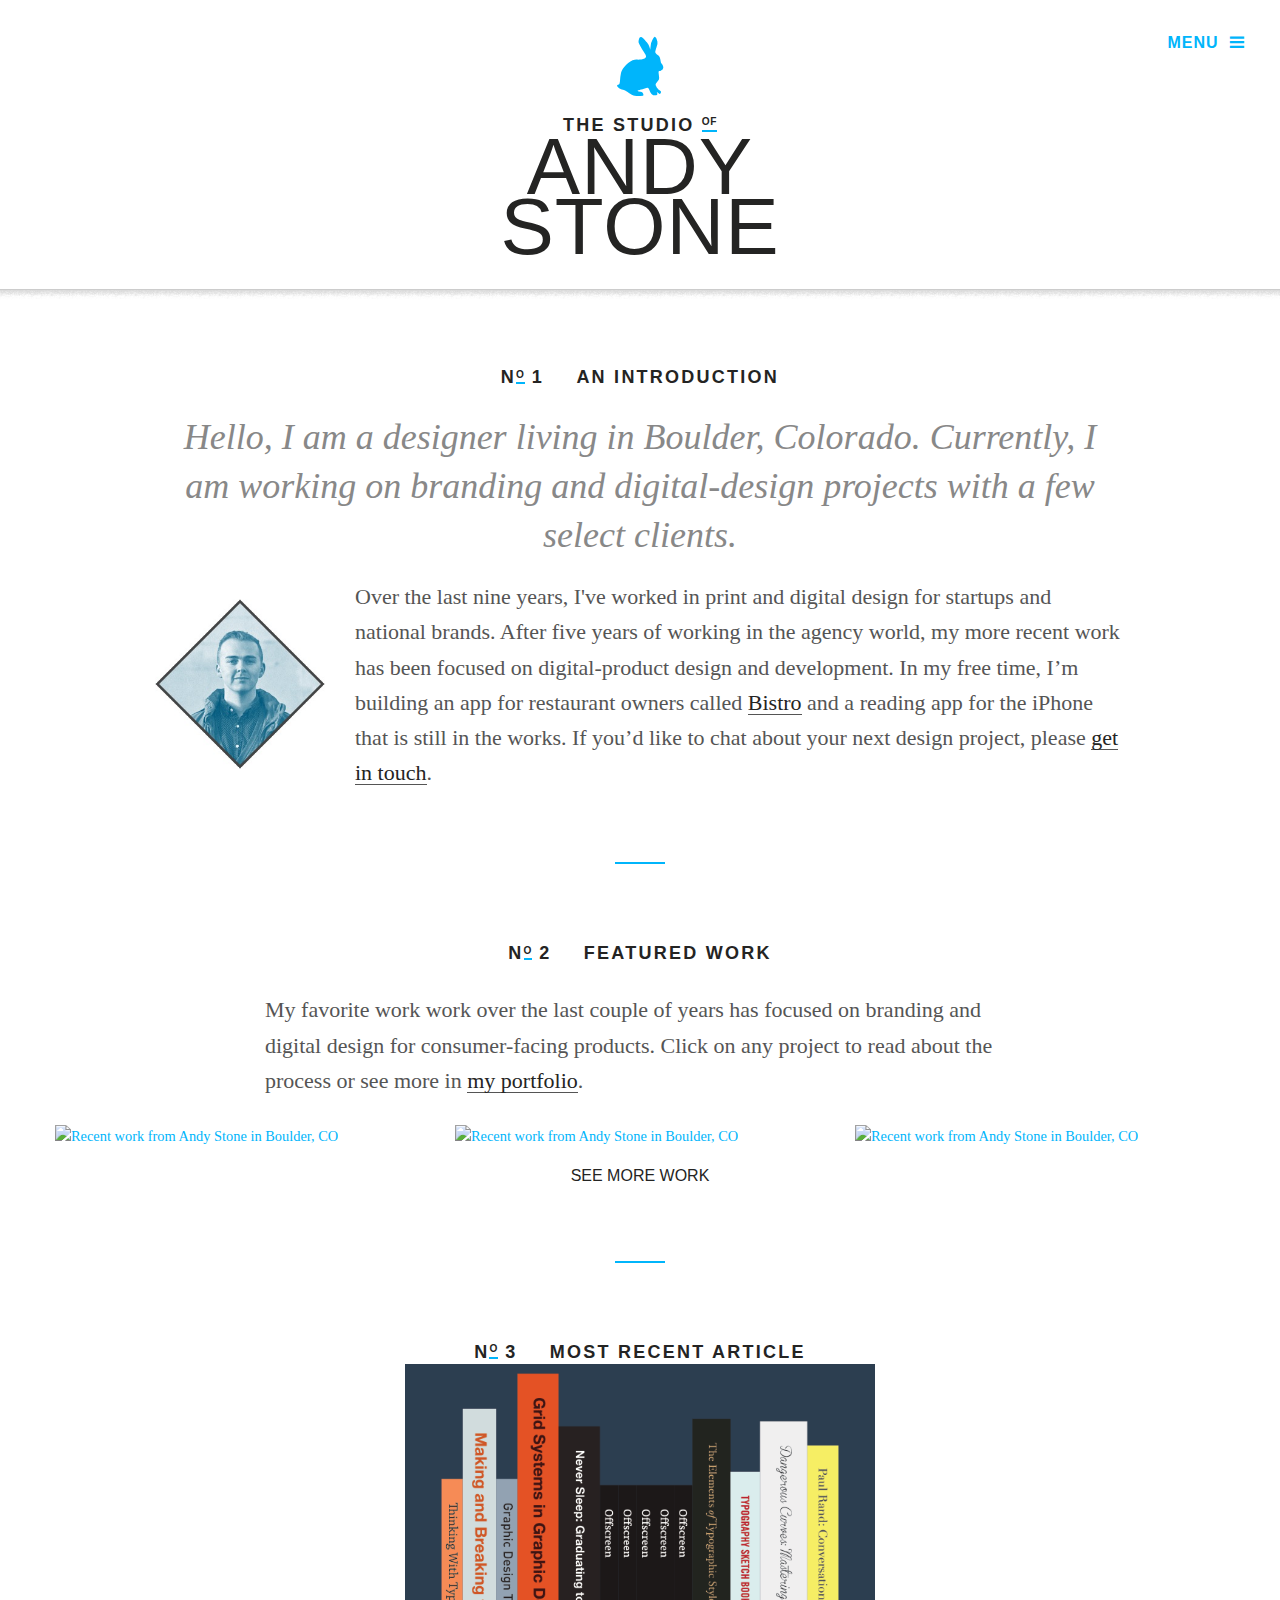
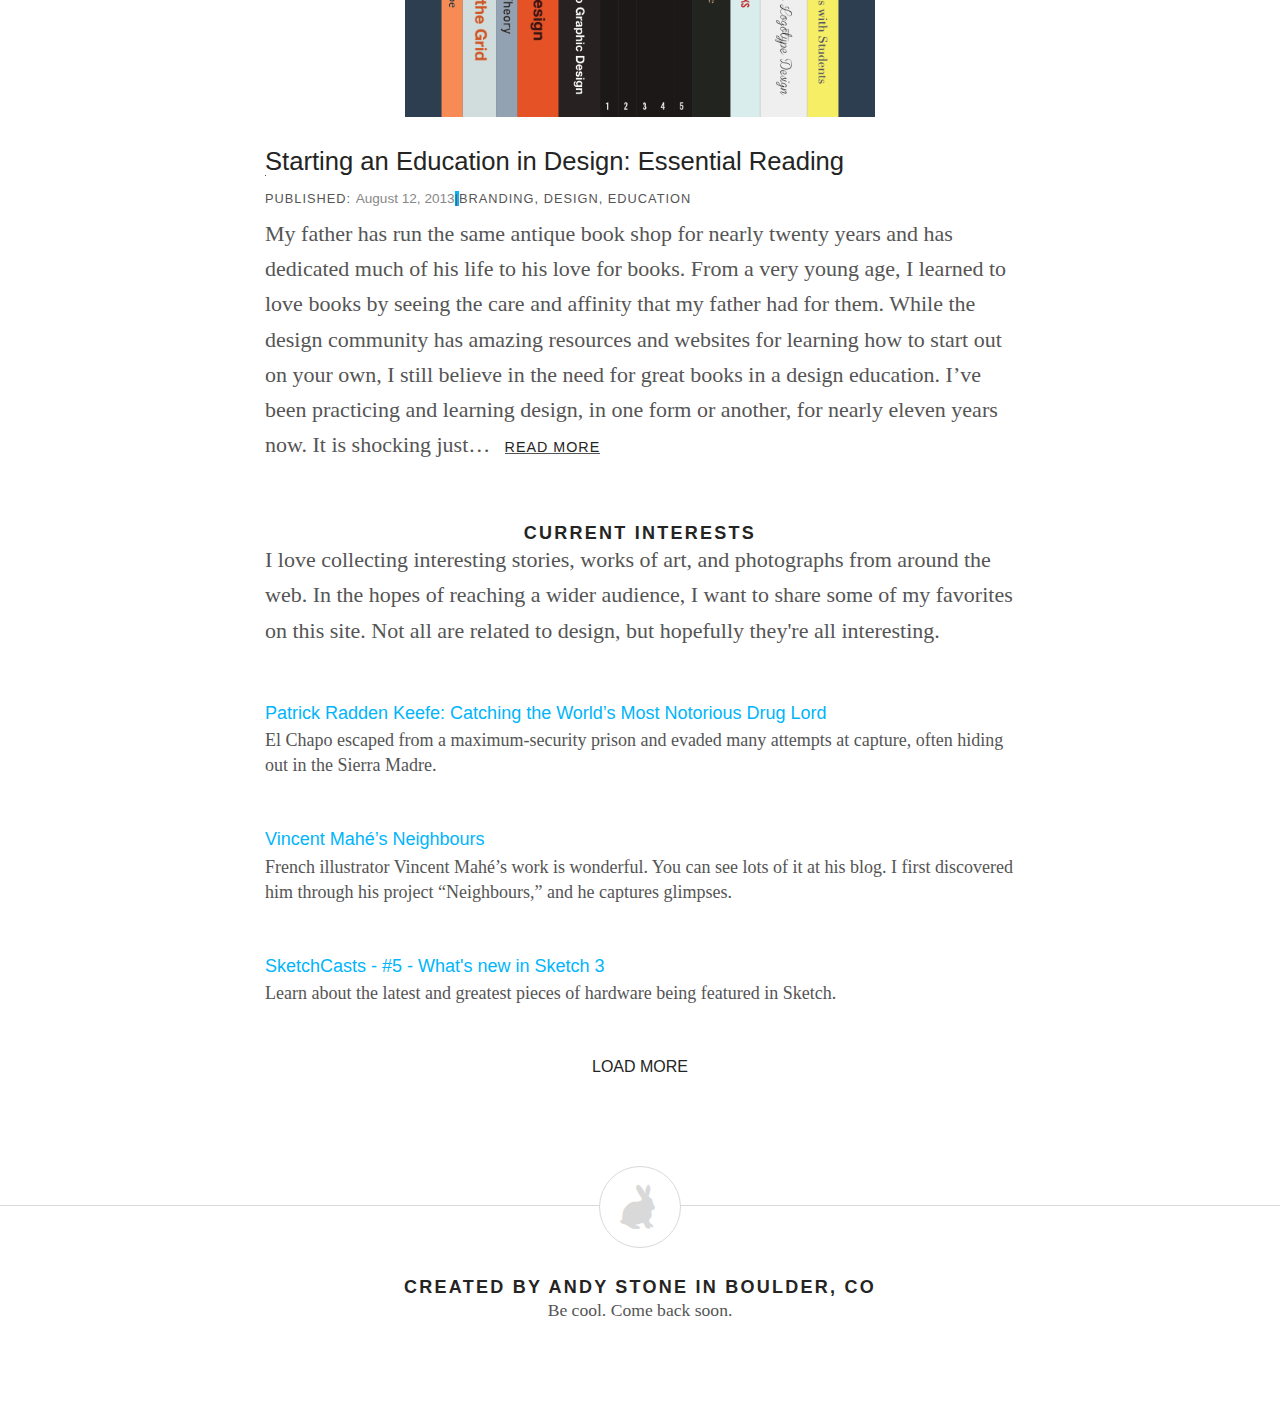
==== commit 80203ff2: "Type sizing at different viewports" ====
--- a/index.html
+++ b/index.html
@@ -44,7 +44,7 @@
 			<div class="divider"></div>
 
 			<div class="recentwork">
-				<h3 class="subtitle"><span class="number">N<span class="raise">O</span> 2 </span>Featured Design Work</h3>
+				<h3 class="subtitle"><span class="number">N<span class="raise">O</span> 2 </span>Featured Work</h3>
 				<p>My favorite work work over the last couple of years has focused on branding and digital design for consumer-facing products. Click on any project to read about the process or see more in <a href="#">my portfolio</a>.</p>
 			</div>
 			<div class="recentworksamples">
@@ -57,13 +57,13 @@
 				<div class="recentworksample">
 					<a href="#"><img src="img/sample3.png" alt="Recent work from Andy Stone in Boulder, CO"></a>
 				</div>
-				<div class="getmore"><a href="#">Load More</a></div>
+				<div class="getmore"><a href="#">See More Work</a></div>
 			</div>
 
 			<div class="divider"></div>
 
 			<div class="recentwriting">
-				<h3 class="subtitle"><span class="number">N<span class="raise">O</span> 2 </span>Featured Design Work</h3>
+				<h3 class="subtitle"><span class="number">N<span class="raise">O</span> 3 </span>Most Recent Article</h3>
 				<div class="articlesamplephoto">
 					<a href="#"><img src="img/designreading.png" alt="Recommended reading for designers"></a>
 				</div>
--- a/css/design.css
+++ b/css/design.css
@@ -1376,6 +1376,12 @@
 .number {
   margin-right: 25px;
 }
+@media screen and (max-width: 479px) {
+  .number {
+    text-align: left;
+    margin-right: 15px;
+  }
+}
 .simplelist {
   font-family: "Verlag A", "Verlag B", helvetica, sans-serif;
   color: #242423;
@@ -1809,6 +1815,11 @@
   -o-transition: all 0.25s cubic-bezier(0.2, 0.3, 0.25, 0.9);
   transition: all 0.25s cubic-bezier(0.2, 0.3, 0.25, 0.9);
 }
+@media screen and (max-width: 479px) {
+  #menu-toggle {
+    font-size: 1.142857143em;
+  }
+}
 .mobile-nav {
   font-family: "andy";
   margin-left: 6px;
@@ -1820,14 +1831,24 @@
 #nav-close {
   position: absolute;
   right: 0;
-  top: 14px;
+  top: 15px;
   color: #ffffff;
   font-size: 0.6875em;
   font-family: "andy";
   padding: 20px 20px 10px 60px;
 }
+@media screen and (max-width: 479px) {
+  #nav-close {
+    font-size: 1.142857143em;
+  }
+}
 .introduction {
   margin-top: 65px;
+}
+@media screen and (max-width: 479px) {
+  .introduction .subtitle {
+    text-align: left;
+  }
 }
 .callout {
   margin-left: -15px;
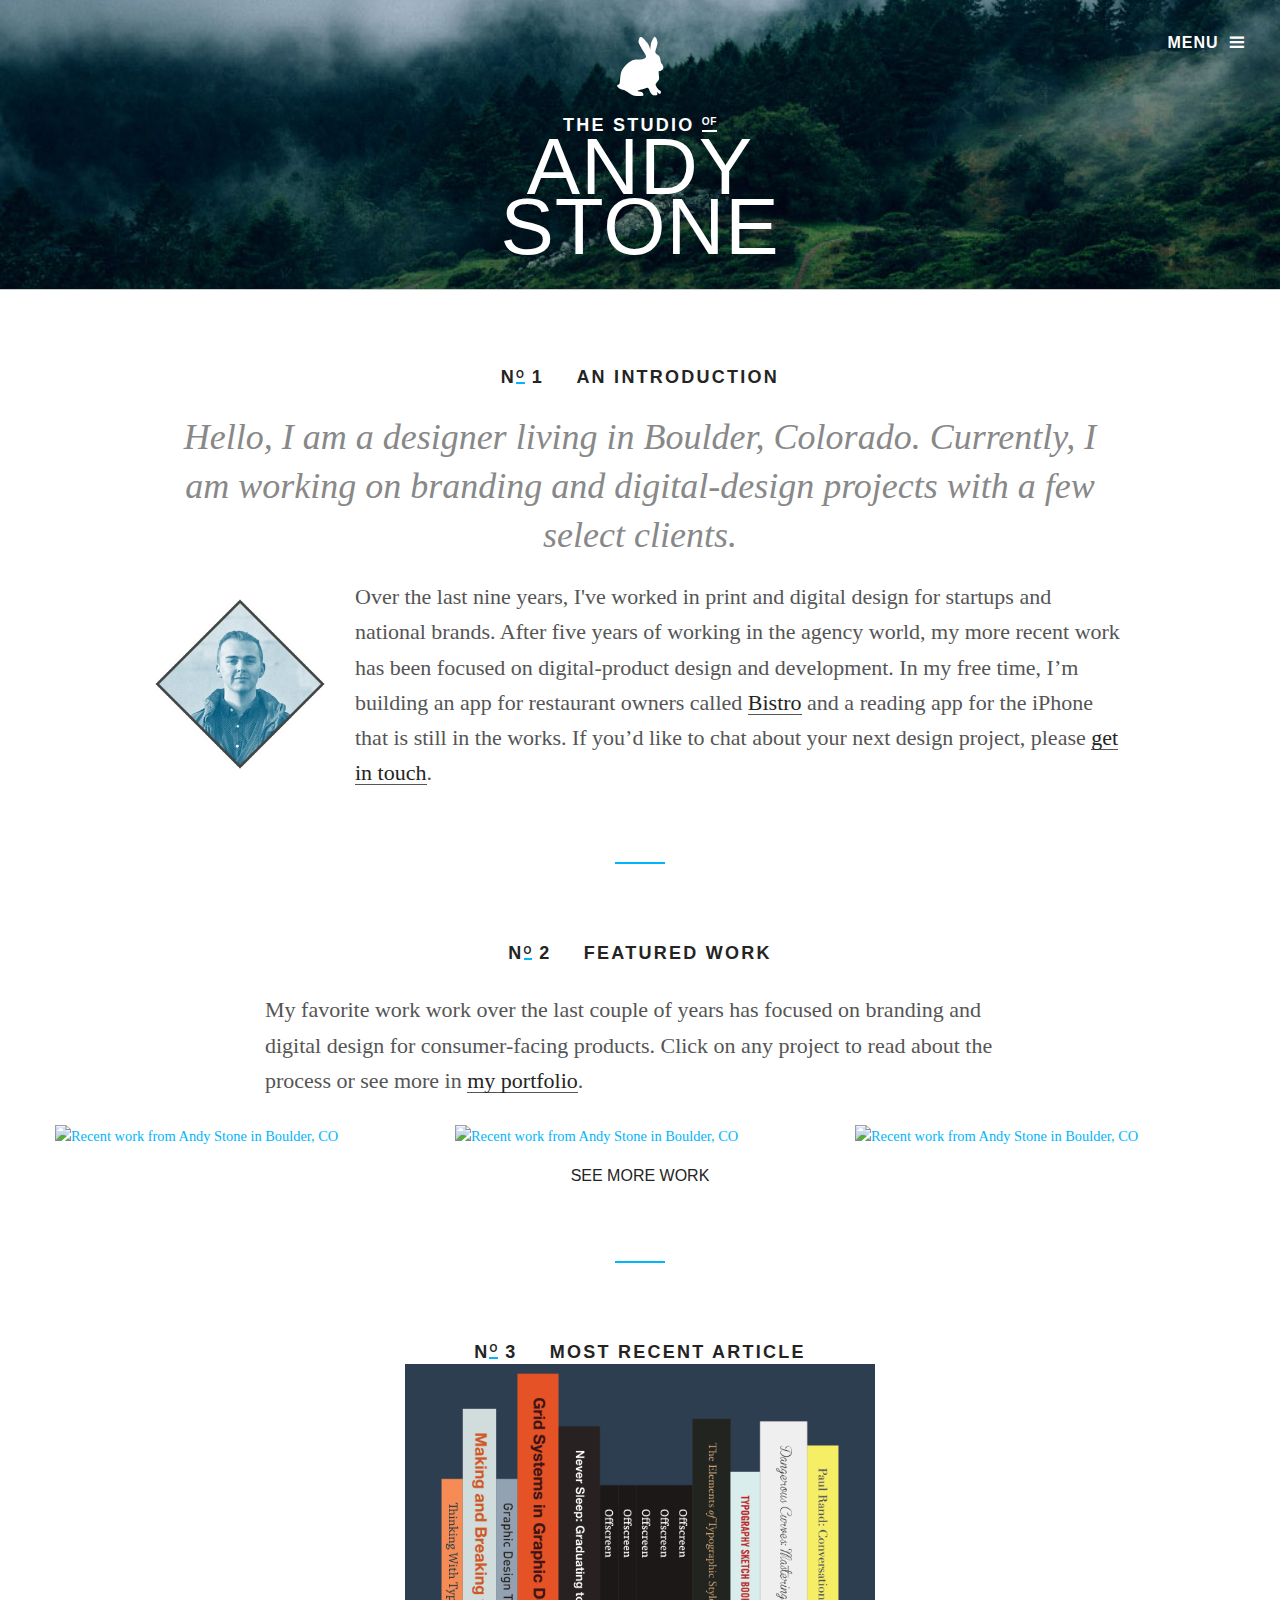
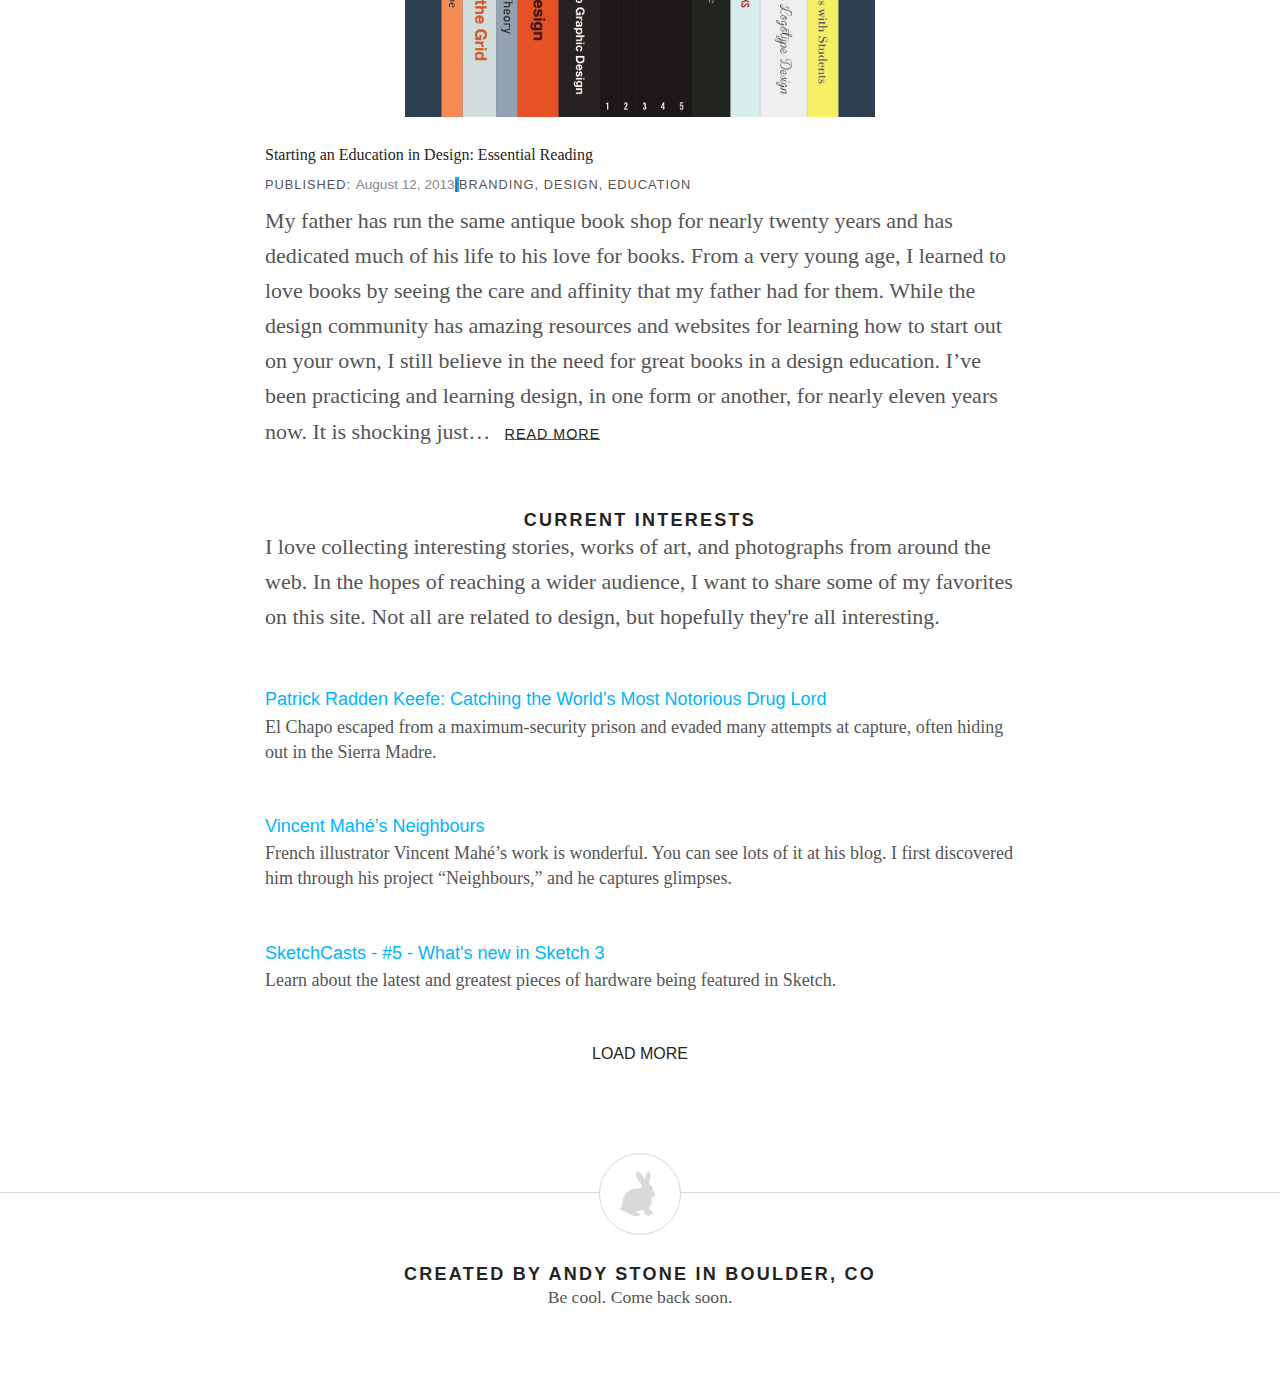
==== commit 7439d9df: "Animations for sidemenu" ====
--- a/index.html
+++ b/index.html
@@ -15,7 +15,7 @@
 <body>
 	<div id="container">
 	  <div class="content">
-		<div class="hero ">
+		<div class="hero heroimage">
 		    <div class="topbar">
 			    <a href="javascript:;" id="menu-toggle">Menu <span class="mobile-nav">%</span></a>
 			</div>
@@ -27,7 +27,7 @@
 				    </a>
 			    </div>
 		</div>
-		<div class="bottomborder"></div>
+		<div class="bottomborder noimage"></div>
 
 	    <!--Page Content-->
 
--- a/css/design.css
+++ b/css/design.css
@@ -1487,11 +1487,10 @@
   font-weight: 100;
 }
 h2 {
-  font-family: "Verlag A", "Verlag B", helvetica, sans-serif;
-  font-size: 1.6em;
+  font-family: "Hoefler Titling A", "Hoefler Titling B", georgia, serif;
+  font-size: 2.25;
   line-height: 1.4;
-  font-weight: 200;
-  margin-bottom: .3em;
+  font-weight: 300;
 }
 h3 {
   font-family: "Verlag A", "Verlag B", helvetica, sans-serif;
@@ -1581,6 +1580,10 @@
   box-sizing: border-box;
   padding-left: 15px;
   padding-right: 15px;
+  -webkit-transition: all 0.25s cubic-bezier(0.2, 0.3, 0.25, 0.9);
+  -moz-transition: all 0.25s cubic-bezier(0.2, 0.3, 0.25, 0.9);
+  -o-transition: all 0.25s cubic-bezier(0.2, 0.3, 0.25, 0.9);
+  transition: all 0.25s cubic-bezier(0.2, 0.3, 0.25, 0.9);
 }
 @media (min-width: 992px) {
   .logo {
@@ -1636,6 +1639,9 @@
   .heroimage #menutoggle:focus {
     opacity: .75;
   }
+}
+.noimage {
+  background-image: none;
 }
 .footer {
   border-top: 1px solid #d9d9d9;
@@ -1730,6 +1736,10 @@
   -o-transform: translate3d(0px, 0, 0);
   -ms-transform: translate3d(0px, 0, 0);
   transform: translate3d(0px, 0, 0);
+}
+#container.pushed nav h3,
+#container.pushed nav ul {
+  opacity: 1;
 }
 nav {
   -webkit-transform: translate3d(250px, 0, 0);
@@ -1745,9 +1755,9 @@
   position: fixed;
   right: 0px;
   top: 0px;
-  background: #ffffff;
+  background: #054057;
   width: 250px;
-  color: #ffffff;
+  color: #cccccc;
   height: 100%;
   -ms-box-sizing: border-box;
   -moz-box-sizing: border-box;
@@ -1755,23 +1765,33 @@
   box-sizing: border-box;
   padding: 0;
   font-size: 1em;
-  background: url(../img/nav-bg.jpg) no-repeat top center;
-  background-size: cover;
   overflow: hidden;
+  z-index: 0;
+  letter-spacing: 0.0625em;
 }
 nav h3 {
   margin-top: 31px;
-  padding-bottom: 10px;
+  padding-bottom: 15px;
   padding-left: 30px;
   padding-right: 20px;
   font-weight: 400;
+  border-bottom: 1px solid #555555;
+  -webkit-transition: all 0.25s cubic-bezier(0.2, 0.3, 0.25, 0.9);
+  -moz-transition: all 0.25s cubic-bezier(0.2, 0.3, 0.25, 0.9);
+  -o-transition: all 0.25s cubic-bezier(0.2, 0.3, 0.25, 0.9);
+  transition: all 0.25s cubic-bezier(0.2, 0.3, 0.25, 0.9);
+  opacity: 0;
 }
 nav ul {
   float: left;
   margin-top: 5px;
   margin-bottom: 35px;
   width: 100%;
-  padding-left: 30px;
+  -webkit-transition: all 0.25s cubic-bezier(0.2, 0.3, 0.25, 0.9);
+  -moz-transition: all 0.25s cubic-bezier(0.2, 0.3, 0.25, 0.9);
+  -o-transition: all 0.25s cubic-bezier(0.2, 0.3, 0.25, 0.9);
+  transition: all 0.25s cubic-bezier(0.2, 0.3, 0.25, 0.9);
+  opacity: 0;
 }
 nav li {
   float: left;
@@ -1781,20 +1801,26 @@
   display: block;
 }
 nav li a {
+  padding-left: 28px;
   display: inline-block;
   color: #ffffff;
   text-decoration: none;
   width: 100%;
-  height: 30px;
-  line-height: 45px;
+  line-height: 2.25em;
   text-transform: uppercase;
+  border-left: 2px solid #054057;
   -webkit-transition: all 0.25s cubic-bezier(0.2, 0.3, 0.25, 0.9);
   -moz-transition: all 0.25s cubic-bezier(0.2, 0.3, 0.25, 0.9);
   -o-transition: all 0.25s cubic-bezier(0.2, 0.3, 0.25, 0.9);
   transition: all 0.25s cubic-bezier(0.2, 0.3, 0.25, 0.9);
 }
 nav li a.selected {
-  cursor: default;
+  border-left: 2px solid #ffffff;
+}
+nav li a:hover {
+  color: #ffffff;
+  opacity: .75;
+  border-left: 2px solid #ffffff;
 }
 nav ul:nth-of-type(2) {
   margin-bottom: 125px;
@@ -1836,11 +1862,19 @@
   font-size: 0.6875em;
   font-family: "andy";
   padding: 20px 20px 10px 60px;
+  -webkit-transition: all 0.25s cubic-bezier(0.2, 0.3, 0.25, 0.9);
+  -moz-transition: all 0.25s cubic-bezier(0.2, 0.3, 0.25, 0.9);
+  -o-transition: all 0.25s cubic-bezier(0.2, 0.3, 0.25, 0.9);
+  transition: all 0.25s cubic-bezier(0.2, 0.3, 0.25, 0.9);
 }
 @media screen and (max-width: 479px) {
   #nav-close {
     font-size: 1.142857143em;
   }
+}
+#nav-close:hover,
+#nav-close:focus {
+  opacity: .75;
 }
 .introduction {
   margin-top: 65px;
@@ -2220,11 +2254,10 @@
     top: -5px;
   }
   nav #nav-close {
-    top: -5px;
+    top: 0px;
   }
   nav h3 {
     margin-top: 16px;
-    padding-bottom: 11px;
   }
   .profilepic {
     display: none;
@@ -2248,6 +2281,7 @@
   .logomark {
     position: relative;
     float: left;
+    z-index: 100;
   }
   .logomark .rabbit {
     position: fixed;
